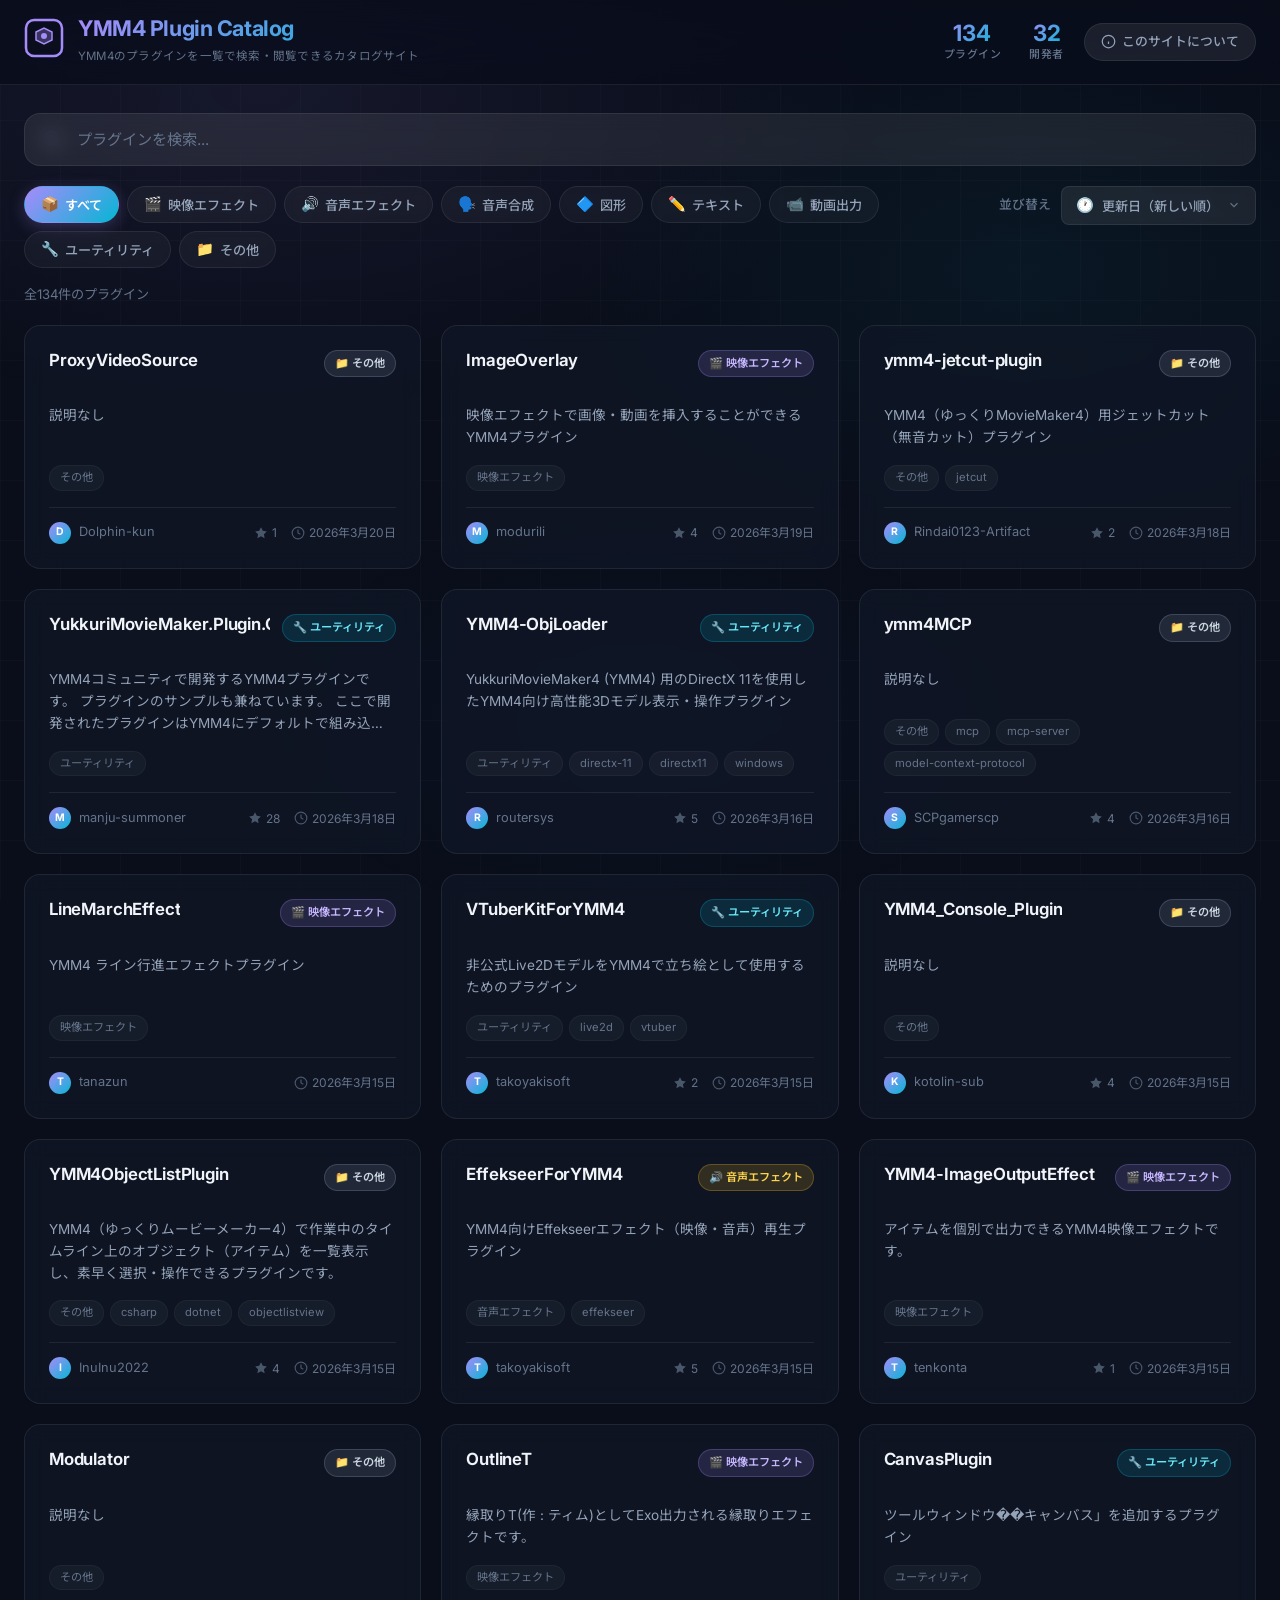
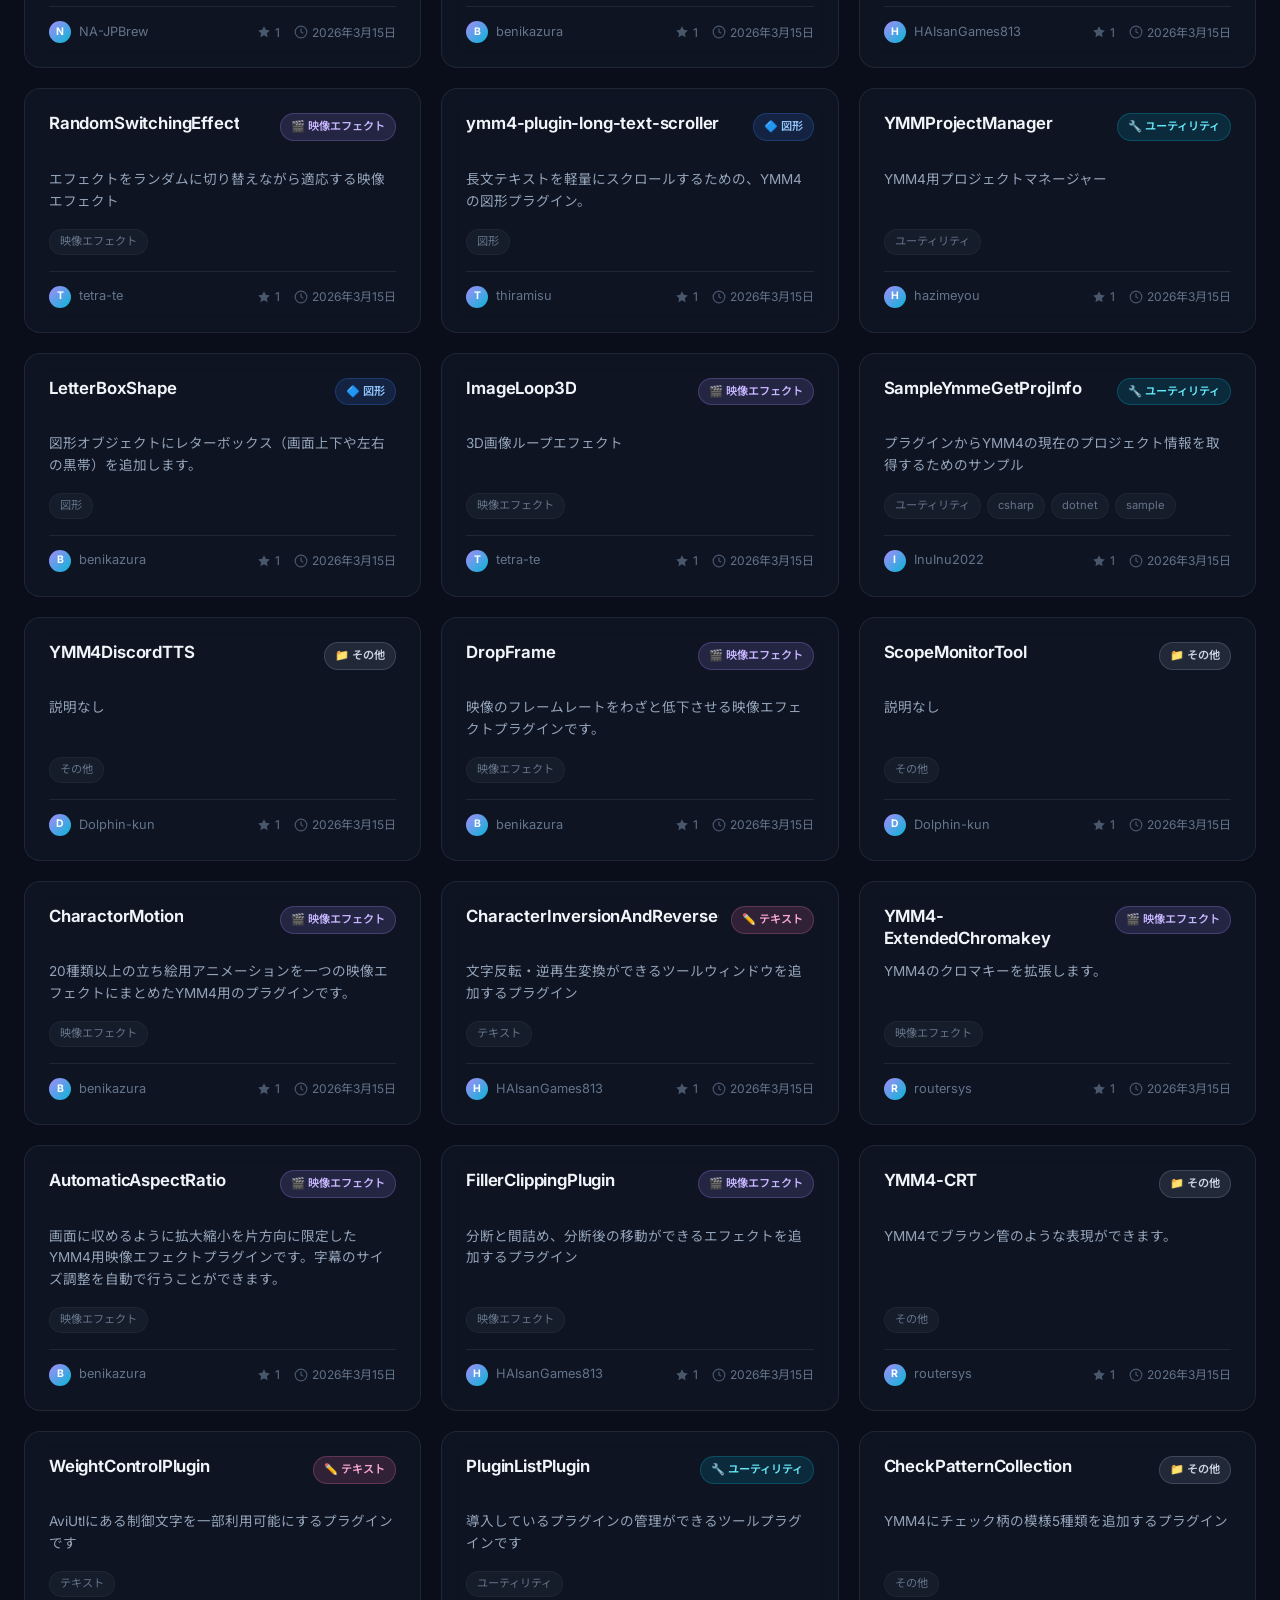
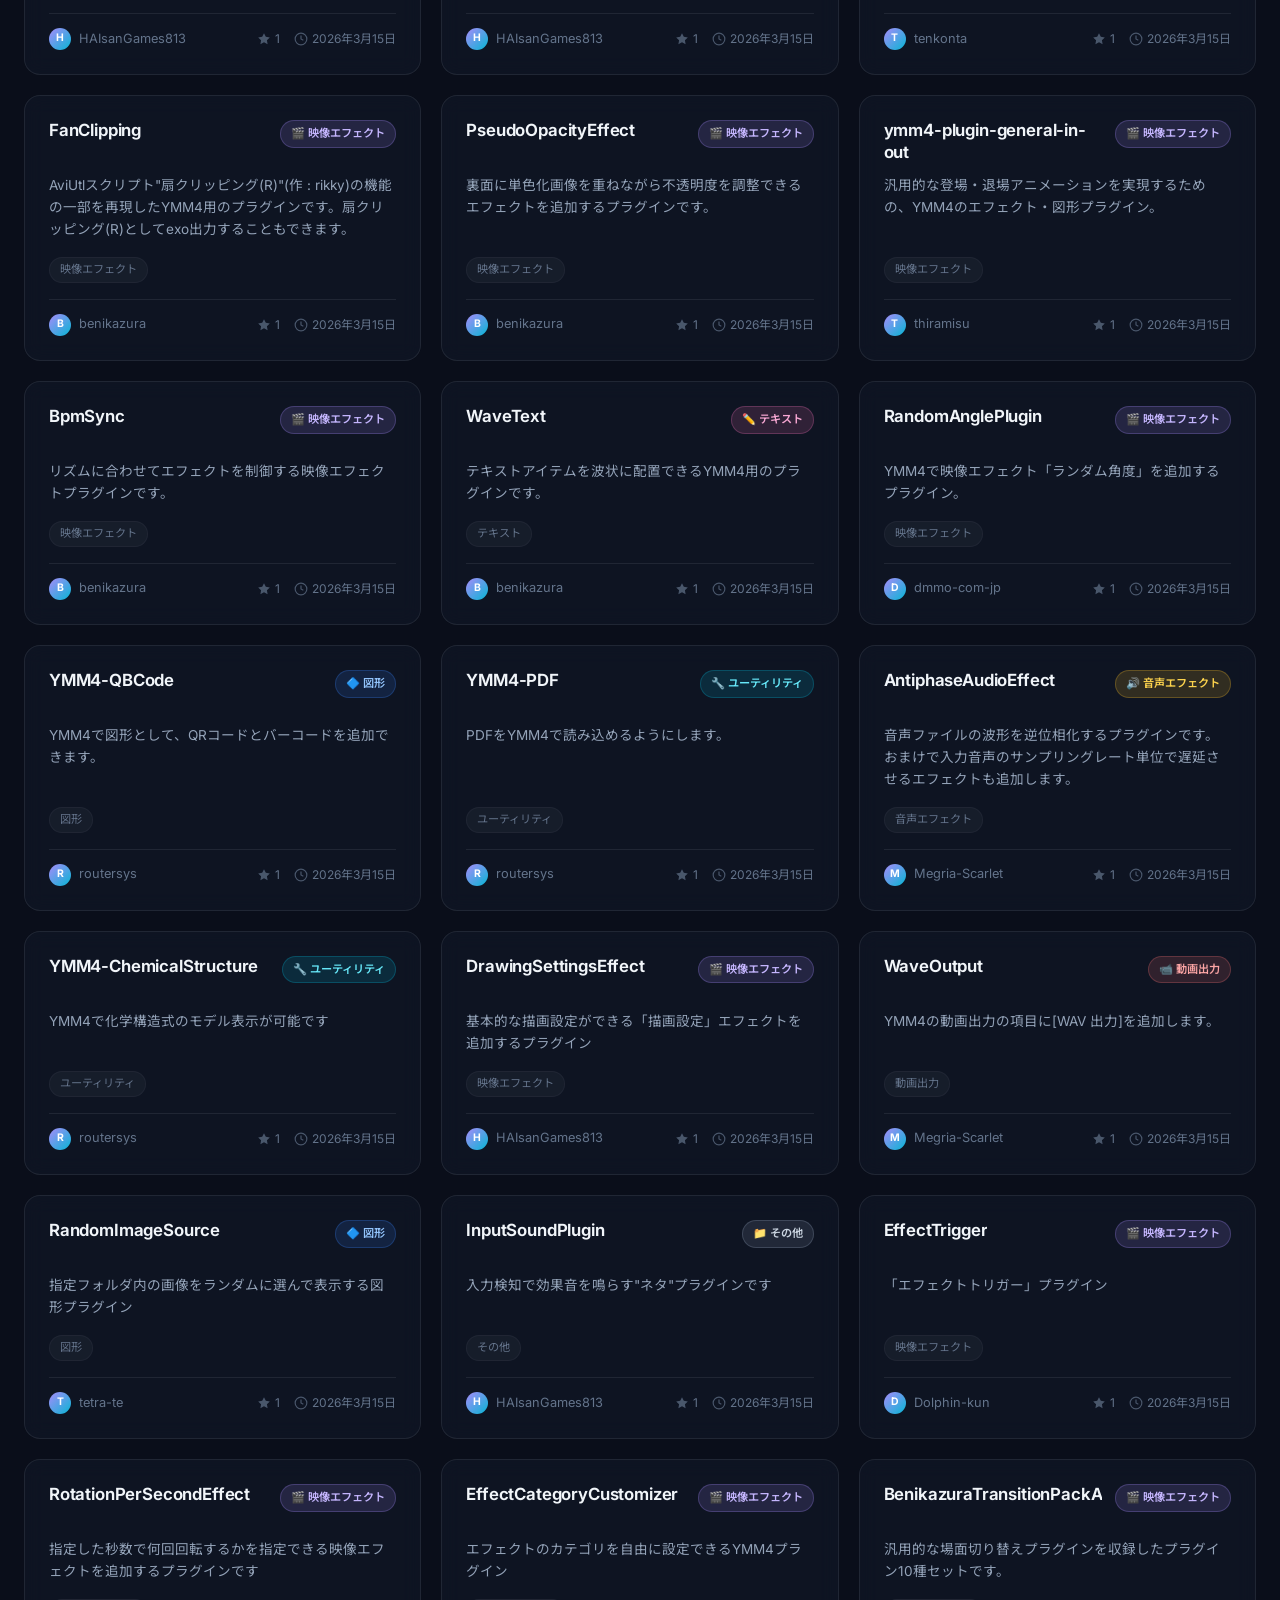
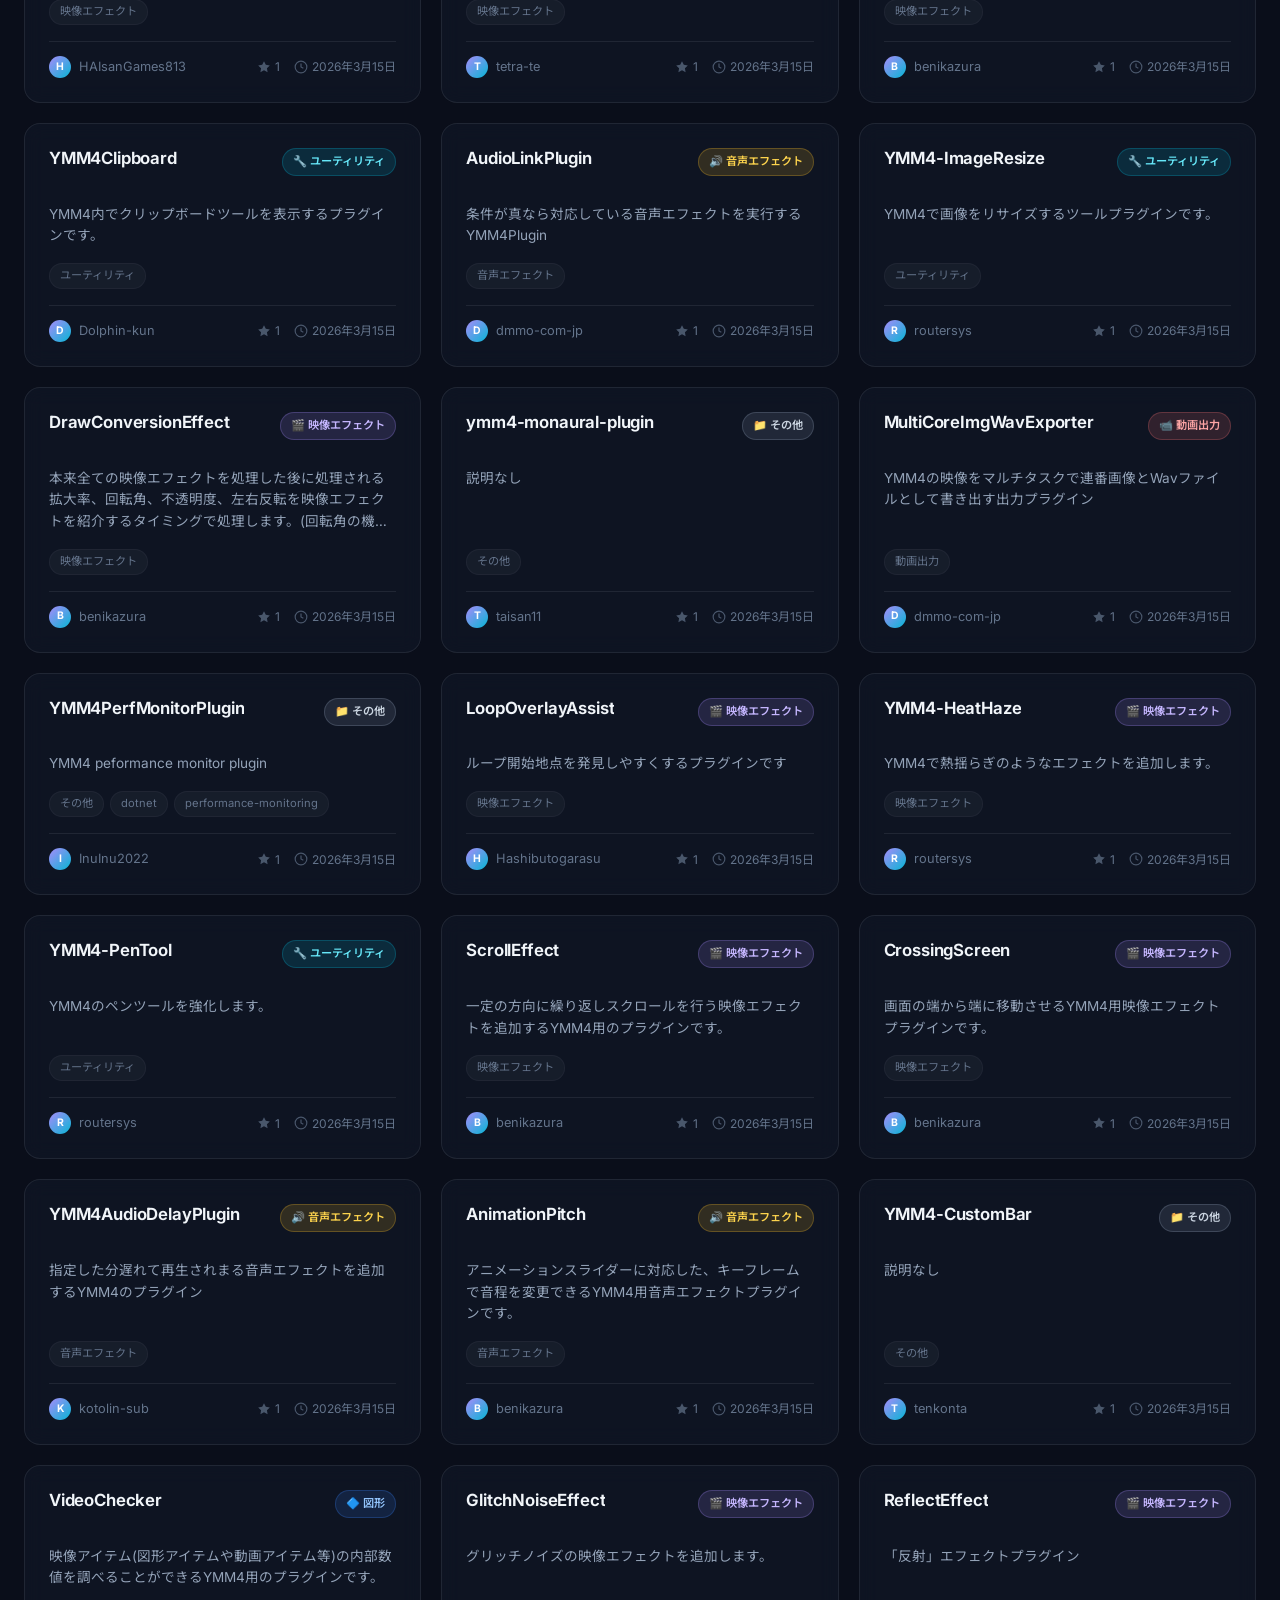
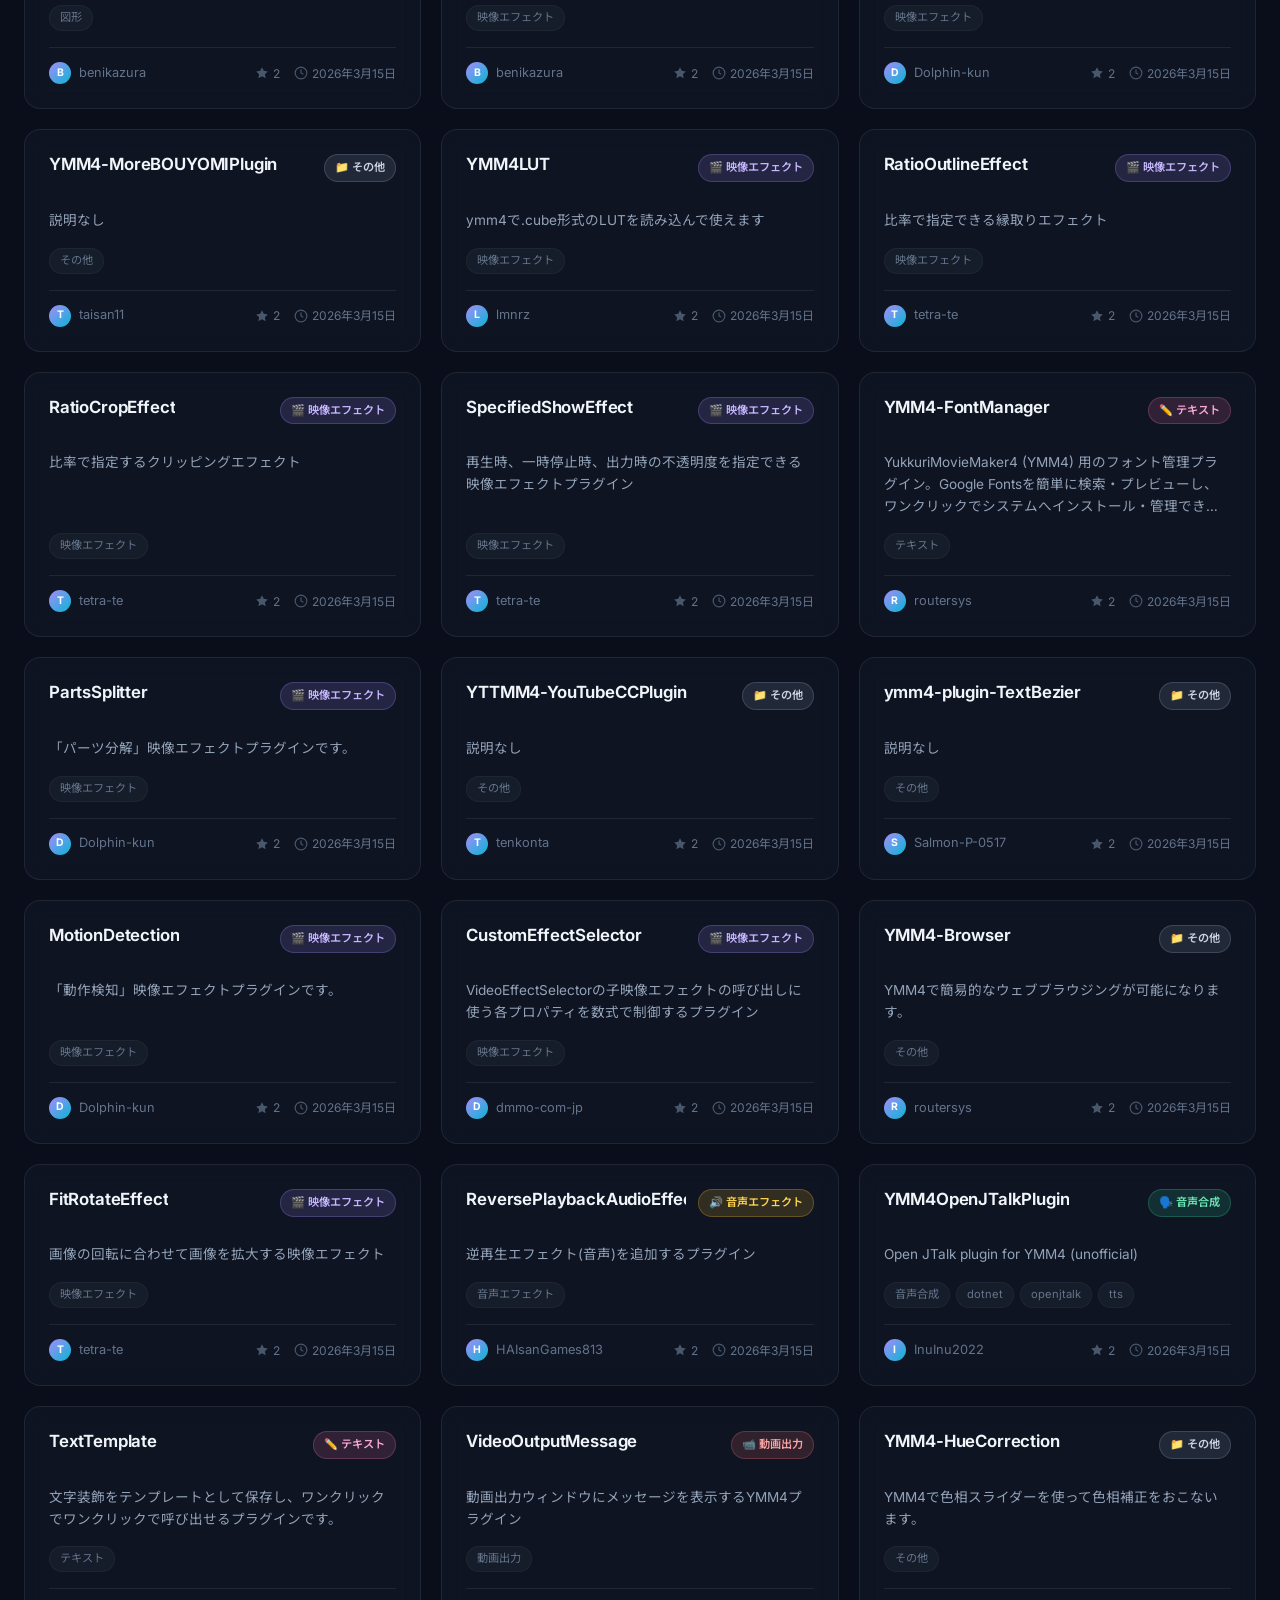
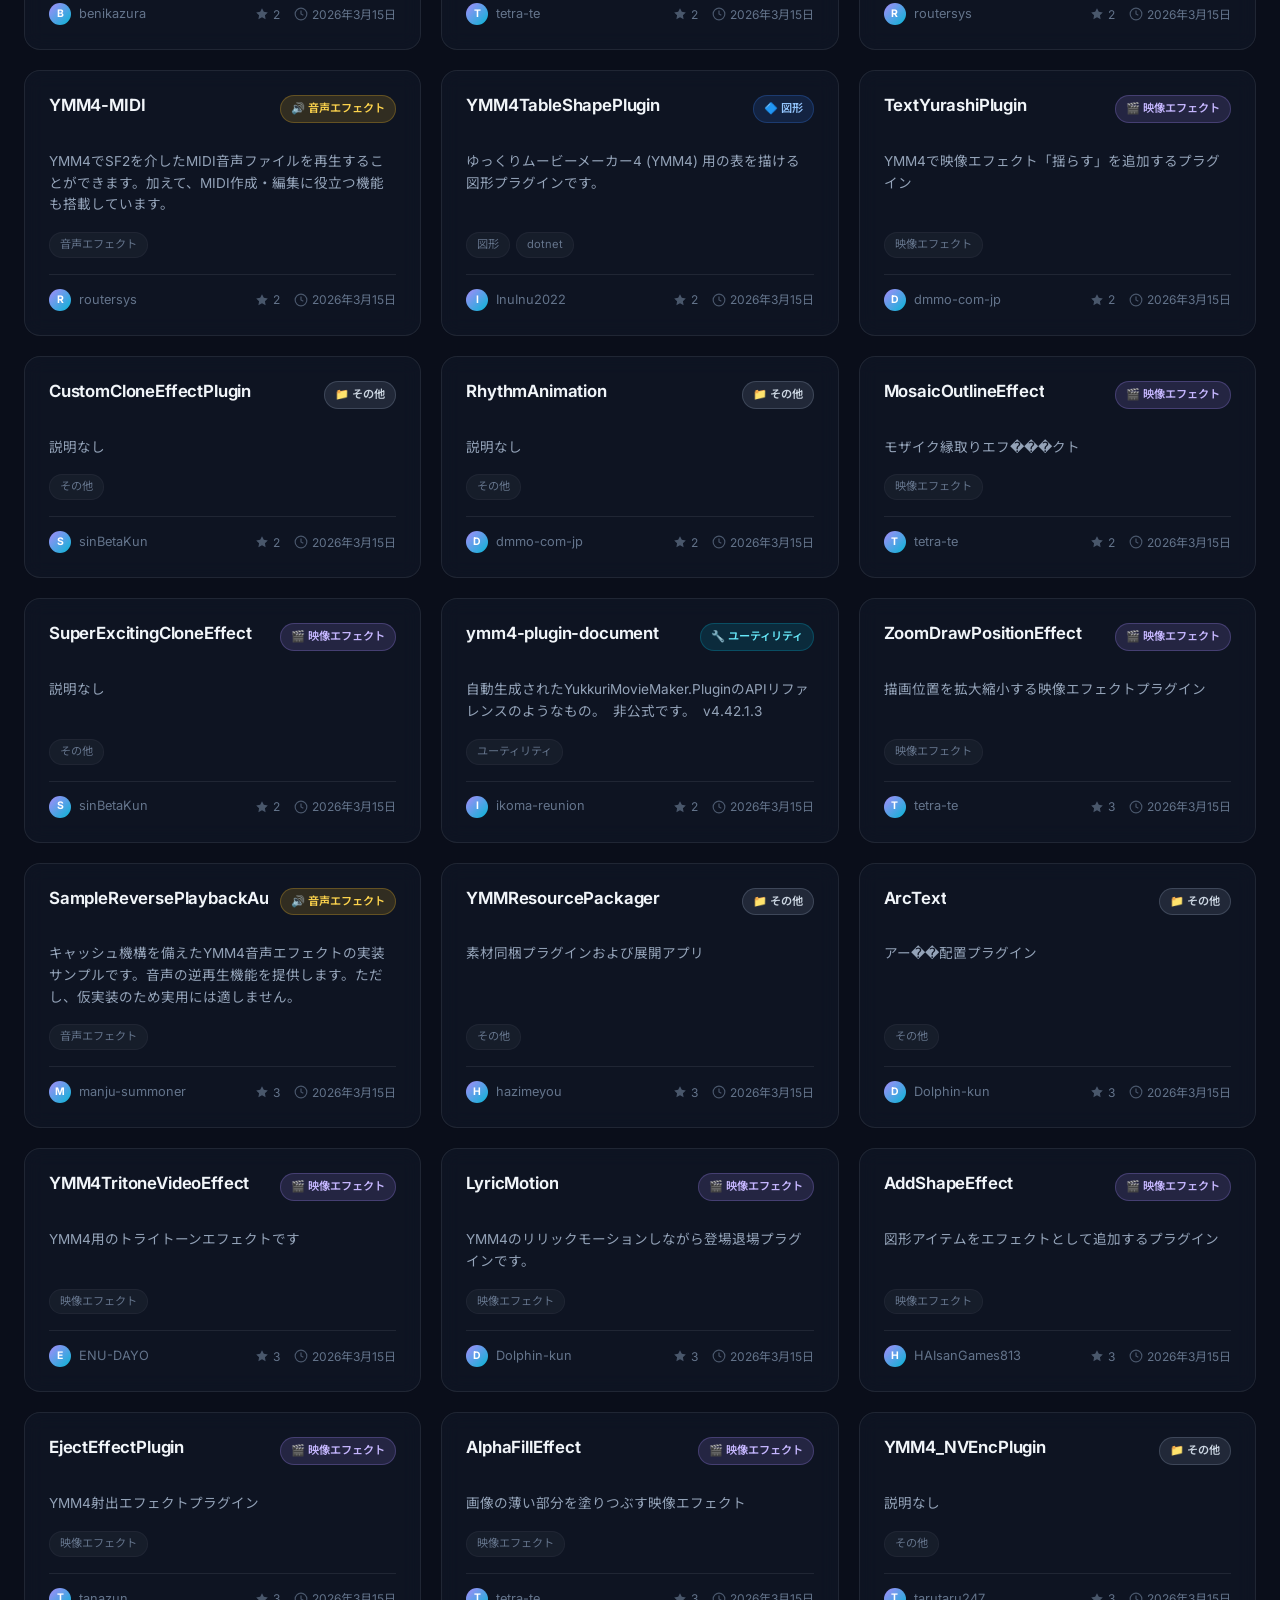
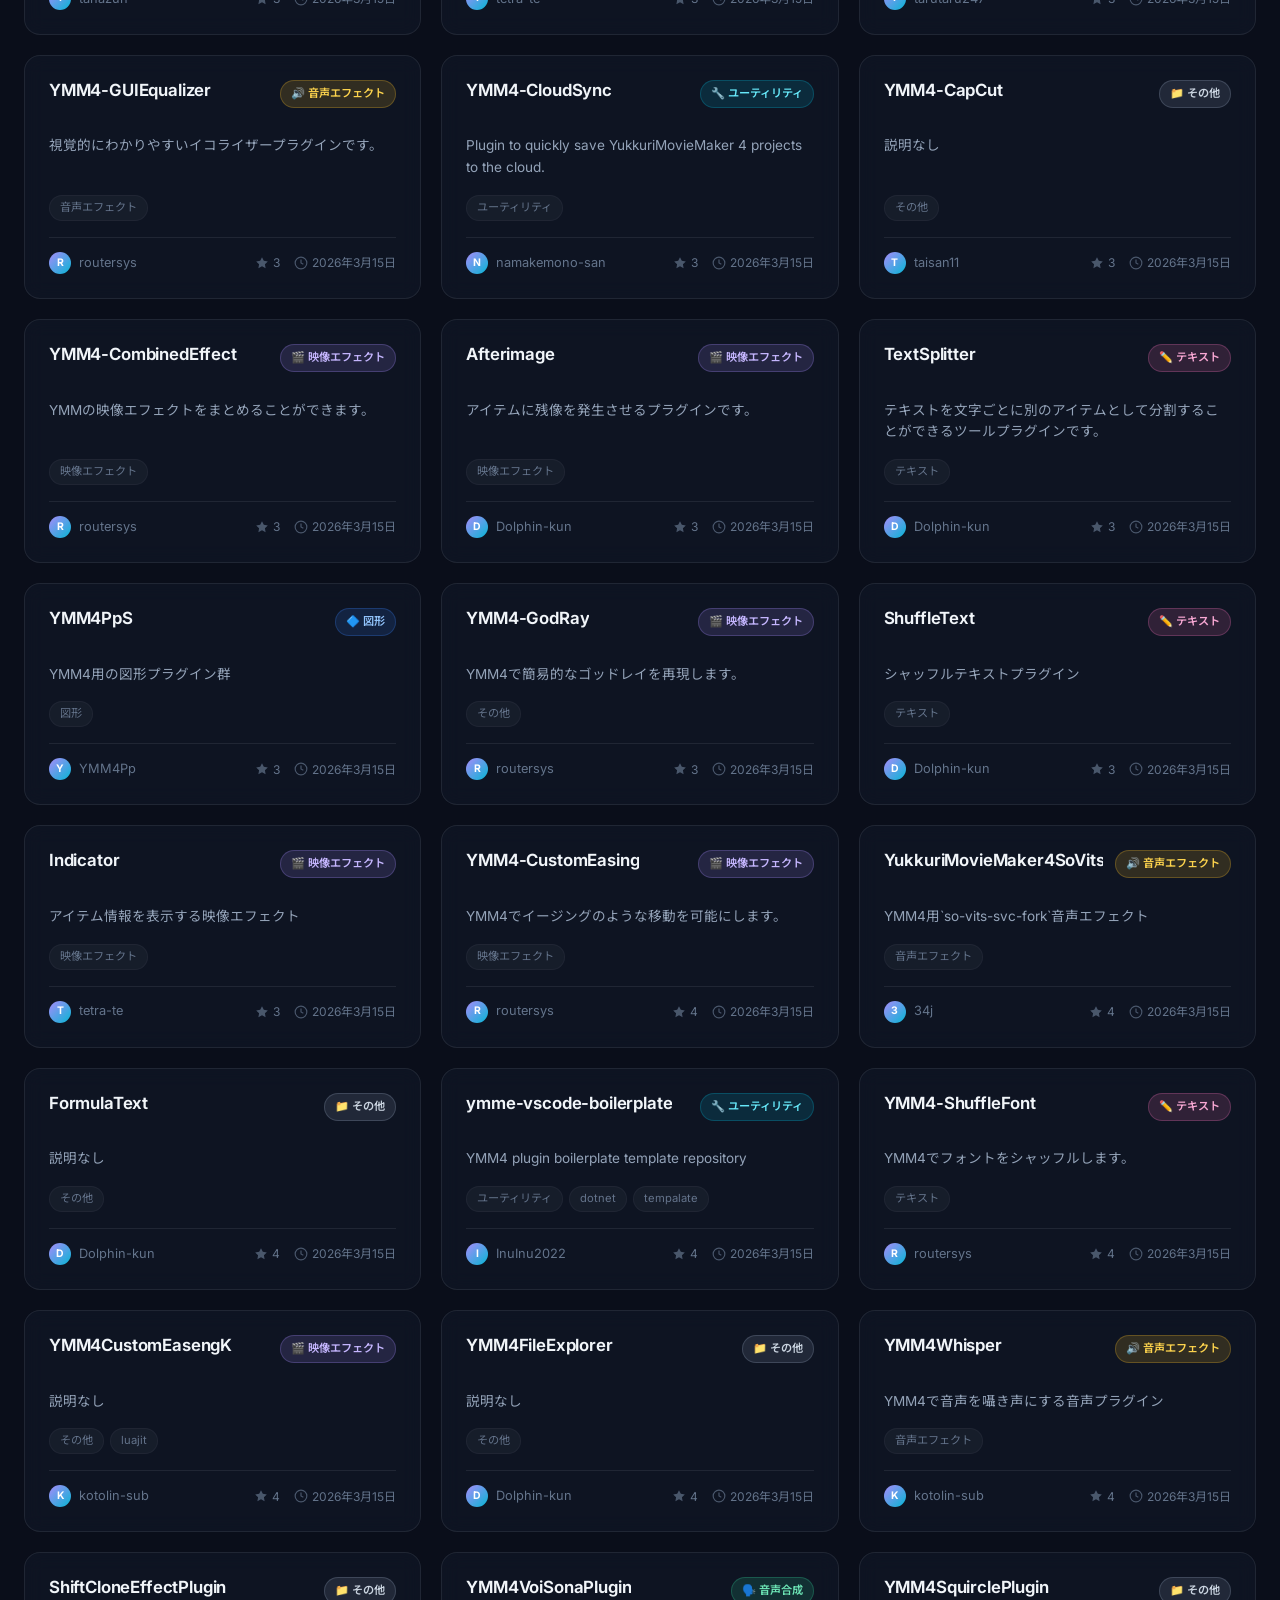
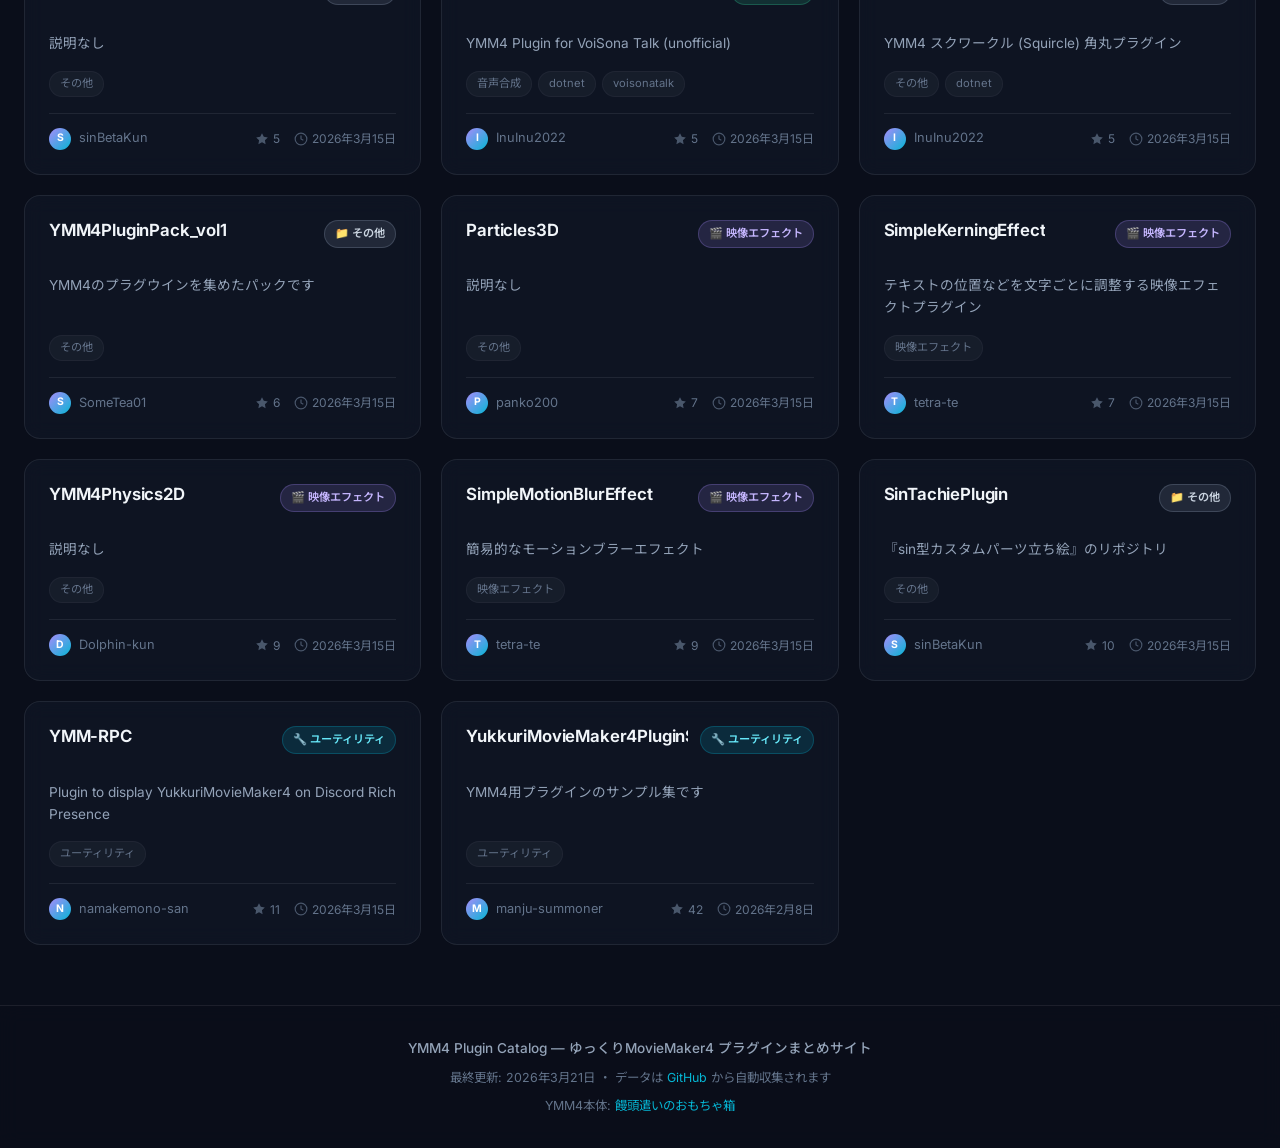
==== index.html @ 8bb3bfd2 "Add files via upload" ====
<!DOCTYPE html>
<html lang="ja">
<head>
  <meta charset="UTF-8">
  <meta name="viewport" content="width=device-width, initial-scale=1.0">
  <title>YMM4 Plugin Catalog | ゆっくりMovieMaker4 プラグイン一覧</title>
  <meta name="description" content="YMM4（ゆっくりMovieMaker4）のプラグインを一覧で検索・閲覧できるカタログサイト。映像エフェクト、音声合成、テキスト、図形、ユーティリティなど多数のプラグインを掲載。GitHubから自動収集。">
  <meta name="keywords" content="YMM4, ゆっくりMovieMaker4, プラグイン, エフェクト, 動画編集, ゆっくり實況, ゆっくり茶番, 映像エフェクト, 音声合成">
  <meta name="robots" content="index, follow">
  <meta name="author" content="modurili">
  <meta property="og:title" content="YMM4 Plugin Catalog | ゆっくりMovieMaker4 プラグイン一覧">
  <meta property="og:description" content="YMM4プラグインを一覧で検索・閲覧できるカタログサイト。映像エフェクト、音声合成、ユーティリティなど多数のプラグインを掲載。">
  <meta property="og:type" content="website">
  <meta property="og:locale" content="ja_JP">
  <meta property="og:site_name" content="YMM4 Plugin Catalog">
  <meta name="twitter:card" content="summary">
  <meta name="twitter:title" content="YMM4 Plugin Catalog">
  <meta name="twitter:description" content="YMM4プラグインを検索・閲覧できるカタログサイト。GitHubから自動収集。">
  <link rel="canonical" href="https://modurili.github.io/ymm4-plugins-catalog/">
  <!-- Favicon -->
  <link rel="icon" type="image/svg+xml" href="favicon.svg">
  <link rel="icon" type="image/png" href="favicon.png">
  <link rel="apple-touch-icon" href="favicon.png">
  <link rel="preconnect" href="https://fonts.googleapis.com">
  <link rel="preconnect" href="https://fonts.gstatic.com" crossorigin>
  <link href="https://fonts.googleapis.com/css2?family=Inter:wght@300;400;500;600;700;800&family=Noto+Sans+JP:wght@300;400;500;600;700&display=swap" rel="stylesheet">
  <link rel="stylesheet" href="style.css">
  <meta name="google-site-verification" content="UJ30S6abTE9dyknzBQzSN0gD45bHF-pYRFPIs-YpJ1I" />
  <script type="application/ld+json">
  {
    "@context": "https://schema.org",
    "@type": "WebSite",
    "name": "YMM4 Plugin Catalog",
    "description": "ゆっくりMovieMaker4（YMM4）のプラグインを検索・閲覧できるカタログサイト",
    "url": "https://modurili.github.io/ymm4-plugins-catalog/",
    "inLanguage": "ja",
    "author": { "@type": "Person", "name": "modurili" }
  }
  </script>
</head>
<body>
  <!-- Background effects -->
  <div class="bg-gradient"></div>
  <div class="bg-grid"></div>

  <!-- Header -->
  <header class="header" id="header">
    <div class="header-inner">
      <div class="logo">
        <div class="logo-icon">
          <svg viewBox="0 0 40 40" fill="none" xmlns="http://www.w3.org/2000/svg">
            <rect x="2" y="2" width="36" height="36" rx="8" stroke="url(#logo-grad)" stroke-width="2.5"/>
            <path d="M12 14L20 10L28 14V22L20 26L12 22V14Z" fill="url(#logo-grad)" opacity="0.3"/>
            <path d="M12 14L20 10L28 14V22L20 26L12 22V14Z" stroke="url(#logo-grad)" stroke-width="1.5"/>
            <circle cx="20" cy="18" r="3" fill="url(#logo-grad)"/>
            <defs>
              <linearGradient id="logo-grad" x1="0" y1="0" x2="40" y2="40">
                <stop offset="0%" stop-color="#a78bfa"/>
                <stop offset="100%" stop-color="#06b6d4"/>
              </linearGradient>
            </defs>
          </svg>
        </div>
        <div class="logo-text">
          <h1>YMM4 Plugin Catalog</h1>
          <span class="logo-subtitle">YMM4のプラグインを一覧で検索・閲覧できるカタログサイト</span>
        </div>
      </div>
      <div class="header-right">
        <div class="header-stats" id="header-stats">
          <div class="stat-item">
            <span class="stat-number" id="total-count">0</span>
            <span class="stat-label">プラグイン</span>
          </div>
          <div class="stat-item">
            <span class="stat-number" id="author-count">0</span>
            <span class="stat-label">開発者</span>
          </div>
        </div>
        <a href="about.html" class="header-about-btn" id="header-about-btn">
          <svg viewBox="0 0 24 24" fill="none" stroke="currentColor" stroke-width="2"><circle cx="12" cy="12" r="10"/><path d="M12 16v-4"/><path d="M12 8h.01"/></svg>
          このサイトについて
        </a>
      </div>
    </div>
  </header>

  <!-- Search & Filters -->
  <section class="controls" id="controls">
    <div class="controls-inner">
      <div class="search-box">
        <svg class="search-icon" viewBox="0 0 24 24" fill="none" stroke="currentColor" stroke-width="2">
          <circle cx="11" cy="11" r="8"/>
          <path d="m21 21-4.35-4.35"/>
        </svg>
        <input type="text" id="search-input" placeholder="プラグインを検索..." autocomplete="off">
        <button class="search-clear" id="search-clear" title="クリア" style="display:none;">
          <svg viewBox="0 0 24 24" fill="none" stroke="currentColor" stroke-width="2">
            <path d="M18 6 6 18M6 6l12 12"/>
          </svg>
        </button>
      </div>

      <div class="filter-row">
        <div class="category-filters" id="category-filters">
          <button class="filter-chip active" data-category="all">
            <span class="chip-icon">📦</span>すべて
          </button>
          <button class="filter-chip" data-category="video-effect">
            <span class="chip-icon">🎬</span>映像エフェクト
          </button>
          <button class="filter-chip" data-category="audio-effect">
            <span class="chip-icon">🔊</span>音声エフェクト
          </button>
          <button class="filter-chip" data-category="voice-synthesis">
            <span class="chip-icon">🗣️</span>音声合成
          </button>
          <button class="filter-chip" data-category="shape">
            <span class="chip-icon">🔷</span>図形
          </button>
          <button class="filter-chip" data-category="text">
            <span class="chip-icon">✏️</span>テキスト
          </button>
          <button class="filter-chip" data-category="video-output">
            <span class="chip-icon">📹</span>動画出力
          </button>
          <button class="filter-chip" data-category="utility">
            <span class="chip-icon">🔧</span>ユーティリティ
          </button>
          <button class="filter-chip" data-category="other">
            <span class="chip-icon">📁</span>その他
          </button>
        </div>

        <div class="sort-controls">
          <span class="sort-label">並び替え</span>
          <div class="sort-dropdown" id="sort-dropdown">
            <!-- Custom dropdown rendered by JavaScript -->
          </div>
        </div>
      </div>
    </div>
  </section>

  <!-- Results info -->
  <section class="results-info" id="results-info">
    <span id="results-count"></span>
  </section>

  <!-- Plugin Grid -->
  <main class="plugin-grid" id="plugin-grid">
    <!-- Cards are rendered by JavaScript -->
  </main>

  <!-- Empty state -->
  <div class="empty-state" id="empty-state" style="display:none;">
    <svg viewBox="0 0 120 120" fill="none" xmlns="http://www.w3.org/2000/svg">
      <circle cx="60" cy="60" r="50" stroke="currentColor" stroke-width="2" opacity="0.2"/>
      <circle cx="60" cy="52" r="20" stroke="currentColor" stroke-width="2" opacity="0.3"/>
      <path d="M44 52 L60 72 L76 52" stroke="currentColor" stroke-width="2" opacity="0.3"/>
      <path d="M38 85 Q60 95 82 85" stroke="currentColor" stroke-width="2" opacity="0.3"/>
    </svg>
    <p>条件に一致するプラグインが見つかりませんでした</p>
    <button class="btn-reset" id="btn-reset">フィルタをリセット</button>
  </div>

  <!-- Loading state -->
  <div class="loading-state" id="loading-state">
    <div class="loading-spinner"></div>
    <p>プラグインデータを読み込み中...</p>
  </div>

  <!-- Plugin Detail Modal -->
  <div class="modal-overlay" id="modal-overlay">
    <div class="modal" id="modal">
      <button class="modal-close" id="modal-close" title="閉じる">
        <svg viewBox="0 0 24 24" fill="none" stroke="currentColor" stroke-width="2">
          <path d="M18 6 6 18M6 6l12 12"/>
        </svg>
      </button>
      <div class="modal-content" id="modal-content">
        <!-- Modal content rendered by JavaScript -->
      </div>
    </div>
  </div>

  <!-- Footer -->
  <footer class="footer">
    <div class="footer-inner">
      <p>YMM4 Plugin Catalog &mdash; ゆっくりMovieMaker4 プラグインまとめサイト</p>
      <p class="footer-sub">
        最終更新: <span id="last-updated">-</span> ・
        データは <a href="https://github.com/topics/ymm4-plugin" target="_blank" rel="noopener">GitHub</a> から自動収集されます
      </p>
      <p class="footer-sub">
        YMM4本体: <a href="https://manjubox.net/ymm4/" target="_blank" rel="noopener">饅頭遣いのおもちゃ箱</a>
      </p>
    </div>
  </footer>

  <script src="app.js"></script>
</body>
</html>
---- style.css ----
/* ===== CSS Custom Properties ===== */
:root {
  --bg-primary: #0a0e1a;
  --bg-secondary: #111827;
  --bg-card: rgba(17, 24, 39, 0.7);
  --bg-card-hover: rgba(30, 41, 59, 0.8);
  --bg-glass: rgba(255, 255, 255, 0.04);
  --bg-glass-strong: rgba(255, 255, 255, 0.08);
  --border-glass: rgba(255, 255, 255, 0.08);
  --border-glass-hover: rgba(255, 255, 255, 0.15);
  --text-primary: #f1f5f9;
  --text-secondary: #94a3b8;
  --text-muted: #64748b;
  --accent-purple: #a78bfa;
  --accent-cyan: #06b6d4;
  --accent-blue: #3b82f6;
  --accent-gradient: linear-gradient(135deg, #a78bfa 0%, #06b6d4 100%);
  --accent-gradient-hover: linear-gradient(135deg, #c4b5fd 0%, #22d3ee 100%);
  --shadow-sm: 0 2px 8px rgba(0, 0, 0, 0.3);
  --shadow-md: 0 8px 32px rgba(0, 0, 0, 0.4);
  --shadow-lg: 0 16px 48px rgba(0, 0, 0, 0.5);
  --shadow-glow: 0 0 30px rgba(167, 139, 250, 0.15);
  --radius-sm: 8px;
  --radius-md: 12px;
  --radius-lg: 16px;
  --radius-xl: 24px;
  --font-sans: 'Inter', 'Noto Sans JP', -apple-system, BlinkMacSystemFont, sans-serif;
  --transition-fast: 0.15s ease;
  --transition-normal: 0.25s ease;
  --transition-slow: 0.4s cubic-bezier(0.4, 0, 0.2, 1);
  --max-width: 1280px;
}

/* ===== Reset & Base ===== */
*, *::before, *::after {
  margin: 0;
  padding: 0;
  box-sizing: border-box;
}

html {
  scroll-behavior: smooth;
  -webkit-font-smoothing: antialiased;
  -moz-osx-font-smoothing: grayscale;
}

body {
  font-family: var(--font-sans);
  background: var(--bg-primary);
  color: var(--text-primary);
  line-height: 1.6;
  min-height: 100vh;
  overflow-x: hidden;
  position: relative;
}

/* ===== Background Effects ===== */
.bg-gradient {
  position: fixed;
  top: 0;
  left: 0;
  width: 100%;
  height: 100%;
  pointer-events: none;
  z-index: 0;
  background:
    radial-gradient(ellipse 80% 60% at 20% 10%, rgba(167, 139, 250, 0.08) 0%, transparent 60%),
    radial-gradient(ellipse 60% 50% at 80% 30%, rgba(6, 182, 212, 0.06) 0%, transparent 60%),
    radial-gradient(ellipse 50% 40% at 50% 80%, rgba(59, 130, 246, 0.04) 0%, transparent 60%);
}

.bg-grid {
  position: fixed;
  top: 0;
  left: 0;
  width: 100%;
  height: 100%;
  pointer-events: none;
  z-index: 0;
  background-image:
    linear-gradient(rgba(255, 255, 255, 0.02) 1px, transparent 1px),
    linear-gradient(90deg, rgba(255, 255, 255, 0.02) 1px, transparent 1px);
  background-size: 60px 60px;
}

/* ===== Header ===== */
.header {
  position: sticky;
  top: 0;
  z-index: 100;
  backdrop-filter: blur(20px) saturate(180%);
  -webkit-backdrop-filter: blur(20px) saturate(180%);
  background: rgba(10, 14, 26, 0.85);
  border-bottom: 1px solid var(--border-glass);
}

.header-inner {
  max-width: var(--max-width);
  margin: 0 auto;
  padding: 16px 24px;
  display: flex;
  align-items: center;
  justify-content: space-between;
  gap: 24px;
}

.header-right {
  display: flex;
  align-items: center;
  gap: 20px;
}

.header-about-btn {
  display: inline-flex;
  align-items: center;
  gap: 6px;
  padding: 8px 16px;
  background: var(--bg-glass-strong);
  border: 1px solid var(--border-glass);
  border-radius: 100px;
  color: var(--text-secondary);
  font-size: 0.8rem;
  font-weight: 500;
  text-decoration: none;
  white-space: nowrap;
  transition: all var(--transition-normal);
  flex-shrink: 0;
}

.header-about-btn svg {
  width: 15px;
  height: 15px;
}

.header-about-btn:hover {
  background: rgba(167, 139, 250, 0.12);
  border-color: rgba(167, 139, 250, 0.25);
  color: var(--accent-purple);
}

.logo {
  display: flex;
  align-items: center;
  gap: 14px;
}

.logo-icon svg {
  width: 40px;
  height: 40px;
}

.logo-text h1 {
  font-size: 1.35rem;
  font-weight: 700;
  letter-spacing: -0.02em;
  background: var(--accent-gradient);
  -webkit-background-clip: text;
  -webkit-text-fill-color: transparent;
  background-clip: text;
  line-height: 1.2;
}

.logo-subtitle {
  font-size: 0.72rem;
  color: var(--text-muted);
  font-weight: 400;
  letter-spacing: 0.02em;
}

.header-stats {
  display: flex;
  gap: 28px;
}

.stat-item {
  text-align: center;
}

.stat-number {
  display: block;
  font-size: 1.4rem;
  font-weight: 700;
  background: var(--accent-gradient);
  -webkit-background-clip: text;
  -webkit-text-fill-color: transparent;
  background-clip: text;
  line-height: 1.2;
}

.stat-label {
  display: block;
  font-size: 0.68rem;
  color: var(--text-muted);
  font-weight: 500;
  text-transform: uppercase;
  letter-spacing: 0.05em;
}

/* ===== Controls Section ===== */
.controls {
  position: relative;
  z-index: 50;
  max-width: var(--max-width);
  margin: 0 auto;
  padding: 28px 24px 0;
  overflow: visible;
}

.search-box {
  position: relative;
  margin-bottom: 20px;
}

.search-icon {
  position: absolute;
  left: 18px;
  top: 50%;
  transform: translateY(-50%);
  width: 20px;
  height: 20px;
  color: var(--text-muted);
  pointer-events: none;
  transition: color var(--transition-normal);
}

.search-box:focus-within .search-icon {
  color: var(--accent-cyan);
}

#search-input {
  width: 100%;
  padding: 16px 50px 16px 52px;
  background: var(--bg-glass-strong);
  border: 1px solid var(--border-glass);
  border-radius: var(--radius-lg);
  color: var(--text-primary);
  font-family: var(--font-sans);
  font-size: 0.95rem;
  outline: none;
  transition: all var(--transition-normal);
  backdrop-filter: blur(10px);
}

#search-input::placeholder {
  color: var(--text-muted);
}

#search-input:focus {
  border-color: var(--accent-purple);
  box-shadow: 0 0 0 3px rgba(167, 139, 250, 0.15), var(--shadow-sm);
  background: var(--bg-glass-strong);
}

.search-clear {
  position: absolute;
  right: 14px;
  top: 50%;
  transform: translateY(-50%);
  width: 32px;
  height: 32px;
  border: none;
  background: var(--bg-glass-strong);
  color: var(--text-muted);
  border-radius: 50%;
  cursor: pointer;
  display: flex;
  align-items: center;
  justify-content: center;
  transition: all var(--transition-fast);
}

.search-clear svg {
  width: 16px;
  height: 16px;
}

.search-clear:hover {
  background: rgba(255, 255, 255, 0.15);
  color: var(--text-primary);
}

.filter-row {
  display: flex;
  align-items: flex-start;
  justify-content: space-between;
  gap: 16px;
  flex-wrap: wrap;
  position: relative;
  z-index: 200;
}

.category-filters {
  display: flex;
  gap: 8px;
  flex-wrap: wrap;
  flex: 1;
}

.filter-chip {
  display: inline-flex;
  align-items: center;
  gap: 6px;
  padding: 8px 16px;
  border: 1px solid var(--border-glass);
  background: var(--bg-glass);
  color: var(--text-secondary);
  border-radius: 100px;
  font-family: var(--font-sans);
  font-size: 0.82rem;
  font-weight: 500;
  cursor: pointer;
  transition: all var(--transition-normal);
  white-space: nowrap;
  backdrop-filter: blur(4px);
}

.filter-chip .chip-icon {
  font-size: 0.9rem;
}

.filter-chip:hover {
  border-color: var(--border-glass-hover);
  background: var(--bg-glass-strong);
  color: var(--text-primary);
  transform: translateY(-1px);
}

.filter-chip.active {
  background: var(--accent-gradient);
  border-color: transparent;
  color: #fff;
  font-weight: 600;
  box-shadow: 0 4px 16px rgba(167, 139, 250, 0.25);
}

.sort-controls {
  display: flex;
  align-items: center;
  gap: 10px;
  flex-shrink: 0;
}

.sort-label {
  font-size: 0.8rem;
  color: var(--text-muted);
  font-weight: 500;
  white-space: nowrap;
}

.sort-dropdown {
  position: relative;
}

.sort-trigger {
  display: inline-flex;
  align-items: center;
  gap: 8px;
  padding: 9px 14px;
  background: var(--bg-glass-strong);
  border: 1px solid var(--border-glass);
  border-radius: var(--radius-sm);
  color: var(--text-secondary);
  font-family: var(--font-sans);
  font-size: 0.82rem;
  font-weight: 500;
  cursor: pointer;
  transition: all var(--transition-normal);
  white-space: nowrap;
  backdrop-filter: blur(4px);
  outline: none;
}

.sort-trigger:hover {
  border-color: var(--border-glass-hover);
  color: var(--text-primary);
  background: rgba(255, 255, 255, 0.08);
}

.sort-trigger.open {
  border-color: var(--accent-purple);
  box-shadow: 0 0 0 3px rgba(167, 139, 250, 0.15);
}

.sort-trigger-icon {
  font-size: 0.9rem;
}

.sort-trigger-text {
  color: inherit;
}

.sort-trigger-arrow {
  width: 14px;
  height: 14px;
  opacity: 0.6;
  transition: transform var(--transition-normal);
}

.sort-trigger.open .sort-trigger-arrow {
  transform: rotate(180deg);
}

.sort-menu {
  position: absolute;
  top: calc(100% + 6px);
  right: 0;
  min-width: 240px;
  background: var(--bg-secondary);
  border: 1px solid var(--border-glass-hover);
  border-radius: var(--radius-md);
  box-shadow: var(--shadow-lg);
  padding: 6px;
  z-index: 200;
  opacity: 0;
  visibility: hidden;
  transform: translateY(-8px) scale(0.97);
  transition: all var(--transition-normal);
  backdrop-filter: blur(20px);
}

.sort-menu.open {
  opacity: 1;
  visibility: visible;
  transform: translateY(0) scale(1);
}

.sort-option {
  display: flex;
  align-items: center;
  gap: 10px;
  width: 100%;
  padding: 10px 14px;
  background: none;
  border: none;
  border-radius: var(--radius-sm);
  color: var(--text-secondary);
  font-family: var(--font-sans);
  font-size: 0.82rem;
  font-weight: 500;
  cursor: pointer;
  transition: all var(--transition-fast);
  text-align: left;
}

.sort-option:hover {
  background: var(--bg-glass-strong);
  color: var(--text-primary);
}

.sort-option.active {
  background: rgba(167, 139, 250, 0.12);
  color: var(--accent-purple);
  font-weight: 600;
}

.sort-option-icon {
  font-size: 0.9rem;
  flex-shrink: 0;
}

.sort-check {
  width: 16px;
  height: 16px;
  margin-left: auto;
  color: var(--accent-purple);
  flex-shrink: 0;
}

/* ===== Results Info ===== */
.results-info {
  position: relative;
  z-index: 10;
  max-width: var(--max-width);
  margin: 0 auto;
  padding: 16px 24px 0;
  font-size: 0.82rem;
  color: var(--text-muted);
}

/* ===== Plugin Grid ===== */
.plugin-grid {
  position: relative;
  z-index: 10;
  max-width: var(--max-width);
  margin: 0 auto;
  padding: 20px 24px 60px;
  display: grid;
  grid-template-columns: repeat(auto-fill, minmax(340px, 1fr));
  gap: 20px;
}

/* ===== Plugin Card ===== */
.plugin-card {
  background: var(--bg-card);
  border: 1px solid var(--border-glass);
  border-radius: var(--radius-lg);
  padding: 24px;
  cursor: pointer;
  transition: all var(--transition-slow);
  position: relative;
  overflow: hidden;
  backdrop-filter: blur(10px);
  opacity: 0;
  transform: translateY(20px);
  animation: cardFadeIn 0.5s ease forwards;
  /* カードサイズ統一: flexで縦方向に均等配置 */
  display: flex;
  flex-direction: column;
}

.plugin-card::before {
  content: '';
  position: absolute;
  top: 0;
  left: 0;
  right: 0;
  height: 3px;
  background: var(--accent-gradient);
  opacity: 0;
  transition: opacity var(--transition-normal);
}

.plugin-card:hover {
  border-color: var(--border-glass-hover);
  background: var(--bg-card-hover);
  transform: translateY(-4px);
  box-shadow: var(--shadow-lg), var(--shadow-glow);
}

.plugin-card:hover::before {
  opacity: 1;
}

@keyframes cardFadeIn {
  to {
    opacity: 1;
    transform: translateY(0);
  }
}

.card-header {
  display: flex;
  align-items: flex-start;
  justify-content: space-between;
  gap: 12px;
  margin-bottom: 12px;
}

.card-title {
  font-size: 1.05rem;
  font-weight: 650;
  color: var(--text-primary);
  line-height: 1.3;
  letter-spacing: -0.01em;
  /* タイトルが長い場合は2行まで表示して省略 */
  display: -webkit-box;
  -webkit-line-clamp: 2;
  line-clamp: 2;
  -webkit-box-orient: vertical;
  overflow: hidden;
  min-height: calc(1.05rem * 1.3 * 2); /* 2行分の最小高さを確保 */
}

.card-category-badge {
  flex-shrink: 0;
  display: inline-flex;
  align-items: center;
  gap: 4px;
  padding: 4px 10px;
  border-radius: 100px;
  font-size: 0.7rem;
  font-weight: 600;
  background: var(--bg-glass-strong);
  color: var(--text-secondary);
  border: 1px solid var(--border-glass);
  white-space: nowrap;
}

.card-description {
  font-size: 0.85rem;
  color: var(--text-secondary);
  line-height: 1.6;
  margin-bottom: 16px;
  display: -webkit-box;
  -webkit-line-clamp: 3;
  line-clamp: 3;
  -webkit-box-orient: vertical;
  overflow: hidden;
  flex: 1; /* 説明文が可変長でもfooterを下に固定 */
}

.card-tags {
  display: flex;
  flex-wrap: wrap;
  gap: 6px;
  margin-bottom: 16px;
}

.card-tag {
  display: inline-block;
  padding: 3px 10px;
  background: var(--bg-glass);
  border-radius: 100px;
  font-size: 0.7rem;
  color: var(--text-muted);
  border: 1px solid rgba(255, 255, 255, 0.04);
}

.card-footer {
  display: flex;
  align-items: center;
  justify-content: space-between;
  padding-top: 14px;
  border-top: 1px solid var(--border-glass);
  margin-top: auto; /* 常にカード下部に配置 */
}

.card-author {
  display: flex;
  align-items: center;
  gap: 8px;
  font-size: 0.8rem;
  color: var(--text-muted);
}

.card-author-avatar {
  width: 22px;
  height: 22px;
  border-radius: 50%;
  background: var(--accent-gradient);
  display: flex;
  align-items: center;
  justify-content: center;
  font-size: 0.65rem;
  font-weight: 700;
  color: #fff;
}

.card-meta {
  display: flex;
  align-items: center;
  gap: 14px;
  font-size: 0.75rem;
  color: var(--text-muted);
}

.card-meta-item {
  display: flex;
  align-items: center;
  gap: 4px;
}

.card-meta-item svg {
  width: 14px;
  height: 14px;
  opacity: 0.7;
}

/* Category badge colors */
.badge-video-effect { background: rgba(167, 139, 250, 0.15); color: #c4b5fd; border-color: rgba(167, 139, 250, 0.25); }
.badge-audio-effect { background: rgba(251, 191, 36, 0.15); color: #fcd34d; border-color: rgba(251, 191, 36, 0.25); }
.badge-voice-synthesis { background: rgba(52, 211, 153, 0.15); color: #6ee7b7; border-color: rgba(52, 211, 153, 0.25); }
.badge-shape { background: rgba(59, 130, 246, 0.15); color: #93c5fd; border-color: rgba(59, 130, 246, 0.25); }
.badge-text { background: rgba(244, 114, 182, 0.15); color: #f9a8d4; border-color: rgba(244, 114, 182, 0.25); }
.badge-video-output { background: rgba(248, 113, 113, 0.15); color: #fca5a5; border-color: rgba(248, 113, 113, 0.25); }
.badge-utility { background: rgba(6, 182, 212, 0.15); color: #67e8f9; border-color: rgba(6, 182, 212, 0.25); }
.badge-other { background: rgba(148, 163, 184, 0.15); color: #cbd5e1; border-color: rgba(148, 163, 184, 0.25); }

/* ===== Loading State ===== */
.loading-state {
  position: relative;
  z-index: 10;
  text-align: center;
  padding: 80px 24px;
  color: var(--text-muted);
}

.loading-spinner {
  width: 40px;
  height: 40px;
  border: 3px solid var(--border-glass);
  border-top-color: var(--accent-purple);
  border-radius: 50%;
  margin: 0 auto 16px;
  animation: spin 0.8s linear infinite;
}

@keyframes spin {
  to { transform: rotate(360deg); }
}

/* ===== Empty State ===== */
.empty-state {
  position: relative;
  z-index: 10;
  text-align: center;
  padding: 80px 24px;
  color: var(--text-muted);
}

.empty-state svg {
  width: 80px;
  height: 80px;
  margin-bottom: 16px;
  color: var(--text-muted);
}

.empty-state p {
  font-size: 0.95rem;
  margin-bottom: 20px;
}

.btn-reset {
  padding: 10px 24px;
  background: var(--accent-gradient);
  border: none;
  border-radius: 100px;
  color: #fff;
  font-family: var(--font-sans);
  font-size: 0.85rem;
  font-weight: 600;
  cursor: pointer;
  transition: all var(--transition-normal);
}

.btn-reset:hover {
  box-shadow: 0 4px 20px rgba(167, 139, 250, 0.3);
  transform: translateY(-2px);
}

/* ===== Modal ===== */
.modal-overlay {
  position: fixed;
  inset: 0;
  z-index: 1000;
  background: rgba(0, 0, 0, 0.6);
  backdrop-filter: blur(8px);
  display: flex;
  align-items: center;
  justify-content: center;
  padding: 24px;
  opacity: 0;
  pointer-events: none;
  transition: opacity var(--transition-normal);
}

.modal-overlay.active {
  opacity: 1;
  pointer-events: auto;
}

.modal {
  background: var(--bg-secondary);
  border: 1px solid var(--border-glass-hover);
  border-radius: var(--radius-xl);
  width: 100%;
  max-width: 640px;
  max-height: 85vh;
  overflow-y: auto;
  position: relative;
  transform: translateY(20px) scale(0.97);
  transition: transform var(--transition-slow);
  box-shadow: var(--shadow-lg);
}

.modal-overlay.active .modal {
  transform: translateY(0) scale(1);
}

.modal-close {
  position: absolute;
  top: 16px;
  right: 16px;
  width: 36px;
  height: 36px;
  border: 1px solid var(--border-glass);
  background: var(--bg-glass-strong);
  border-radius: 50%;
  color: var(--text-muted);
  cursor: pointer;
  display: flex;
  align-items: center;
  justify-content: center;
  transition: all var(--transition-fast);
  z-index: 10;
}

.modal-close svg {
  width: 18px;
  height: 18px;
}

.modal-close:hover {
  background: rgba(255, 255, 255, 0.15);
  color: var(--text-primary);
  border-color: var(--border-glass-hover);
}

.modal-content {
  padding: 32px;
}

.modal-badge {
  display: inline-flex;
  align-items: center;
  gap: 6px;
  padding: 6px 14px;
  border-radius: 100px;
  font-size: 0.78rem;
  font-weight: 600;
  margin-bottom: 16px;
}

.modal-title {
  font-size: 1.5rem;
  font-weight: 700;
  margin-bottom: 8px;
  letter-spacing: -0.02em;
  line-height: 1.3;
}

.modal-author {
  display: flex;
  align-items: center;
  gap: 10px;
  font-size: 0.88rem;
  color: var(--text-secondary);
  margin-bottom: 20px;
}

.modal-author a {
  color: var(--accent-cyan);
  text-decoration: none;
  transition: color var(--transition-fast);
}

.modal-author a:hover {
  color: var(--accent-purple);
}

.modal-description {
  font-size: 0.92rem;
  color: var(--text-secondary);
  line-height: 1.7;
  margin-bottom: 24px;
  padding: 16px;
  background: var(--bg-glass);
  border-radius: var(--radius-md);
  border: 1px solid var(--border-glass);
}

.modal-info-grid {
  display: grid;
  grid-template-columns: 1fr 1fr;
  gap: 12px;
  margin-bottom: 24px;
}

.modal-info-item {
  padding: 14px;
  background: var(--bg-glass);
  border: 1px solid var(--border-glass);
  border-radius: var(--radius-md);
}

.modal-info-label {
  font-size: 0.72rem;
  font-weight: 600;
  color: var(--text-muted);
  text-transform: uppercase;
  letter-spacing: 0.06em;
  margin-bottom: 4px;
}

.modal-info-value {
  font-size: 0.9rem;
  color: var(--text-primary);
  font-weight: 500;
}

.modal-tags {
  display: flex;
  flex-wrap: wrap;
  gap: 8px;
  margin-bottom: 28px;
}

.modal-tag {
  padding: 5px 14px;
  background: var(--bg-glass-strong);
  border: 1px solid var(--border-glass);
  border-radius: 100px;
  font-size: 0.78rem;
  color: var(--text-secondary);
}

.modal-actions {
  display: flex;
  gap: 12px;
  flex-wrap: wrap;
}

.modal-btn {
  display: inline-flex;
  align-items: center;
  gap: 8px;
  padding: 12px 24px;
  border: none;
  border-radius: var(--radius-md);
  font-family: var(--font-sans);
  font-size: 0.88rem;
  font-weight: 600;
  cursor: pointer;
  transition: all var(--transition-normal);
  text-decoration: none;
}

.modal-btn-primary {
  background: var(--accent-gradient);
  color: #fff;
}

.modal-btn-primary:hover {
  box-shadow: 0 4px 20px rgba(167, 139, 250, 0.3);
  transform: translateY(-2px);
}

.modal-btn-secondary {
  background: var(--bg-glass-strong);
  border: 1px solid var(--border-glass);
  color: var(--text-secondary);
}

.modal-btn-secondary:hover {
  border-color: var(--border-glass-hover);
  color: var(--text-primary);
  background: rgba(255, 255, 255, 0.1);
}

.modal-btn svg {
  width: 18px;
  height: 18px;
}

/* ===== Footer ===== */
.footer {
  position: relative;
  z-index: 10;
  border-top: 1px solid var(--border-glass);
  background: rgba(10, 14, 26, 0.6);
  backdrop-filter: blur(10px);
}

.footer-inner {
  max-width: var(--max-width);
  margin: 0 auto;
  padding: 32px 24px;
  text-align: center;
}

.footer p {
  font-size: 0.85rem;
  color: var(--text-secondary);
  font-weight: 500;
}

.footer-sub {
  font-size: 0.78rem !important;
  color: var(--text-muted) !important;
  margin-top: 8px;
  font-weight: 400 !important;
}

.footer a {
  color: var(--accent-cyan);
  text-decoration: none;
  transition: color var(--transition-fast);
}

.footer a:hover {
  color: var(--accent-purple);
}

.footer-links {
  margin-top: 16px;
  padding-top: 16px;
  border-top: 1px solid var(--border-glass);
}

.footer-about-link {
  display: inline-flex;
  align-items: center;
  gap: 6px;
  padding: 8px 20px;
  background: var(--bg-glass-strong);
  border: 1px solid var(--border-glass);
  border-radius: 100px;
  color: var(--text-secondary) !important;
  font-size: 0.82rem;
  font-weight: 500;
  text-decoration: none;
  transition: all var(--transition-normal);
}

.footer-about-link svg {
  width: 16px;
  height: 16px;
}

.footer-about-link:hover {
  background: rgba(167, 139, 250, 0.12);
  border-color: rgba(167, 139, 250, 0.25);
  color: var(--accent-purple) !important;
  transform: translateY(-1px);
}

/* ===== Scrollbar ===== */
::-webkit-scrollbar {
  width: 8px;
}

::-webkit-scrollbar-track {
  background: transparent;
}

::-webkit-scrollbar-thumb {
  background: rgba(255, 255, 255, 0.1);
  border-radius: 4px;
}

::-webkit-scrollbar-thumb:hover {
  background: rgba(255, 255, 255, 0.2);
}

/* ===== Responsive ===== */
@media (max-width: 768px) {
  .header-inner {
    flex-direction: column;
    align-items: flex-start;
    gap: 12px;
    padding: 14px 16px;
  }

  .header-right {
    width: 100%;
    justify-content: space-between;
  }

  .header-about-btn {
    font-size: 0.75rem;
    padding: 7px 12px;
  }

  .header-stats {
    gap: 20px;
  }

  .controls {
    padding: 20px 16px 0;
  }

  .filter-row {
    flex-direction: column;
  }

  .plugin-grid {
    grid-template-columns: 1fr;
    padding: 16px 16px 40px;
    gap: 14px;
  }

  .modal {
    max-height: 90vh;
    border-radius: var(--radius-lg);
  }

  .modal-content {
    padding: 24px 20px;
  }

  .modal-info-grid {
    grid-template-columns: 1fr;
  }

  .modal-actions {
    flex-direction: column;
  }

  .modal-btn {
    justify-content: center;
  }

  .results-info {
    padding: 12px 16px 0;
  }

  .footer-inner {
    padding: 24px 16px;
  }
}

@media (max-width: 480px) {
  .logo-text h1 {
    font-size: 1.15rem;
  }

  .stat-number {
    font-size: 1.15rem;
  }

  #search-input {
    padding: 14px 44px 14px 46px;
    font-size: 0.9rem;
  }

  .filter-chip {
    padding: 6px 12px;
    font-size: 0.75rem;
  }

  .card-title {
    font-size: 0.95rem;
  }

  .modal-title {
    font-size: 1.25rem;
  }
}
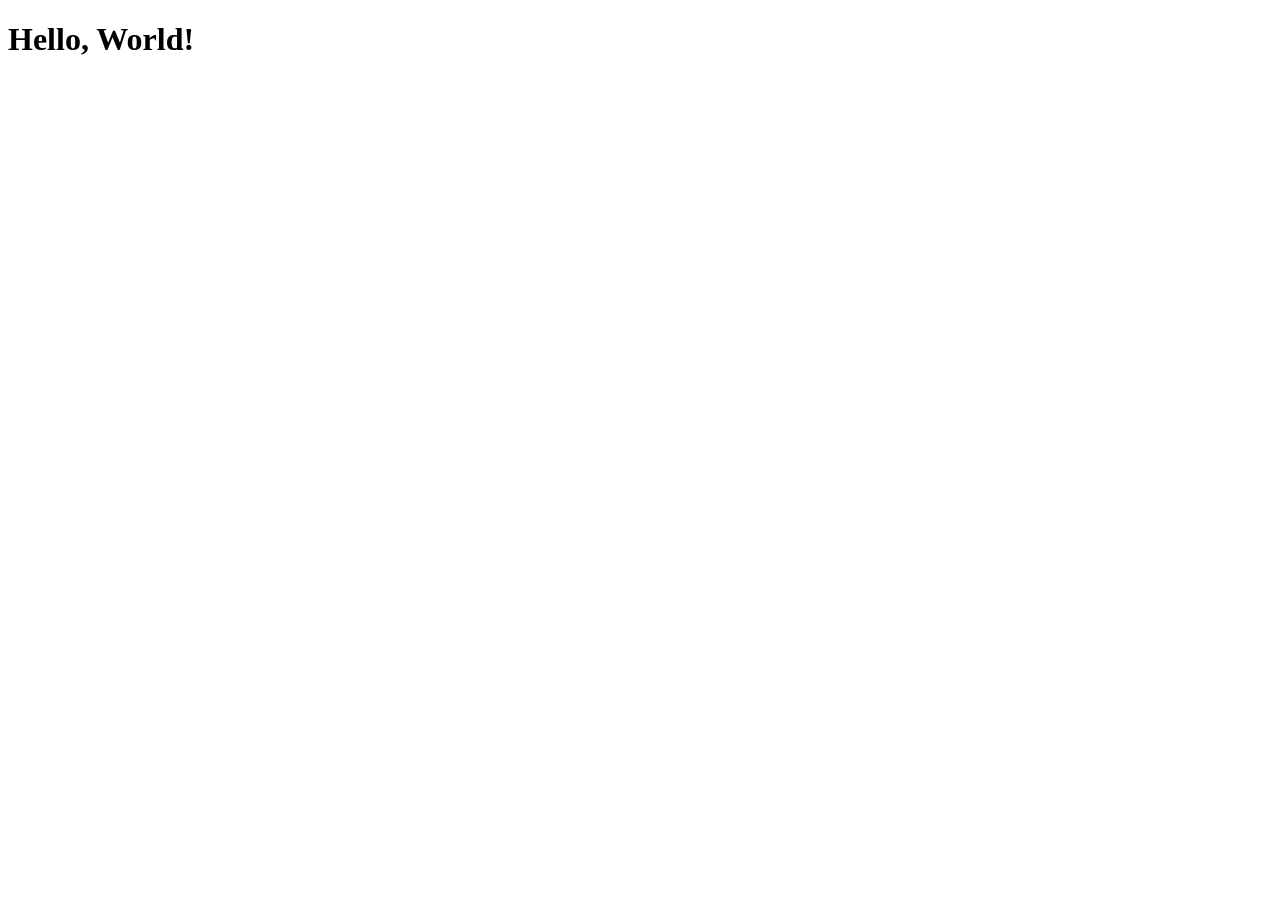
==== commit 7313a659: "Update index.html for performance improvements" ====
--- a/index.html
+++ b/index.html
@@ -1,203 +1,21 @@
 <!DOCTYPE html>
-<html lang="ja">
+<html lang="en">
 <head>
-  <meta charset="UTF-8">
-  <meta name="viewport" content="width=device-width, initial-scale=1.0">
-  <title>YMM4 Plugin Catalog | ゆっくりMovieMaker4 プラグイン一覧</title>
-  <meta name="description" content="YMM4（ゆっくりMovieMaker4）のプラグインを一覧で検索・閲覧できるカタログサイト。映像エフェクト、音声合成、テキスト、図形、ユーティリティなど多数のプラグインを掲載。GitHubから自動収集。">
-  <meta name="keywords" content="YMM4, ゆっくりMovieMaker4, プラグイン, エフェクト, 動画編集, ゆっくり實況, ゆっくり茶番, 映像エフェクト, 音声合成">
-  <meta name="robots" content="index, follow">
-  <meta name="author" content="modurili">
-  <meta property="og:title" content="YMM4 Plugin Catalog | ゆっくりMovieMaker4 プラグイン一覧">
-  <meta property="og:description" content="YMM4プラグインを一覧で検索・閲覧できるカタログサイト。映像エフェクト、音声合成、ユーティリティなど多数のプラグインを掲載。">
-  <meta property="og:type" content="website">
-  <meta property="og:locale" content="ja_JP">
-  <meta property="og:site_name" content="YMM4 Plugin Catalog">
-  <meta name="twitter:card" content="summary">
-  <meta name="twitter:title" content="YMM4 Plugin Catalog">
-  <meta name="twitter:description" content="YMM4プラグインを検索・閲覧できるカタログサイト。GitHubから自動収集。">
-  <link rel="canonical" href="https://modurili.github.io/ymm4-plugins-catalog/">
-  <!-- Favicon -->
-  <link rel="icon" type="image/svg+xml" href="favicon.svg">
-  <link rel="icon" type="image/png" href="favicon.png">
-  <link rel="apple-touch-icon" href="favicon.png">
-  <link rel="preconnect" href="https://fonts.googleapis.com">
-  <link rel="preconnect" href="https://fonts.gstatic.com" crossorigin>
-  <link href="https://fonts.googleapis.com/css2?family=Inter:wght@300;400;500;600;700;800&family=Noto+Sans+JP:wght@300;400;500;600;700&display=swap" rel="stylesheet">
-  <link rel="stylesheet" href="style.css">
-  <meta name="google-site-verification" content="UJ30S6abTE9dyknzBQzSN0gD45bHF-pYRFPIs-YpJ1I" />
-  <script type="application/ld+json">
-  {
-    "@context": "https://schema.org",
-    "@type": "WebSite",
-    "name": "YMM4 Plugin Catalog",
-    "description": "ゆっくりMovieMaker4（YMM4）のプラグインを検索・閲覧できるカタログサイト",
-    "url": "https://modurili.github.io/ymm4-plugins-catalog/",
-    "inLanguage": "ja",
-    "author": { "@type": "Person", "name": "modurili" }
-  }
-  </script>
+    <meta charset="UTF-8">
+    <meta name="viewport" content="width=device-width, initial-scale=1.0">
+    <link rel="preload" href="path/to/font.woff2" as="font" type="font/woff2" crossorigin="anonymous">
+    <link rel="stylesheet" href="styles.css" media="print" onload="this.media='all'">
+    <style>
+        @font-face {
+            font-family: 'MyFont';
+            src: url('path/to/font.woff2') format('woff2');
+            font-display: swap;
+        }
+    </style>
+    <title>Improved Performance</title>
 </head>
 <body>
-  <!-- Background effects -->
-  <div class="bg-gradient"></div>
-  <div class="bg-grid"></div>
-
-  <!-- Header -->
-  <header class="header" id="header">
-    <div class="header-inner">
-      <div class="logo">
-        <div class="logo-icon">
-          <svg viewBox="0 0 40 40" fill="none" xmlns="http://www.w3.org/2000/svg">
-            <rect x="2" y="2" width="36" height="36" rx="8" stroke="url(#logo-grad)" stroke-width="2.5"/>
-            <path d="M12 14L20 10L28 14V22L20 26L12 22V14Z" fill="url(#logo-grad)" opacity="0.3"/>
-            <path d="M12 14L20 10L28 14V22L20 26L12 22V14Z" stroke="url(#logo-grad)" stroke-width="1.5"/>
-            <circle cx="20" cy="18" r="3" fill="url(#logo-grad)"/>
-            <defs>
-              <linearGradient id="logo-grad" x1="0" y1="0" x2="40" y2="40">
-                <stop offset="0%" stop-color="#a78bfa"/>
-                <stop offset="100%" stop-color="#06b6d4"/>
-              </linearGradient>
-            </defs>
-          </svg>
-        </div>
-        <div class="logo-text">
-          <h1>YMM4 Plugin Catalog</h1>
-          <span class="logo-subtitle">YMM4のプラグインを一覧で検索・閲覧できるカタログサイト</span>
-        </div>
-      </div>
-      <div class="header-right">
-        <div class="header-stats" id="header-stats">
-          <div class="stat-item">
-            <span class="stat-number" id="total-count">0</span>
-            <span class="stat-label">プラグイン</span>
-          </div>
-          <div class="stat-item">
-            <span class="stat-number" id="author-count">0</span>
-            <span class="stat-label">開発者</span>
-          </div>
-        </div>
-        <a href="about.html" class="header-about-btn" id="header-about-btn">
-          <svg viewBox="0 0 24 24" fill="none" stroke="currentColor" stroke-width="2"><circle cx="12" cy="12" r="10"/><path d="M12 16v-4"/><path d="M12 8h.01"/></svg>
-          このサイトについて
-        </a>
-      </div>
-    </div>
-  </header>
-
-  <!-- Search & Filters -->
-  <section class="controls" id="controls">
-    <div class="controls-inner">
-      <div class="search-box">
-        <svg class="search-icon" viewBox="0 0 24 24" fill="none" stroke="currentColor" stroke-width="2">
-          <circle cx="11" cy="11" r="8"/>
-          <path d="m21 21-4.35-4.35"/>
-        </svg>
-        <input type="text" id="search-input" placeholder="プラグインを検索..." autocomplete="off">
-        <button class="search-clear" id="search-clear" title="クリア" style="display:none;">
-          <svg viewBox="0 0 24 24" fill="none" stroke="currentColor" stroke-width="2">
-            <path d="M18 6 6 18M6 6l12 12"/>
-          </svg>
-        </button>
-      </div>
-
-      <div class="filter-row">
-        <div class="category-filters" id="category-filters">
-          <button class="filter-chip active" data-category="all">
-            <span class="chip-icon">📦</span>すべて
-          </button>
-          <button class="filter-chip" data-category="video-effect">
-            <span class="chip-icon">🎬</span>映像エフェクト
-          </button>
-          <button class="filter-chip" data-category="audio-effect">
-            <span class="chip-icon">🔊</span>音声エフェクト
-          </button>
-          <button class="filter-chip" data-category="voice-synthesis">
-            <span class="chip-icon">🗣️</span>音声合成
-          </button>
-          <button class="filter-chip" data-category="shape">
-            <span class="chip-icon">🔷</span>図形
-          </button>
-          <button class="filter-chip" data-category="text">
-            <span class="chip-icon">✏️</span>テキスト
-          </button>
-          <button class="filter-chip" data-category="video-output">
-            <span class="chip-icon">📹</span>動画出力
-          </button>
-          <button class="filter-chip" data-category="utility">
-            <span class="chip-icon">🔧</span>ユーティリティ
-          </button>
-          <button class="filter-chip" data-category="other">
-            <span class="chip-icon">📁</span>その他
-          </button>
-        </div>
-
-        <div class="sort-controls">
-          <span class="sort-label">並び替え</span>
-          <div class="sort-dropdown" id="sort-dropdown">
-            <!-- Custom dropdown rendered by JavaScript -->
-          </div>
-        </div>
-      </div>
-    </div>
-  </section>
-
-  <!-- Results info -->
-  <section class="results-info" id="results-info">
-    <span id="results-count"></span>
-  </section>
-
-  <!-- Plugin Grid -->
-  <main class="plugin-grid" id="plugin-grid">
-    <!-- Cards are rendered by JavaScript -->
-  </main>
-
-  <!-- Empty state -->
-  <div class="empty-state" id="empty-state" style="display:none;">
-    <svg viewBox="0 0 120 120" fill="none" xmlns="http://www.w3.org/2000/svg">
-      <circle cx="60" cy="60" r="50" stroke="currentColor" stroke-width="2" opacity="0.2"/>
-      <circle cx="60" cy="52" r="20" stroke="currentColor" stroke-width="2" opacity="0.3"/>
-      <path d="M44 52 L60 72 L76 52" stroke="currentColor" stroke-width="2" opacity="0.3"/>
-      <path d="M38 85 Q60 95 82 85" stroke="currentColor" stroke-width="2" opacity="0.3"/>
-    </svg>
-    <p>条件に一致するプラグインが見つかりませんでした</p>
-    <button class="btn-reset" id="btn-reset">フィルタをリセット</button>
-  </div>
-
-  <!-- Loading state -->
-  <div class="loading-state" id="loading-state">
-    <div class="loading-spinner"></div>
-    <p>プラグインデータを読み込み中...</p>
-  </div>
-
-  <!-- Plugin Detail Modal -->
-  <div class="modal-overlay" id="modal-overlay">
-    <div class="modal" id="modal">
-      <button class="modal-close" id="modal-close" title="閉じる">
-        <svg viewBox="0 0 24 24" fill="none" stroke="currentColor" stroke-width="2">
-          <path d="M18 6 6 18M6 6l12 12"/>
-        </svg>
-      </button>
-      <div class="modal-content" id="modal-content">
-        <!-- Modal content rendered by JavaScript -->
-      </div>
-    </div>
-  </div>
-
-  <!-- Footer -->
-  <footer class="footer">
-    <div class="footer-inner">
-      <p>YMM4 Plugin Catalog &mdash; ゆっくりMovieMaker4 プラグインまとめサイト</p>
-      <p class="footer-sub">
-        最終更新: <span id="last-updated">-</span> ・
-        データは <a href="https://github.com/topics/ymm4-plugin" target="_blank" rel="noopener">GitHub</a> から自動収集されます
-      </p>
-      <p class="footer-sub">
-        YMM4本体: <a href="https://manjubox.net/ymm4/" target="_blank" rel="noopener">饅頭遣いのおもちゃ箱</a>
-      </p>
-    </div>
-  </footer>
-
-  <script src="app.js"></script>
+    <h1>Hello, World!</h1>
+    <script defer src="script.js"></script>
 </body>
 </html>
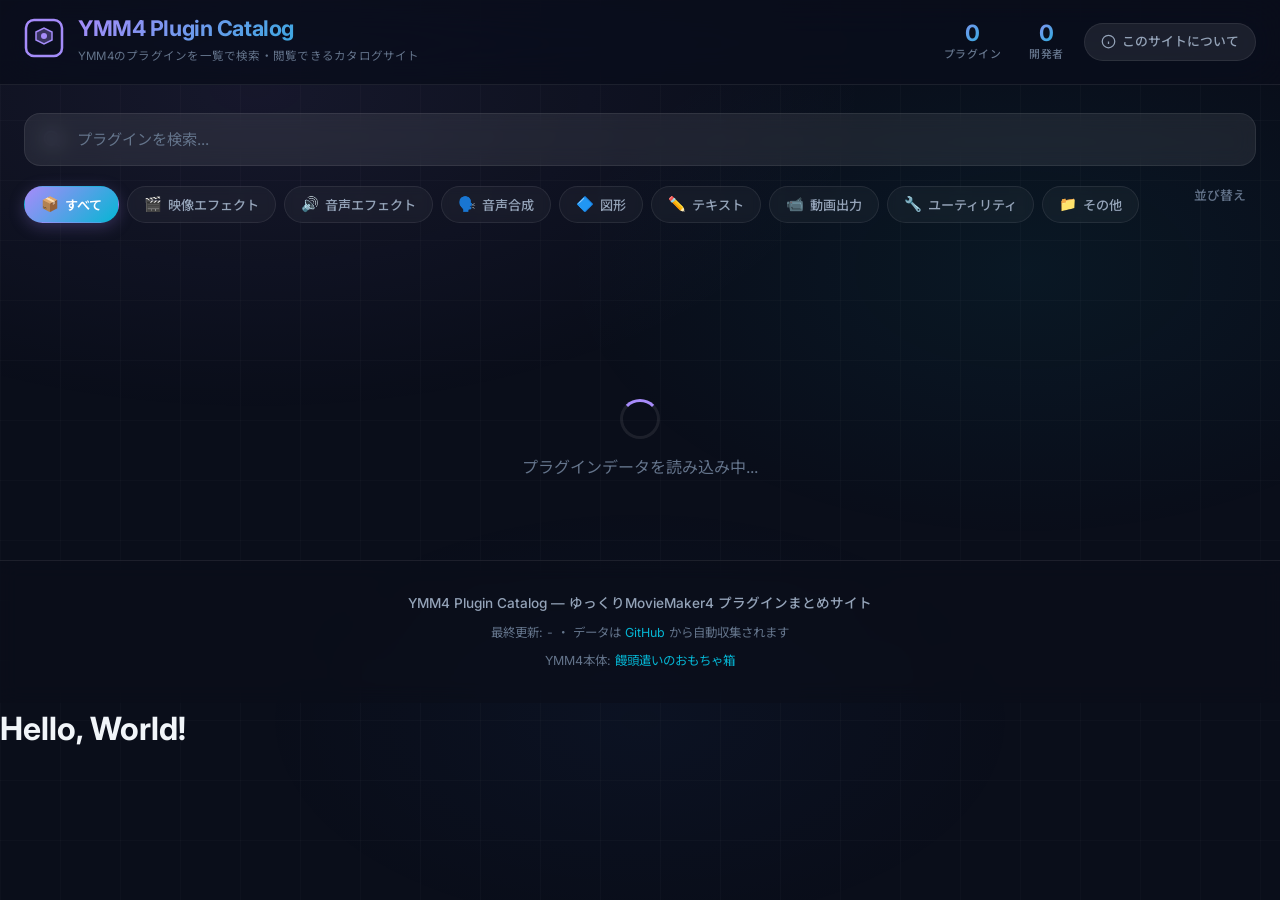
==== commit 81738c92: "Enhance index.html with SEO and header updates Added meta tags for SEO and improved header structure" ====
--- a/index.html
+++ b/index.html
@@ -1,6 +1,43 @@
 <!DOCTYPE html>
+<html lang="ja">
 <html lang="en">
 <head>
+  <meta charset="UTF-8">
+  <meta name="viewport" content="width=device-width, initial-scale=1.0">
+  <title>YMM4 Plugin Catalog | ゆっくりMovieMaker4 プラグイン一覧</title>
+  <meta name="description" content="YMM4（ゆっくりMovieMaker4）のプラグインを一覧で検索・閲覧できるカタログサイト。映像エフェクト、音声合成、テキスト、図形、ユーティリティなど多数のプラグインを掲載。GitHubから自動収集。">
+  <meta name="keywords" content="YMM4, ゆっくりMovieMaker4, プラグイン, エフェクト, 動画編集, ゆっくり實況, ゆっくり茶番, 映像エフェクト, 音声合成">
+  <meta name="robots" content="index, follow">
+  <meta name="author" content="modurili">
+  <meta property="og:title" content="YMM4 Plugin Catalog | ゆっくりMovieMaker4 プラグイン一覧">
+  <meta property="og:description" content="YMM4プラグインを一覧で検索・閲覧できるカタログサイト。映像エフェクト、音声合成、ユーティリティなど多数のプラグインを掲載。">
+  <meta property="og:type" content="website">
+  <meta property="og:locale" content="ja_JP">
+  <meta property="og:site_name" content="YMM4 Plugin Catalog">
+  <meta name="twitter:card" content="summary">
+  <meta name="twitter:title" content="YMM4 Plugin Catalog">
+  <meta name="twitter:description" content="YMM4プラグインを検索・閲覧できるカタログサイト。GitHubから自動収集。">
+  <link rel="canonical" href="https://modurili.github.io/ymm4-plugins-catalog/">
+  <!-- Favicon -->
+  <link rel="icon" type="image/svg+xml" href="favicon.svg">
+  <link rel="icon" type="image/png" href="favicon.png">
+  <link rel="apple-touch-icon" href="favicon.png">
+  <link rel="preconnect" href="https://fonts.googleapis.com">
+  <link rel="preconnect" href="https://fonts.gstatic.com" crossorigin>
+  <link href="https://fonts.googleapis.com/css2?family=Inter:wght@300;400;500;600;700;800&family=Noto+Sans+JP:wght@300;400;500;600;700&display=swap" rel="stylesheet">
+  <link rel="stylesheet" href="style.css">
+  <meta name="google-site-verification" content="UJ30S6abTE9dyknzBQzSN0gD45bHF-pYRFPIs-YpJ1I" />
+  <script type="application/ld+json">
+  {
+    "@context": "https://schema.org",
+    "@type": "WebSite",
+    "name": "YMM4 Plugin Catalog",
+    "description": "ゆっくりMovieMaker4（YMM4）のプラグインを検索・閲覧できるカタログサイト",
+    "url": "https://modurili.github.io/ymm4-plugins-catalog/",
+    "inLanguage": "ja",
+    "author": { "@type": "Person", "name": "modurili" }
+  }
+  </script>
     <meta charset="UTF-8">
     <meta name="viewport" content="width=device-width, initial-scale=1.0">
     <link rel="preload" href="path/to/font.woff2" as="font" type="font/woff2" crossorigin="anonymous">
@@ -15,6 +52,166 @@
     <title>Improved Performance</title>
 </head>
 <body>
+  <!-- Background effects -->
+  <div class="bg-gradient"></div>
+  <div class="bg-grid"></div>
+
+  <!-- Header -->
+  <header class="header" id="header">
+    <div class="header-inner">
+      <div class="logo">
+        <div class="logo-icon">
+          <svg viewBox="0 0 40 40" fill="none" xmlns="http://www.w3.org/2000/svg">
+            <rect x="2" y="2" width="36" height="36" rx="8" stroke="url(#logo-grad)" stroke-width="2.5"/>
+            <path d="M12 14L20 10L28 14V22L20 26L12 22V14Z" fill="url(#logo-grad)" opacity="0.3"/>
+            <path d="M12 14L20 10L28 14V22L20 26L12 22V14Z" stroke="url(#logo-grad)" stroke-width="1.5"/>
+            <circle cx="20" cy="18" r="3" fill="url(#logo-grad)"/>
+            <defs>
+              <linearGradient id="logo-grad" x1="0" y1="0" x2="40" y2="40">
+                <stop offset="0%" stop-color="#a78bfa"/>
+                <stop offset="100%" stop-color="#06b6d4"/>
+              </linearGradient>
+            </defs>
+          </svg>
+        </div>
+        <div class="logo-text">
+          <h1>YMM4 Plugin Catalog</h1>
+          <span class="logo-subtitle">YMM4のプラグインを一覧で検索・閲覧できるカタログサイト</span>
+        </div>
+      </div>
+      <div class="header-right">
+        <div class="header-stats" id="header-stats">
+          <div class="stat-item">
+            <span class="stat-number" id="total-count">0</span>
+            <span class="stat-label">プラグイン</span>
+          </div>
+          <div class="stat-item">
+            <span class="stat-number" id="author-count">0</span>
+            <span class="stat-label">開発者</span>
+          </div>
+        </div>
+        <a href="about.html" class="header-about-btn" id="header-about-btn">
+          <svg viewBox="0 0 24 24" fill="none" stroke="currentColor" stroke-width="2"><circle cx="12" cy="12" r="10"/><path d="M12 16v-4"/><path d="M12 8h.01"/></svg>
+          このサイトについて
+        </a>
+      </div>
+    </div>
+  </header>
+
+  <!-- Search & Filters -->
+  <section class="controls" id="controls">
+    <div class="controls-inner">
+      <div class="search-box">
+        <svg class="search-icon" viewBox="0 0 24 24" fill="none" stroke="currentColor" stroke-width="2">
+          <circle cx="11" cy="11" r="8"/>
+          <path d="m21 21-4.35-4.35"/>
+        </svg>
+        <input type="text" id="search-input" placeholder="プラグインを検索..." autocomplete="off">
+        <button class="search-clear" id="search-clear" title="クリア" style="display:none;">
+          <svg viewBox="0 0 24 24" fill="none" stroke="currentColor" stroke-width="2">
+            <path d="M18 6 6 18M6 6l12 12"/>
+          </svg>
+        </button>
+      </div>
+
+      <div class="filter-row">
+        <div class="category-filters" id="category-filters">
+          <button class="filter-chip active" data-category="all">
+            <span class="chip-icon">📦</span>すべて
+          </button>
+          <button class="filter-chip" data-category="video-effect">
+            <span class="chip-icon">🎬</span>映像エフェクト
+          </button>
+          <button class="filter-chip" data-category="audio-effect">
+            <span class="chip-icon">🔊</span>音声エフェクト
+          </button>
+          <button class="filter-chip" data-category="voice-synthesis">
+            <span class="chip-icon">🗣️</span>音声合成
+          </button>
+          <button class="filter-chip" data-category="shape">
+            <span class="chip-icon">🔷</span>図形
+          </button>
+          <button class="filter-chip" data-category="text">
+            <span class="chip-icon">✏️</span>テキスト
+          </button>
+          <button class="filter-chip" data-category="video-output">
+            <span class="chip-icon">📹</span>動画出力
+          </button>
+          <button class="filter-chip" data-category="utility">
+            <span class="chip-icon">🔧</span>ユーティリティ
+          </button>
+          <button class="filter-chip" data-category="other">
+            <span class="chip-icon">📁</span>その他
+          </button>
+        </div>
+
+        <div class="sort-controls">
+          <span class="sort-label">並び替え</span>
+          <div class="sort-dropdown" id="sort-dropdown">
+            <!-- Custom dropdown rendered by JavaScript -->
+          </div>
+        </div>
+      </div>
+    </div>
+  </section>
+
+  <!-- Results info -->
+  <section class="results-info" id="results-info">
+    <span id="results-count"></span>
+  </section>
+
+  <!-- Plugin Grid -->
+  <main class="plugin-grid" id="plugin-grid">
+    <!-- Cards are rendered by JavaScript -->
+  </main>
+
+  <!-- Empty state -->
+  <div class="empty-state" id="empty-state" style="display:none;">
+    <svg viewBox="0 0 120 120" fill="none" xmlns="http://www.w3.org/2000/svg">
+      <circle cx="60" cy="60" r="50" stroke="currentColor" stroke-width="2" opacity="0.2"/>
+      <circle cx="60" cy="52" r="20" stroke="currentColor" stroke-width="2" opacity="0.3"/>
+      <path d="M44 52 L60 72 L76 52" stroke="currentColor" stroke-width="2" opacity="0.3"/>
+      <path d="M38 85 Q60 95 82 85" stroke="currentColor" stroke-width="2" opacity="0.3"/>
+    </svg>
+    <p>条件に一致するプラグインが見つかりませんでした</p>
+    <button class="btn-reset" id="btn-reset">フィルタをリセット</button>
+  </div>
+
+  <!-- Loading state -->
+  <div class="loading-state" id="loading-state">
+    <div class="loading-spinner"></div>
+    <p>プラグインデータを読み込み中...</p>
+  </div>
+
+  <!-- Plugin Detail Modal -->
+  <div class="modal-overlay" id="modal-overlay">
+    <div class="modal" id="modal">
+      <button class="modal-close" id="modal-close" title="閉じる">
+        <svg viewBox="0 0 24 24" fill="none" stroke="currentColor" stroke-width="2">
+          <path d="M18 6 6 18M6 6l12 12"/>
+        </svg>
+      </button>
+      <div class="modal-content" id="modal-content">
+        <!-- Modal content rendered by JavaScript -->
+      </div>
+    </div>
+  </div>
+
+  <!-- Footer -->
+  <footer class="footer">
+    <div class="footer-inner">
+      <p>YMM4 Plugin Catalog &mdash; ゆっくりMovieMaker4 プラグインまとめサイト</p>
+      <p class="footer-sub">
+        最終更新: <span id="last-updated">-</span> ・
+        データは <a href="https://github.com/topics/ymm4-plugin" target="_blank" rel="noopener">GitHub</a> から自動収集されます
+      </p>
+      <p class="footer-sub">
+        YMM4本体: <a href="https://manjubox.net/ymm4/" target="_blank" rel="noopener">饅頭遣いのおもちゃ箱</a>
+      </p>
+    </div>
+  </footer>
+
+  <script src="app.js"></script>
     <h1>Hello, World!</h1>
     <script defer src="script.js"></script>
 </body>
--- a/style.css
+++ b/style.css
@@ -0,0 +1,1128 @@
+/* ===== CSS Custom Properties ===== */
+:root {
+  --bg-primary: #0a0e1a;
+  --bg-secondary: #111827;
+  --bg-card: rgba(17, 24, 39, 0.7);
+  --bg-card-hover: rgba(30, 41, 59, 0.8);
+  --bg-glass: rgba(255, 255, 255, 0.04);
+  --bg-glass-strong: rgba(255, 255, 255, 0.08);
+  --border-glass: rgba(255, 255, 255, 0.08);
+  --border-glass-hover: rgba(255, 255, 255, 0.15);
+  --text-primary: #f1f5f9;
+  --text-secondary: #94a3b8;
+  --text-muted: #64748b;
+  --accent-purple: #a78bfa;
+  --accent-cyan: #06b6d4;
+  --accent-blue: #3b82f6;
+  --accent-gradient: linear-gradient(135deg, #a78bfa 0%, #06b6d4 100%);
+  --accent-gradient-hover: linear-gradient(135deg, #c4b5fd 0%, #22d3ee 100%);
+  --shadow-sm: 0 2px 8px rgba(0, 0, 0, 0.3);
+  --shadow-md: 0 8px 32px rgba(0, 0, 0, 0.4);
+  --shadow-lg: 0 16px 48px rgba(0, 0, 0, 0.5);
+  --shadow-glow: 0 0 30px rgba(167, 139, 250, 0.15);
+  --radius-sm: 8px;
+  --radius-md: 12px;
+  --radius-lg: 16px;
+  --radius-xl: 24px;
+  --font-sans: 'Inter', 'Noto Sans JP', -apple-system, BlinkMacSystemFont, sans-serif;
+  --transition-fast: 0.15s ease;
+  --transition-normal: 0.25s ease;
+  --transition-slow: 0.4s cubic-bezier(0.4, 0, 0.2, 1);
+  --max-width: 1280px;
+}
+
+/* ===== Reset & Base ===== */
+*, *::before, *::after {
+  margin: 0;
+  padding: 0;
+  box-sizing: border-box;
+}
+
+html {
+  scroll-behavior: smooth;
+  -webkit-font-smoothing: antialiased;
+  -moz-osx-font-smoothing: grayscale;
+}
+
+body {
+  font-family: var(--font-sans);
+  background: var(--bg-primary);
+  color: var(--text-primary);
+  line-height: 1.6;
+  min-height: 100vh;
+  overflow-x: hidden;
+  position: relative;
+}
+
+/* ===== Background Effects ===== */
+.bg-gradient {
+  position: fixed;
+  top: 0;
+  left: 0;
+  width: 100%;
+  height: 100%;
+  pointer-events: none;
+  z-index: 0;
+  background:
+    radial-gradient(ellipse 80% 60% at 20% 10%, rgba(167, 139, 250, 0.08) 0%, transparent 60%),
+    radial-gradient(ellipse 60% 50% at 80% 30%, rgba(6, 182, 212, 0.06) 0%, transparent 60%),
+    radial-gradient(ellipse 50% 40% at 50% 80%, rgba(59, 130, 246, 0.04) 0%, transparent 60%);
+}
+
+.bg-grid {
+  position: fixed;
+  top: 0;
+  left: 0;
+  width: 100%;
+  height: 100%;
+  pointer-events: none;
+  z-index: 0;
+  background-image:
+    linear-gradient(rgba(255, 255, 255, 0.02) 1px, transparent 1px),
+    linear-gradient(90deg, rgba(255, 255, 255, 0.02) 1px, transparent 1px);
+  background-size: 60px 60px;
+}
+
+/* ===== Header ===== */
+.header {
+  position: sticky;
+  top: 0;
+  z-index: 100;
+  backdrop-filter: blur(20px) saturate(180%);
+  -webkit-backdrop-filter: blur(20px) saturate(180%);
+  background: rgba(10, 14, 26, 0.85);
+  border-bottom: 1px solid var(--border-glass);
+}
+
+.header-inner {
+  max-width: var(--max-width);
+  margin: 0 auto;
+  padding: 16px 24px;
+  display: flex;
+  align-items: center;
+  justify-content: space-between;
+  gap: 24px;
+}
+
+.header-right {
+  display: flex;
+  align-items: center;
+  gap: 20px;
+}
+
+.header-about-btn {
+  display: inline-flex;
+  align-items: center;
+  gap: 6px;
+  padding: 8px 16px;
+  background: var(--bg-glass-strong);
+  border: 1px solid var(--border-glass);
+  border-radius: 100px;
+  color: var(--text-secondary);
+  font-size: 0.8rem;
+  font-weight: 500;
+  text-decoration: none;
+  white-space: nowrap;
+  transition: all var(--transition-normal);
+  flex-shrink: 0;
+}
+
+.header-about-btn svg {
+  width: 15px;
+  height: 15px;
+}
+
+.header-about-btn:hover {
+  background: rgba(167, 139, 250, 0.12);
+  border-color: rgba(167, 139, 250, 0.25);
+  color: var(--accent-purple);
+}
+
+.logo {
+  display: flex;
+  align-items: center;
+  gap: 14px;
+}
+
+.logo-icon svg {
+  width: 40px;
+  height: 40px;
+}
+
+.logo-text h1 {
+  font-size: 1.35rem;
+  font-weight: 700;
+  letter-spacing: -0.02em;
+  background: var(--accent-gradient);
+  -webkit-background-clip: text;
+  -webkit-text-fill-color: transparent;
+  background-clip: text;
+  line-height: 1.2;
+}
+
+.logo-subtitle {
+  font-size: 0.72rem;
+  color: var(--text-muted);
+  font-weight: 400;
+  letter-spacing: 0.02em;
+}
+
+.header-stats {
+  display: flex;
+  gap: 28px;
+}
+
+.stat-item {
+  text-align: center;
+}
+
+.stat-number {
+  display: block;
+  font-size: 1.4rem;
+  font-weight: 700;
+  background: var(--accent-gradient);
+  -webkit-background-clip: text;
+  -webkit-text-fill-color: transparent;
+  background-clip: text;
+  line-height: 1.2;
+}
+
+.stat-label {
+  display: block;
+  font-size: 0.68rem;
+  color: var(--text-muted);
+  font-weight: 500;
+  text-transform: uppercase;
+  letter-spacing: 0.05em;
+}
+
+/* ===== Controls Section ===== */
+.controls {
+  position: relative;
+  z-index: 50;
+  max-width: var(--max-width);
+  margin: 0 auto;
+  padding: 28px 24px 0;
+  overflow: visible;
+}
+
+.search-box {
+  position: relative;
+  margin-bottom: 20px;
+}
+
+.search-icon {
+  position: absolute;
+  left: 18px;
+  top: 50%;
+  transform: translateY(-50%);
+  width: 20px;
+  height: 20px;
+  color: var(--text-muted);
+  pointer-events: none;
+  transition: color var(--transition-normal);
+}
+
+.search-box:focus-within .search-icon {
+  color: var(--accent-cyan);
+}
+
+#search-input {
+  width: 100%;
+  padding: 16px 50px 16px 52px;
+  background: var(--bg-glass-strong);
+  border: 1px solid var(--border-glass);
+  border-radius: var(--radius-lg);
+  color: var(--text-primary);
+  font-family: var(--font-sans);
+  font-size: 0.95rem;
+  outline: none;
+  transition: all var(--transition-normal);
+  backdrop-filter: blur(10px);
+}
+
+#search-input::placeholder {
+  color: var(--text-muted);
+}
+
+#search-input:focus {
+  border-color: var(--accent-purple);
+  box-shadow: 0 0 0 3px rgba(167, 139, 250, 0.15), var(--shadow-sm);
+  background: var(--bg-glass-strong);
+}
+
+.search-clear {
+  position: absolute;
+  right: 14px;
+  top: 50%;
+  transform: translateY(-50%);
+  width: 32px;
+  height: 32px;
+  border: none;
+  background: var(--bg-glass-strong);
+  color: var(--text-muted);
+  border-radius: 50%;
+  cursor: pointer;
+  display: flex;
+  align-items: center;
+  justify-content: center;
+  transition: all var(--transition-fast);
+}
+
+.search-clear svg {
+  width: 16px;
+  height: 16px;
+}
+
+.search-clear:hover {
+  background: rgba(255, 255, 255, 0.15);
+  color: var(--text-primary);
+}
+
+.filter-row {
+  display: flex;
+  align-items: flex-start;
+  justify-content: space-between;
+  gap: 16px;
+  flex-wrap: wrap;
+  position: relative;
+  z-index: 200;
+}
+
+.category-filters {
+  display: flex;
+  gap: 8px;
+  flex-wrap: wrap;
+  flex: 1;
+}
+
+.filter-chip {
+  display: inline-flex;
+  align-items: center;
+  gap: 6px;
+  padding: 8px 16px;
+  border: 1px solid var(--border-glass);
+  background: var(--bg-glass);
+  color: var(--text-secondary);
+  border-radius: 100px;
+  font-family: var(--font-sans);
+  font-size: 0.82rem;
+  font-weight: 500;
+  cursor: pointer;
+  transition: all var(--transition-normal);
+  white-space: nowrap;
+  backdrop-filter: blur(4px);
+}
+
+.filter-chip .chip-icon {
+  font-size: 0.9rem;
+}
+
+.filter-chip:hover {
+  border-color: var(--border-glass-hover);
+  background: var(--bg-glass-strong);
+  color: var(--text-primary);
+  transform: translateY(-1px);
+}
+
+.filter-chip.active {
+  background: var(--accent-gradient);
+  border-color: transparent;
+  color: #fff;
+  font-weight: 600;
+  box-shadow: 0 4px 16px rgba(167, 139, 250, 0.25);
+}
+
+.sort-controls {
+  display: flex;
+  align-items: center;
+  gap: 10px;
+  flex-shrink: 0;
+}
+
+.sort-label {
+  font-size: 0.8rem;
+  color: var(--text-muted);
+  font-weight: 500;
+  white-space: nowrap;
+}
+
+.sort-dropdown {
+  position: relative;
+}
+
+.sort-trigger {
+  display: inline-flex;
+  align-items: center;
+  gap: 8px;
+  padding: 9px 14px;
+  background: var(--bg-glass-strong);
+  border: 1px solid var(--border-glass);
+  border-radius: var(--radius-sm);
+  color: var(--text-secondary);
+  font-family: var(--font-sans);
+  font-size: 0.82rem;
+  font-weight: 500;
+  cursor: pointer;
+  transition: all var(--transition-normal);
+  white-space: nowrap;
+  backdrop-filter: blur(4px);
+  outline: none;
+}
+
+.sort-trigger:hover {
+  border-color: var(--border-glass-hover);
+  color: var(--text-primary);
+  background: rgba(255, 255, 255, 0.08);
+}
+
+.sort-trigger.open {
+  border-color: var(--accent-purple);
+  box-shadow: 0 0 0 3px rgba(167, 139, 250, 0.15);
+}
+
+.sort-trigger-icon {
+  font-size: 0.9rem;
+}
+
+.sort-trigger-text {
+  color: inherit;
+}
+
+.sort-trigger-arrow {
+  width: 14px;
+  height: 14px;
+  opacity: 0.6;
+  transition: transform var(--transition-normal);
+}
+
+.sort-trigger.open .sort-trigger-arrow {
+  transform: rotate(180deg);
+}
+
+.sort-menu {
+  position: absolute;
+  top: calc(100% + 6px);
+  right: 0;
+  min-width: 240px;
+  background: var(--bg-secondary);
+  border: 1px solid var(--border-glass-hover);
+  border-radius: var(--radius-md);
+  box-shadow: var(--shadow-lg);
+  padding: 6px;
+  z-index: 200;
+  opacity: 0;
+  visibility: hidden;
+  transform: translateY(-8px) scale(0.97);
+  transition: all var(--transition-normal);
+  backdrop-filter: blur(20px);
+}
+
+.sort-menu.open {
+  opacity: 1;
+  visibility: visible;
+  transform: translateY(0) scale(1);
+}
+
+.sort-option {
+  display: flex;
+  align-items: center;
+  gap: 10px;
+  width: 100%;
+  padding: 10px 14px;
+  background: none;
+  border: none;
+  border-radius: var(--radius-sm);
+  color: var(--text-secondary);
+  font-family: var(--font-sans);
+  font-size: 0.82rem;
+  font-weight: 500;
+  cursor: pointer;
+  transition: all var(--transition-fast);
+  text-align: left;
+}
+
+.sort-option:hover {
+  background: var(--bg-glass-strong);
+  color: var(--text-primary);
+}
+
+.sort-option.active {
+  background: rgba(167, 139, 250, 0.12);
+  color: var(--accent-purple);
+  font-weight: 600;
+}
+
+.sort-option-icon {
+  font-size: 0.9rem;
+  flex-shrink: 0;
+}
+
+.sort-check {
+  width: 16px;
+  height: 16px;
+  margin-left: auto;
+  color: var(--accent-purple);
+  flex-shrink: 0;
+}
+
+/* ===== Results Info ===== */
+.results-info {
+  position: relative;
+  z-index: 10;
+  max-width: var(--max-width);
+  margin: 0 auto;
+  padding: 16px 24px 0;
+  font-size: 0.82rem;
+  color: var(--text-muted);
+}
+
+/* ===== Plugin Grid ===== */
+.plugin-grid {
+  position: relative;
+  z-index: 10;
+  max-width: var(--max-width);
+  margin: 0 auto;
+  padding: 20px 24px 60px;
+  display: grid;
+  grid-template-columns: repeat(auto-fill, minmax(340px, 1fr));
+  gap: 20px;
+}
+
+/* ===== Plugin Card ===== */
+.plugin-card {
+  background: var(--bg-card);
+  border: 1px solid var(--border-glass);
+  border-radius: var(--radius-lg);
+  padding: 24px;
+  cursor: pointer;
+  transition: all var(--transition-slow);
+  position: relative;
+  overflow: hidden;
+  backdrop-filter: blur(10px);
+  opacity: 0;
+  transform: translateY(20px);
+  animation: cardFadeIn 0.5s ease forwards;
+  /* カードサイズ統一: flexで縦方向に均等配置 */
+  display: flex;
+  flex-direction: column;
+}
+
+.plugin-card::before {
+  content: '';
+  position: absolute;
+  top: 0;
+  left: 0;
+  right: 0;
+  height: 3px;
+  background: var(--accent-gradient);
+  opacity: 0;
+  transition: opacity var(--transition-normal);
+}
+
+.plugin-card:hover {
+  border-color: var(--border-glass-hover);
+  background: var(--bg-card-hover);
+  transform: translateY(-4px);
+  box-shadow: var(--shadow-lg), var(--shadow-glow);
+}
+
+.plugin-card:hover::before {
+  opacity: 1;
+}
+
+@keyframes cardFadeIn {
+  to {
+    opacity: 1;
+    transform: translateY(0);
+  }
+}
+
+.card-header {
+  display: flex;
+  align-items: flex-start;
+  justify-content: space-between;
+  gap: 12px;
+  margin-bottom: 12px;
+}
+
+.card-title {
+  font-size: 1.05rem;
+  font-weight: 650;
+  color: var(--text-primary);
+  line-height: 1.3;
+  letter-spacing: -0.01em;
+  /* タイトルが長い場合は2行まで表示して省略 */
+  display: -webkit-box;
+  -webkit-line-clamp: 2;
+  line-clamp: 2;
+  -webkit-box-orient: vertical;
+  overflow: hidden;
+  min-height: calc(1.05rem * 1.3 * 2); /* 2行分の最小高さを確保 */
+}
+
+.card-category-badge {
+  flex-shrink: 0;
+  display: inline-flex;
+  align-items: center;
+  gap: 4px;
+  padding: 4px 10px;
+  border-radius: 100px;
+  font-size: 0.7rem;
+  font-weight: 600;
+  background: var(--bg-glass-strong);
+  color: var(--text-secondary);
+  border: 1px solid var(--border-glass);
+  white-space: nowrap;
+}
+
+.card-description {
+  font-size: 0.85rem;
+  color: var(--text-secondary);
+  line-height: 1.6;
+  margin-bottom: 16px;
+  display: -webkit-box;
+  -webkit-line-clamp: 3;
+  line-clamp: 3;
+  -webkit-box-orient: vertical;
+  overflow: hidden;
+  flex: 1; /* 説明文が可変長でもfooterを下に固定 */
+}
+
+.card-tags {
+  display: flex;
+  flex-wrap: wrap;
+  gap: 6px;
+  margin-bottom: 16px;
+}
+
+.card-tag {
+  display: inline-block;
+  padding: 3px 10px;
+  background: var(--bg-glass);
+  border-radius: 100px;
+  font-size: 0.7rem;
+  color: var(--text-muted);
+  border: 1px solid rgba(255, 255, 255, 0.04);
+}
+
+.card-footer {
+  display: flex;
+  align-items: center;
+  justify-content: space-between;
+  padding-top: 14px;
+  border-top: 1px solid var(--border-glass);
+  margin-top: auto; /* 常にカード下部に配置 */
+}
+
+.card-author {
+  display: flex;
+  align-items: center;
+  gap: 8px;
+  font-size: 0.8rem;
+  color: var(--text-muted);
+}
+
+.card-author-avatar {
+  width: 22px;
+  height: 22px;
+  border-radius: 50%;
+  background: var(--accent-gradient);
+  display: flex;
+  align-items: center;
+  justify-content: center;
+  font-size: 0.65rem;
+  font-weight: 700;
+  color: #fff;
+}
+
+.card-meta {
+  display: flex;
+  align-items: center;
+  gap: 14px;
+  font-size: 0.75rem;
+  color: var(--text-muted);
+}
+
+.card-meta-item {
+  display: flex;
+  align-items: center;
+  gap: 4px;
+}
+
+.card-meta-item svg {
+  width: 14px;
+  height: 14px;
+  opacity: 0.7;
+}
+
+/* Category badge colors */
+.badge-video-effect { background: rgba(167, 139, 250, 0.15); color: #c4b5fd; border-color: rgba(167, 139, 250, 0.25); }
+.badge-audio-effect { background: rgba(251, 191, 36, 0.15); color: #fcd34d; border-color: rgba(251, 191, 36, 0.25); }
+.badge-voice-synthesis { background: rgba(52, 211, 153, 0.15); color: #6ee7b7; border-color: rgba(52, 211, 153, 0.25); }
+.badge-shape { background: rgba(59, 130, 246, 0.15); color: #93c5fd; border-color: rgba(59, 130, 246, 0.25); }
+.badge-text { background: rgba(244, 114, 182, 0.15); color: #f9a8d4; border-color: rgba(244, 114, 182, 0.25); }
+.badge-video-output { background: rgba(248, 113, 113, 0.15); color: #fca5a5; border-color: rgba(248, 113, 113, 0.25); }
+.badge-utility { background: rgba(6, 182, 212, 0.15); color: #67e8f9; border-color: rgba(6, 182, 212, 0.25); }
+.badge-other { background: rgba(148, 163, 184, 0.15); color: #cbd5e1; border-color: rgba(148, 163, 184, 0.25); }
+
+/* ===== Loading State ===== */
+.loading-state {
+  position: relative;
+  z-index: 10;
+  text-align: center;
+  padding: 80px 24px;
+  color: var(--text-muted);
+}
+
+.loading-spinner {
+  width: 40px;
+  height: 40px;
+  border: 3px solid var(--border-glass);
+  border-top-color: var(--accent-purple);
+  border-radius: 50%;
+  margin: 0 auto 16px;
+  animation: spin 0.8s linear infinite;
+}
+
+@keyframes spin {
+  to { transform: rotate(360deg); }
+}
+
+/* ===== Empty State ===== */
+.empty-state {
+  position: relative;
+  z-index: 10;
+  text-align: center;
+  padding: 80px 24px;
+  color: var(--text-muted);
+}
+
+.empty-state svg {
+  width: 80px;
+  height: 80px;
+  margin-bottom: 16px;
+  color: var(--text-muted);
+}
+
+.empty-state p {
+  font-size: 0.95rem;
+  margin-bottom: 20px;
+}
+
+.btn-reset {
+  padding: 10px 24px;
+  background: var(--accent-gradient);
+  border: none;
+  border-radius: 100px;
+  color: #fff;
+  font-family: var(--font-sans);
+  font-size: 0.85rem;
+  font-weight: 600;
+  cursor: pointer;
+  transition: all var(--transition-normal);
+}
+
+.btn-reset:hover {
+  box-shadow: 0 4px 20px rgba(167, 139, 250, 0.3);
+  transform: translateY(-2px);
+}
+
+/* ===== Modal ===== */
+.modal-overlay {
+  position: fixed;
+  inset: 0;
+  z-index: 1000;
+  background: rgba(0, 0, 0, 0.6);
+  backdrop-filter: blur(8px);
+  display: flex;
+  align-items: center;
+  justify-content: center;
+  padding: 24px;
+  opacity: 0;
+  pointer-events: none;
+  transition: opacity var(--transition-normal);
+}
+
+.modal-overlay.active {
+  opacity: 1;
+  pointer-events: auto;
+}
+
+.modal {
+  background: var(--bg-secondary);
+  border: 1px solid var(--border-glass-hover);
+  border-radius: var(--radius-xl);
+  width: 100%;
+  max-width: 640px;
+  max-height: 85vh;
+  overflow-y: auto;
+  position: relative;
+  transform: translateY(20px) scale(0.97);
+  transition: transform var(--transition-slow);
+  box-shadow: var(--shadow-lg);
+}
+
+.modal-overlay.active .modal {
+  transform: translateY(0) scale(1);
+}
+
+.modal-close {
+  position: absolute;
+  top: 16px;
+  right: 16px;
+  width: 36px;
+  height: 36px;
+  border: 1px solid var(--border-glass);
+  background: var(--bg-glass-strong);
+  border-radius: 50%;
+  color: var(--text-muted);
+  cursor: pointer;
+  display: flex;
+  align-items: center;
+  justify-content: center;
+  transition: all var(--transition-fast);
+  z-index: 10;
+}
+
+.modal-close svg {
+  width: 18px;
+  height: 18px;
+}
+
+.modal-close:hover {
+  background: rgba(255, 255, 255, 0.15);
+  color: var(--text-primary);
+  border-color: var(--border-glass-hover);
+}
+
+.modal-content {
+  padding: 32px;
+}
+
+.modal-badge {
+  display: inline-flex;
+  align-items: center;
+  gap: 6px;
+  padding: 6px 14px;
+  border-radius: 100px;
+  font-size: 0.78rem;
+  font-weight: 600;
+  margin-bottom: 16px;
+}
+
+.modal-title {
+  font-size: 1.5rem;
+  font-weight: 700;
+  margin-bottom: 8px;
+  letter-spacing: -0.02em;
+  line-height: 1.3;
+}
+
+.modal-author {
+  display: flex;
+  align-items: center;
+  gap: 10px;
+  font-size: 0.88rem;
+  color: var(--text-secondary);
+  margin-bottom: 20px;
+}
+
+.modal-author a {
+  color: var(--accent-cyan);
+  text-decoration: none;
+  transition: color var(--transition-fast);
+}
+
+.modal-author a:hover {
+  color: var(--accent-purple);
+}
+
+.modal-description {
+  font-size: 0.92rem;
+  color: var(--text-secondary);
+  line-height: 1.7;
+  margin-bottom: 24px;
+  padding: 16px;
+  background: var(--bg-glass);
+  border-radius: var(--radius-md);
+  border: 1px solid var(--border-glass);
+}
+
+.modal-info-grid {
+  display: grid;
+  grid-template-columns: 1fr 1fr;
+  gap: 12px;
+  margin-bottom: 24px;
+}
+
+.modal-info-item {
+  padding: 14px;
+  background: var(--bg-glass);
+  border: 1px solid var(--border-glass);
+  border-radius: var(--radius-md);
+}
+
+.modal-info-label {
+  font-size: 0.72rem;
+  font-weight: 600;
+  color: var(--text-muted);
+  text-transform: uppercase;
+  letter-spacing: 0.06em;
+  margin-bottom: 4px;
+}
+
+.modal-info-value {
+  font-size: 0.9rem;
+  color: var(--text-primary);
+  font-weight: 500;
+}
+
+.modal-tags {
+  display: flex;
+  flex-wrap: wrap;
+  gap: 8px;
+  margin-bottom: 28px;
+}
+
+.modal-tag {
+  padding: 5px 14px;
+  background: var(--bg-glass-strong);
+  border: 1px solid var(--border-glass);
+  border-radius: 100px;
+  font-size: 0.78rem;
+  color: var(--text-secondary);
+}
+
+.modal-actions {
+  display: flex;
+  gap: 12px;
+  flex-wrap: wrap;
+}
+
+.modal-btn {
+  display: inline-flex;
+  align-items: center;
+  gap: 8px;
+  padding: 12px 24px;
+  border: none;
+  border-radius: var(--radius-md);
+  font-family: var(--font-sans);
+  font-size: 0.88rem;
+  font-weight: 600;
+  cursor: pointer;
+  transition: all var(--transition-normal);
+  text-decoration: none;
+}
+
+.modal-btn-primary {
+  background: var(--accent-gradient);
+  color: #fff;
+}
+
+.modal-btn-primary:hover {
+  box-shadow: 0 4px 20px rgba(167, 139, 250, 0.3);
+  transform: translateY(-2px);
+}
+
+.modal-btn-secondary {
+  background: var(--bg-glass-strong);
+  border: 1px solid var(--border-glass);
+  color: var(--text-secondary);
+}
+
+.modal-btn-secondary:hover {
+  border-color: var(--border-glass-hover);
+  color: var(--text-primary);
+  background: rgba(255, 255, 255, 0.1);
+}
+
+.modal-btn svg {
+  width: 18px;
+  height: 18px;
+}
+
+/* ===== Footer ===== */
+.footer {
+  position: relative;
+  z-index: 10;
+  border-top: 1px solid var(--border-glass);
+  background: rgba(10, 14, 26, 0.6);
+  backdrop-filter: blur(10px);
+}
+
+.footer-inner {
+  max-width: var(--max-width);
+  margin: 0 auto;
+  padding: 32px 24px;
+  text-align: center;
+}
+
+.footer p {
+  font-size: 0.85rem;
+  color: var(--text-secondary);
+  font-weight: 500;
+}
+
+.footer-sub {
+  font-size: 0.78rem !important;
+  color: var(--text-muted) !important;
+  margin-top: 8px;
+  font-weight: 400 !important;
+}
+
+.footer a {
+  color: var(--accent-cyan);
+  text-decoration: none;
+  transition: color var(--transition-fast);
+}
+
+.footer a:hover {
+  color: var(--accent-purple);
+}
+
+.footer-links {
+  margin-top: 16px;
+  padding-top: 16px;
+  border-top: 1px solid var(--border-glass);
+}
+
+.footer-about-link {
+  display: inline-flex;
+  align-items: center;
+  gap: 6px;
+  padding: 8px 20px;
+  background: var(--bg-glass-strong);
+  border: 1px solid var(--border-glass);
+  border-radius: 100px;
+  color: var(--text-secondary) !important;
+  font-size: 0.82rem;
+  font-weight: 500;
+  text-decoration: none;
+  transition: all var(--transition-normal);
+}
+
+.footer-about-link svg {
+  width: 16px;
+  height: 16px;
+}
+
+.footer-about-link:hover {
+  background: rgba(167, 139, 250, 0.12);
+  border-color: rgba(167, 139, 250, 0.25);
+  color: var(--accent-purple) !important;
+  transform: translateY(-1px);
+}
+
+/* ===== Scrollbar ===== */
+::-webkit-scrollbar {
+  width: 8px;
+}
+
+::-webkit-scrollbar-track {
+  background: transparent;
+}
+
+::-webkit-scrollbar-thumb {
+  background: rgba(255, 255, 255, 0.1);
+  border-radius: 4px;
+}
+
+::-webkit-scrollbar-thumb:hover {
+  background: rgba(255, 255, 255, 0.2);
+}
+
+/* ===== Responsive ===== */
+@media (max-width: 768px) {
+  .header-inner {
+    flex-direction: column;
+    align-items: flex-start;
+    gap: 12px;
+    padding: 14px 16px;
+  }
+
+  .header-right {
+    width: 100%;
+    justify-content: space-between;
+  }
+
+  .header-about-btn {
+    font-size: 0.75rem;
+    padding: 7px 12px;
+  }
+
+  .header-stats {
+    gap: 20px;
+  }
+
+  .controls {
+    padding: 20px 16px 0;
+  }
+
+  .filter-row {
+    flex-direction: column;
+  }
+
+  .plugin-grid {
+    grid-template-columns: 1fr;
+    padding: 16px 16px 40px;
+    gap: 14px;
+  }
+
+  .modal {
+    max-height: 90vh;
+    border-radius: var(--radius-lg);
+  }
+
+  .modal-content {
+    padding: 24px 20px;
+  }
+
+  .modal-info-grid {
+    grid-template-columns: 1fr;
+  }
+
+  .modal-actions {
+    flex-direction: column;
+  }
+
+  .modal-btn {
+    justify-content: center;
+  }
+
+  .results-info {
+    padding: 12px 16px 0;
+  }
+
+  .footer-inner {
+    padding: 24px 16px;
+  }
+}
+
+@media (max-width: 480px) {
+  .logo-text h1 {
+    font-size: 1.15rem;
+  }
+
+  .stat-number {
+    font-size: 1.15rem;
+  }
+
+  #search-input {
+    padding: 14px 44px 14px 46px;
+    font-size: 0.9rem;
+  }
+
+  .filter-chip {
+    padding: 6px 12px;
+    font-size: 0.75rem;
+  }
+
+  .card-title {
+    font-size: 0.95rem;
+  }
+
+  .modal-title {
+    font-size: 1.25rem;
+  }
+}
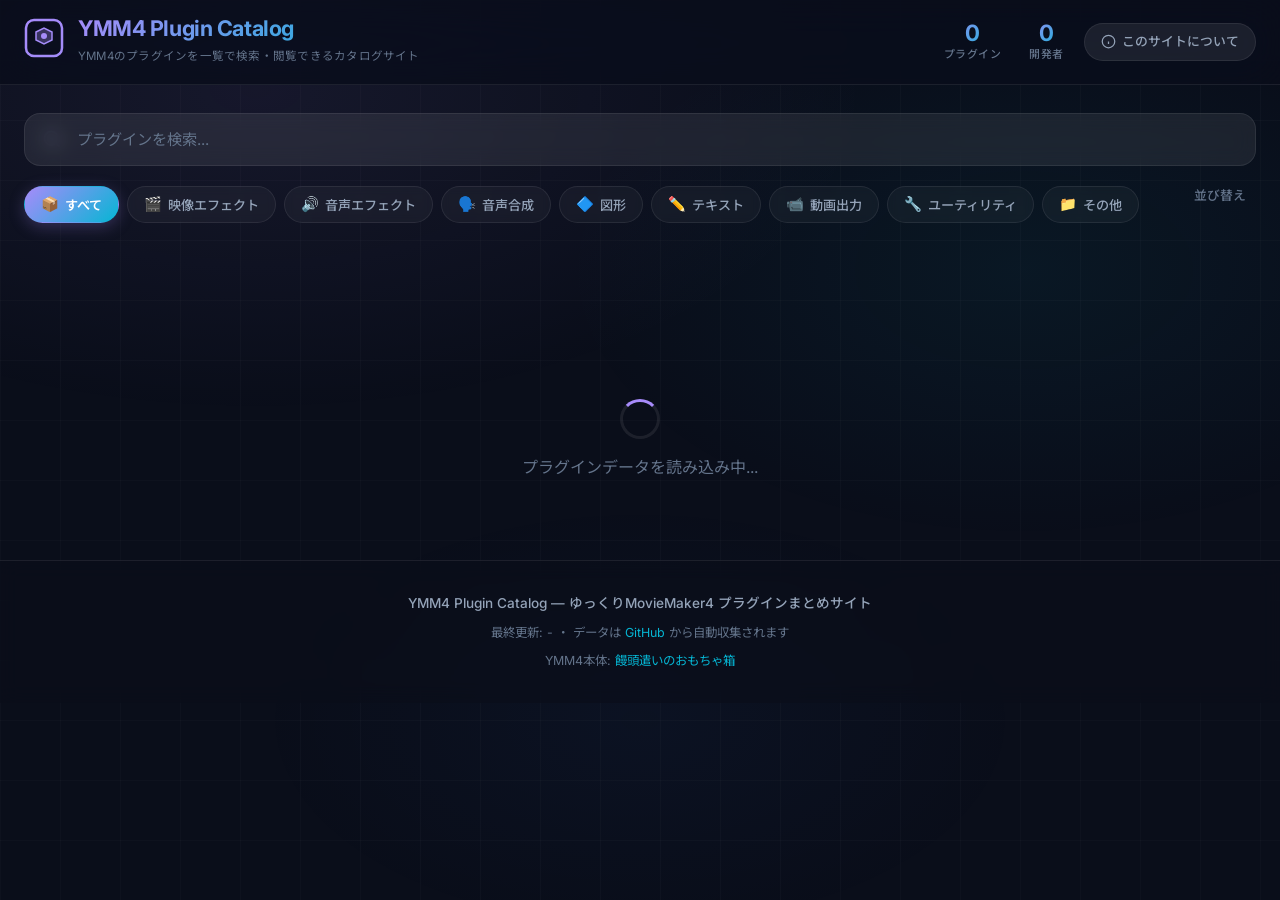
==== commit 5e5bc49c: "Clean up index.html by removing scripts and header Removed unnecessary scripts and header from index" ====
--- a/index.html
+++ b/index.html
@@ -210,9 +210,3 @@
       </p>
     </div>
   </footer>
-
-  <script src="app.js"></script>
-    <h1>Hello, World!</h1>
-    <script defer src="script.js"></script>
-</body>
-</html>
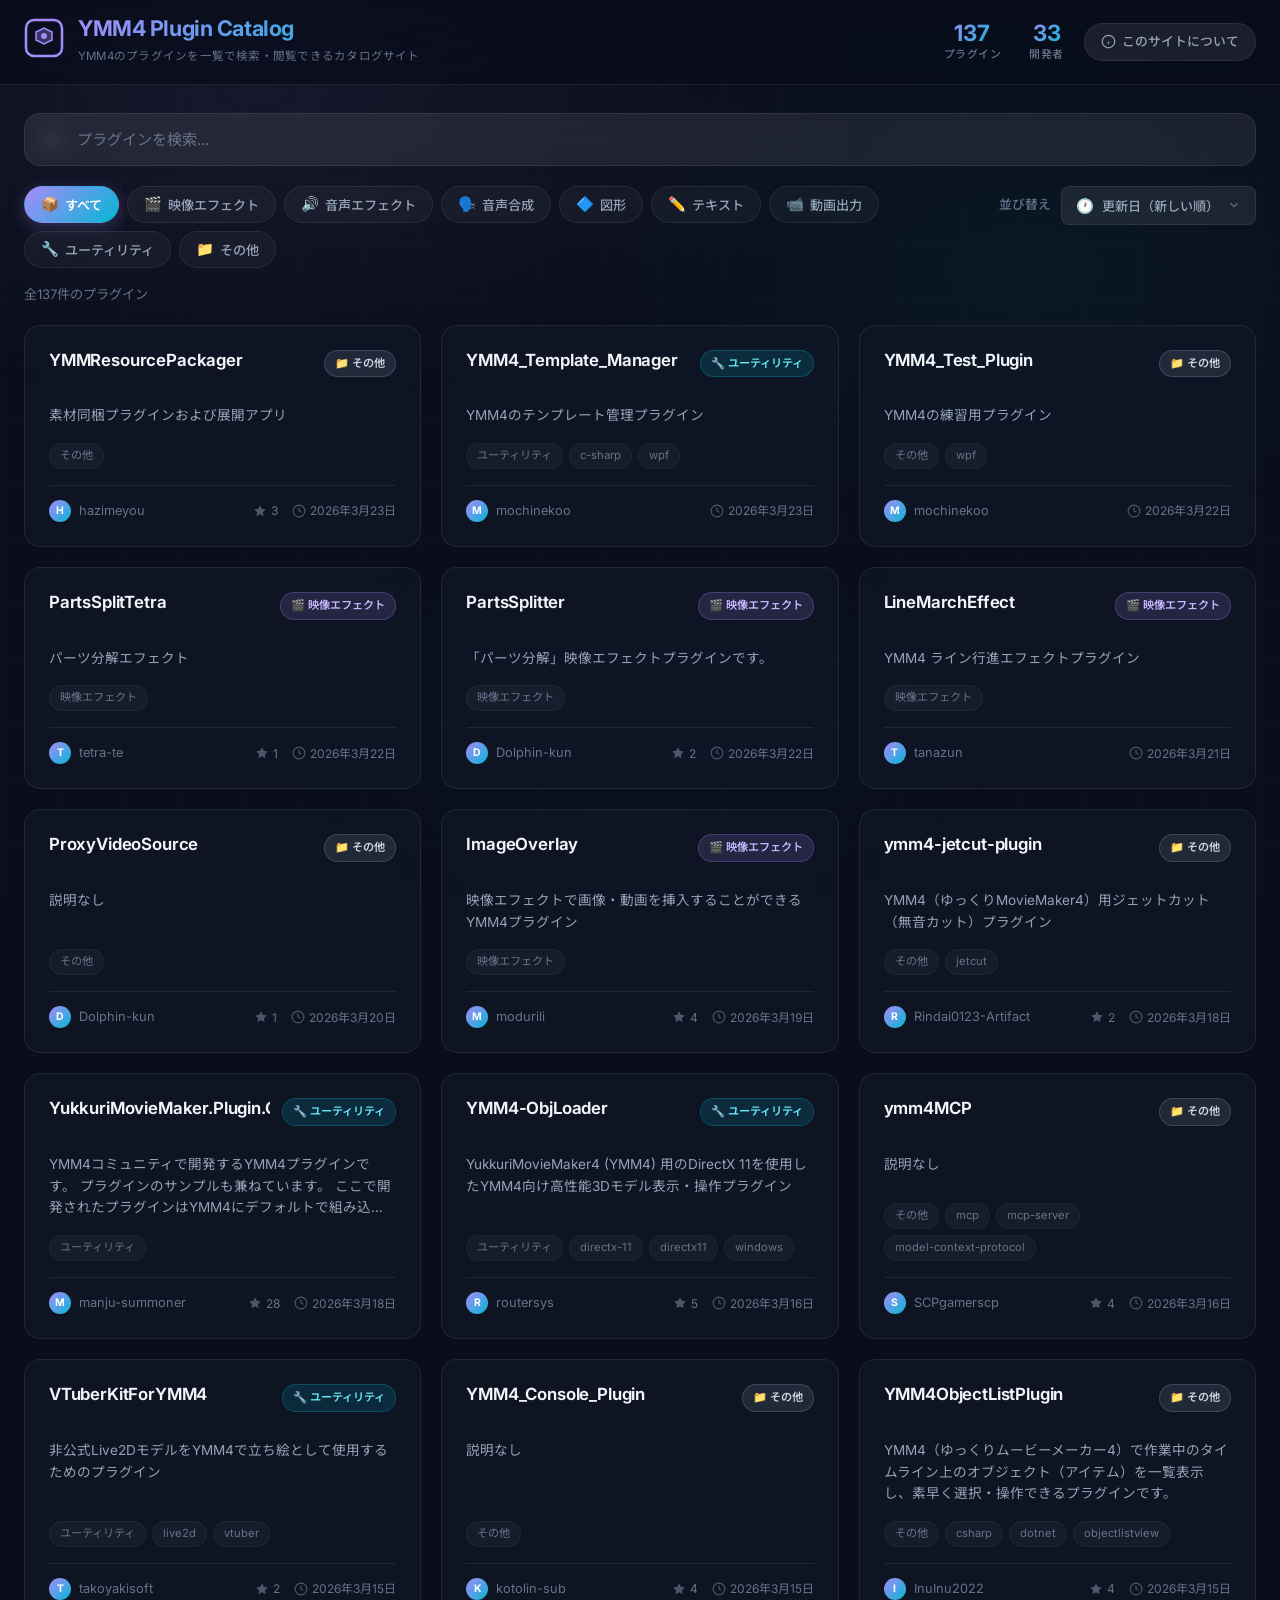
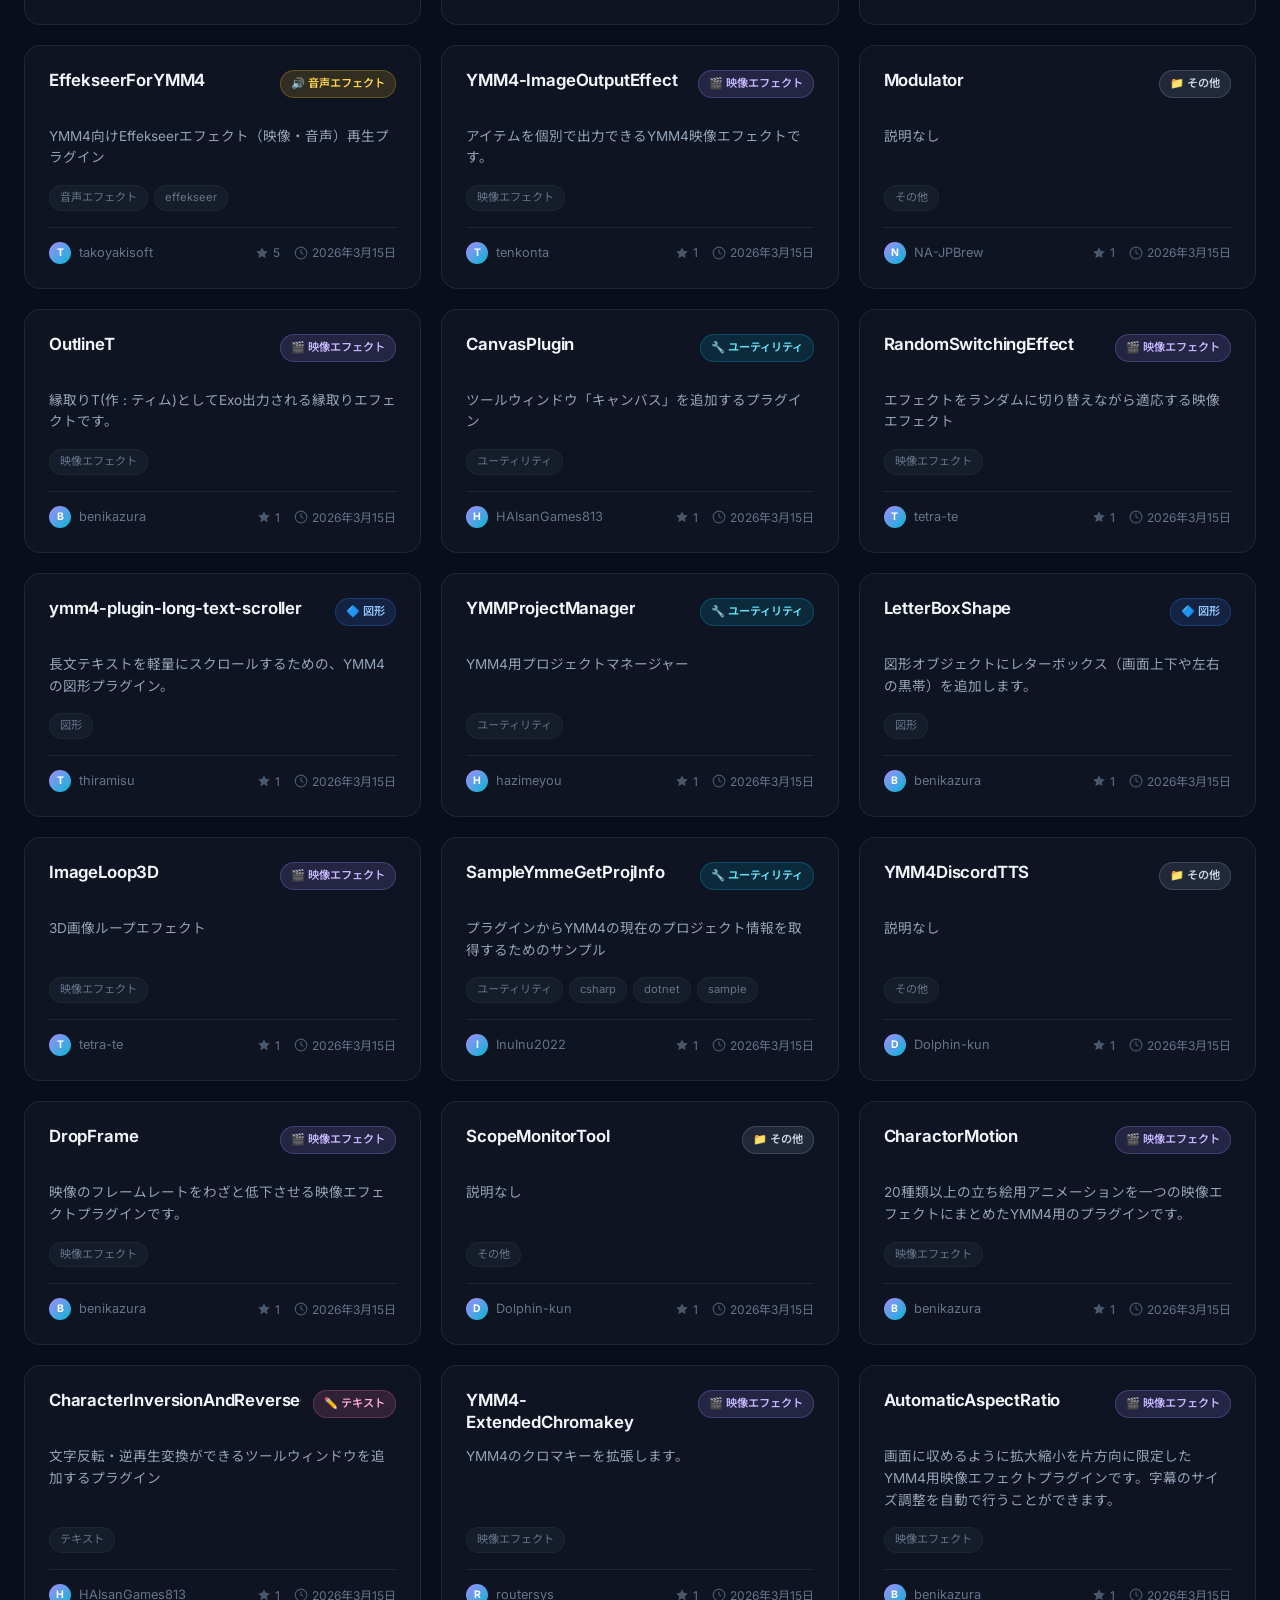
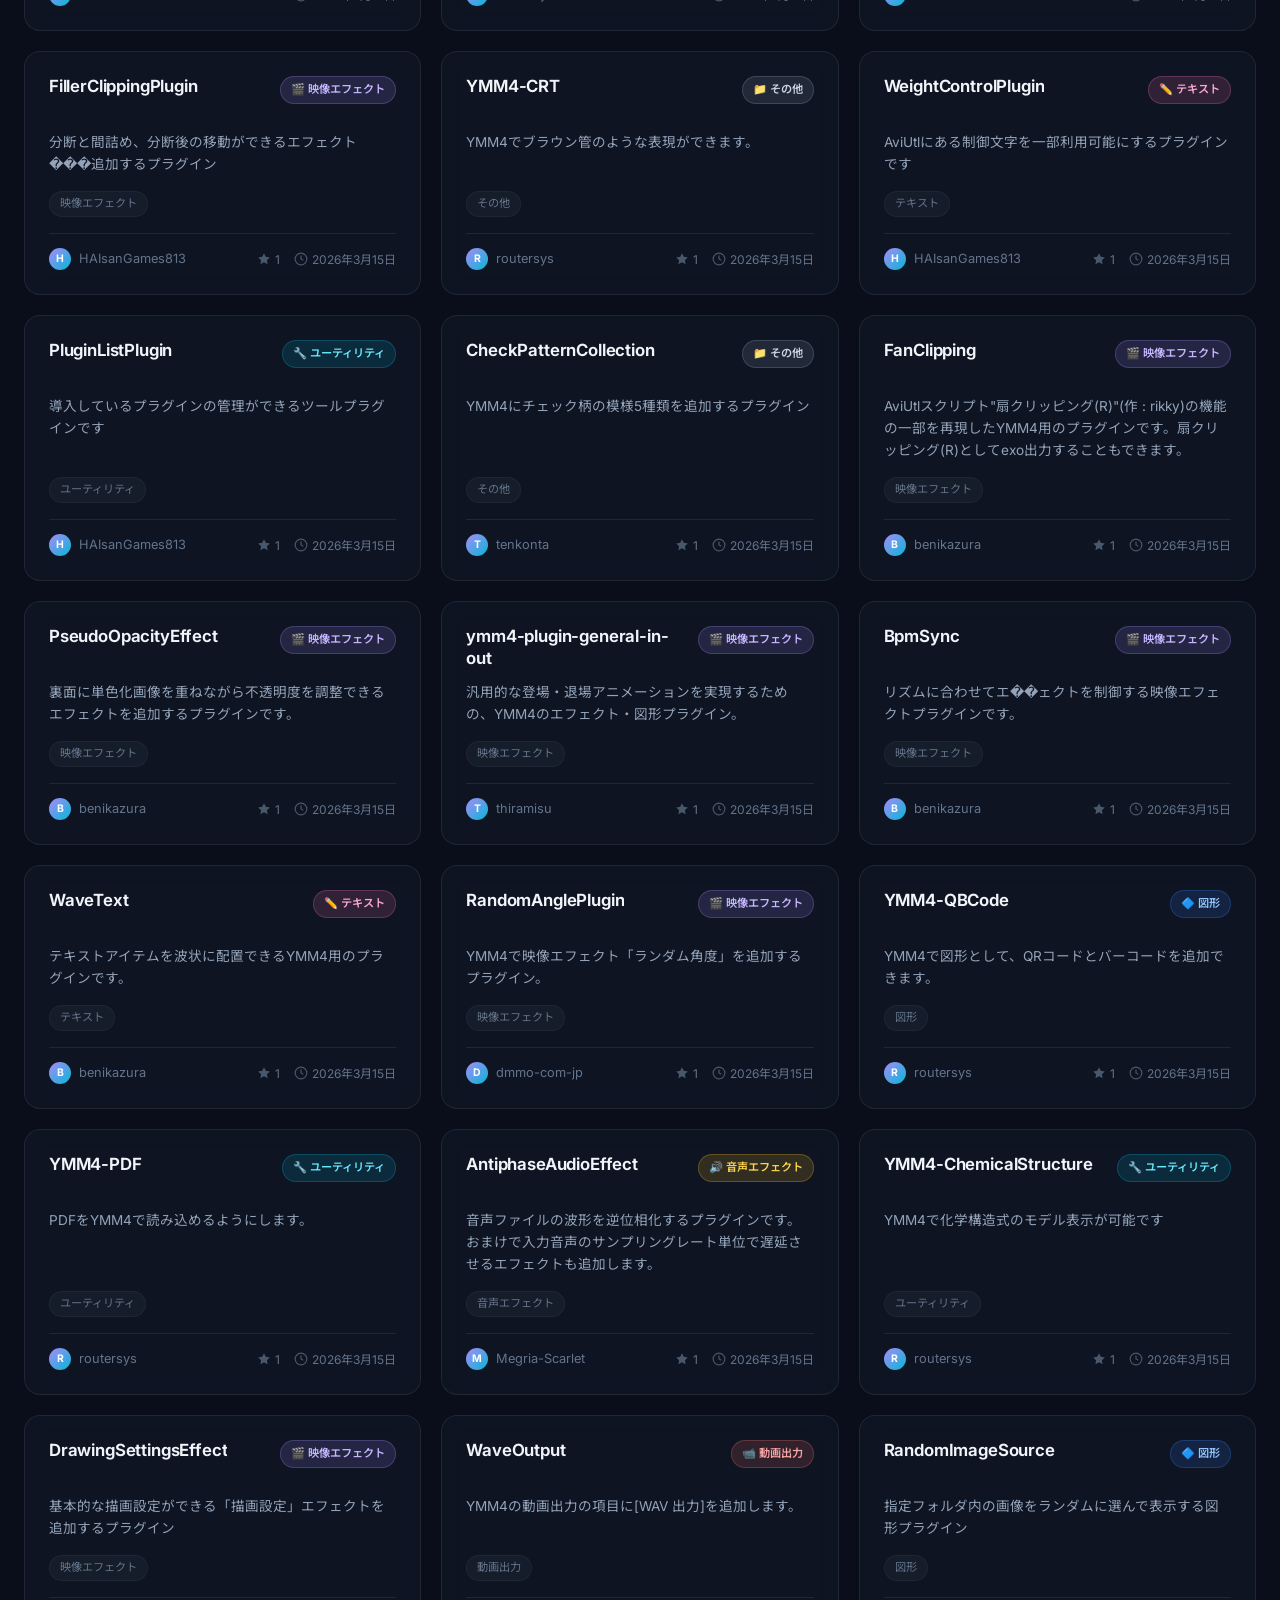
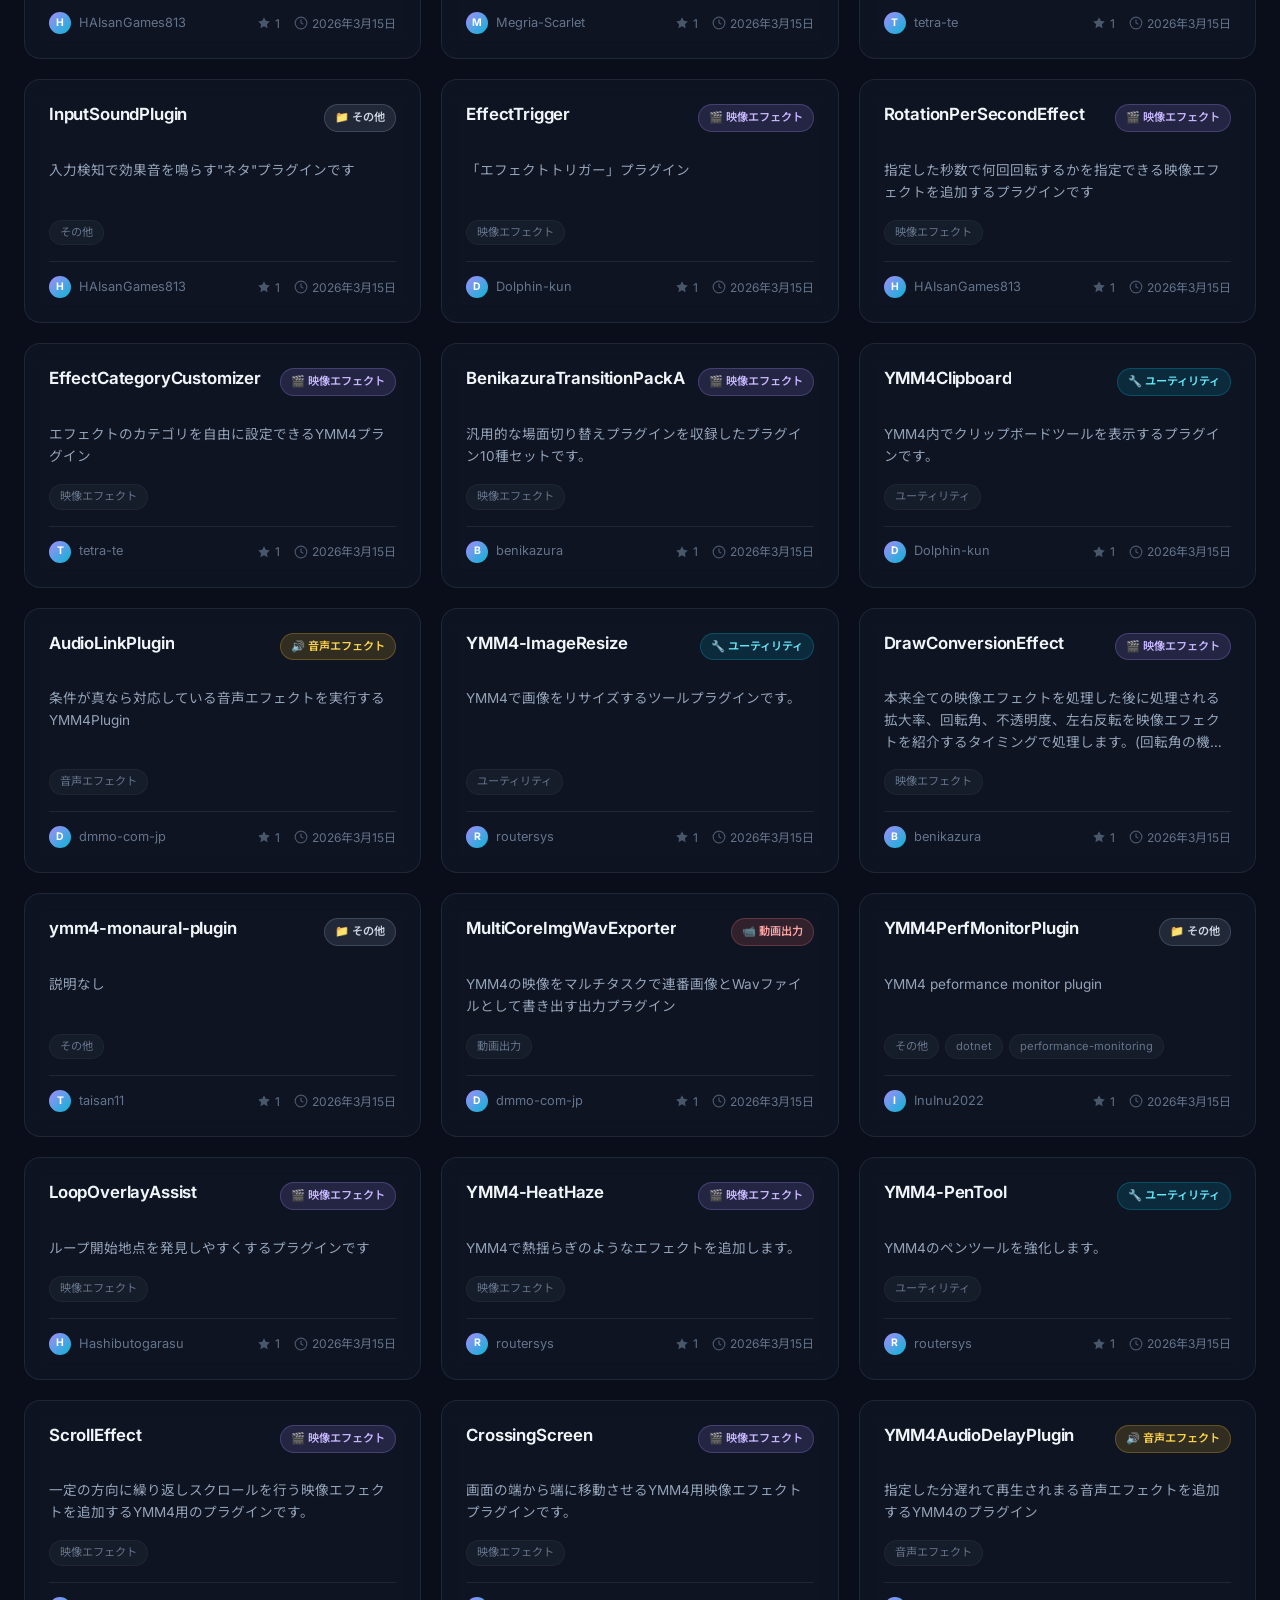
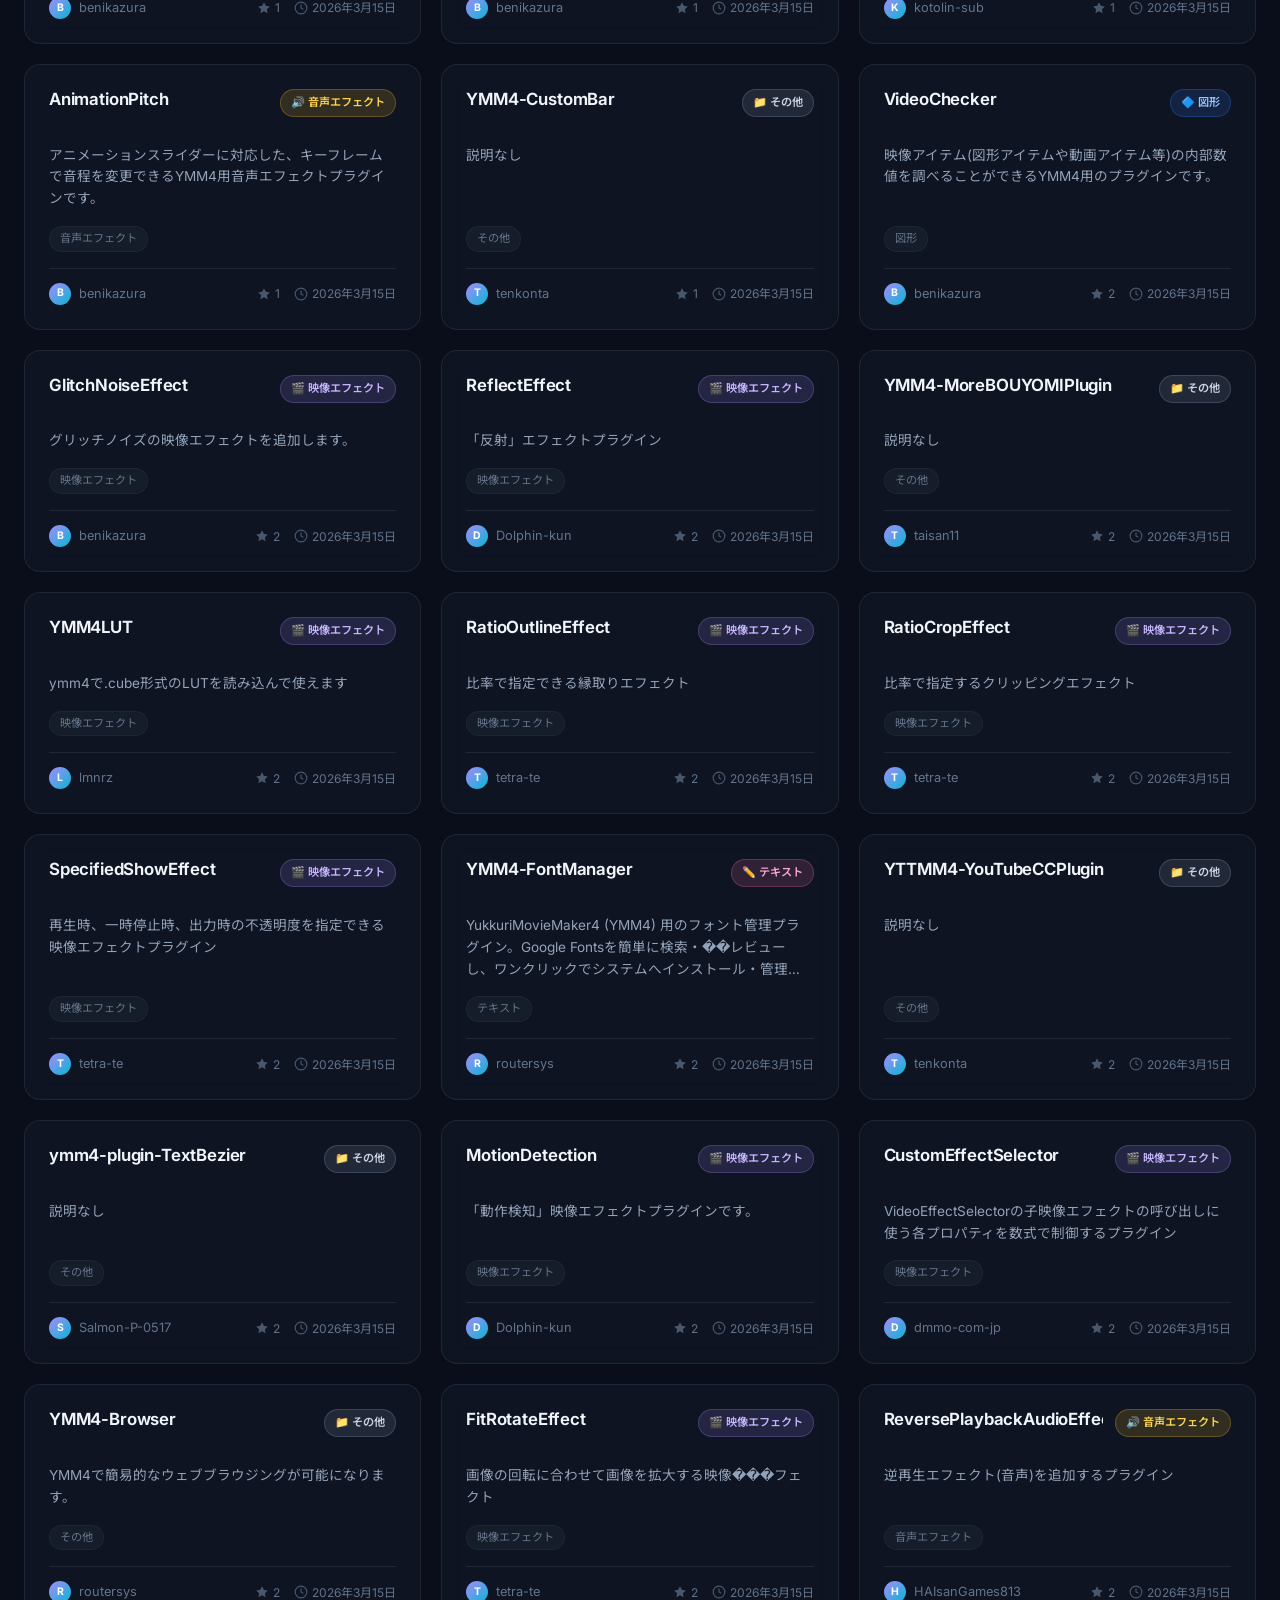
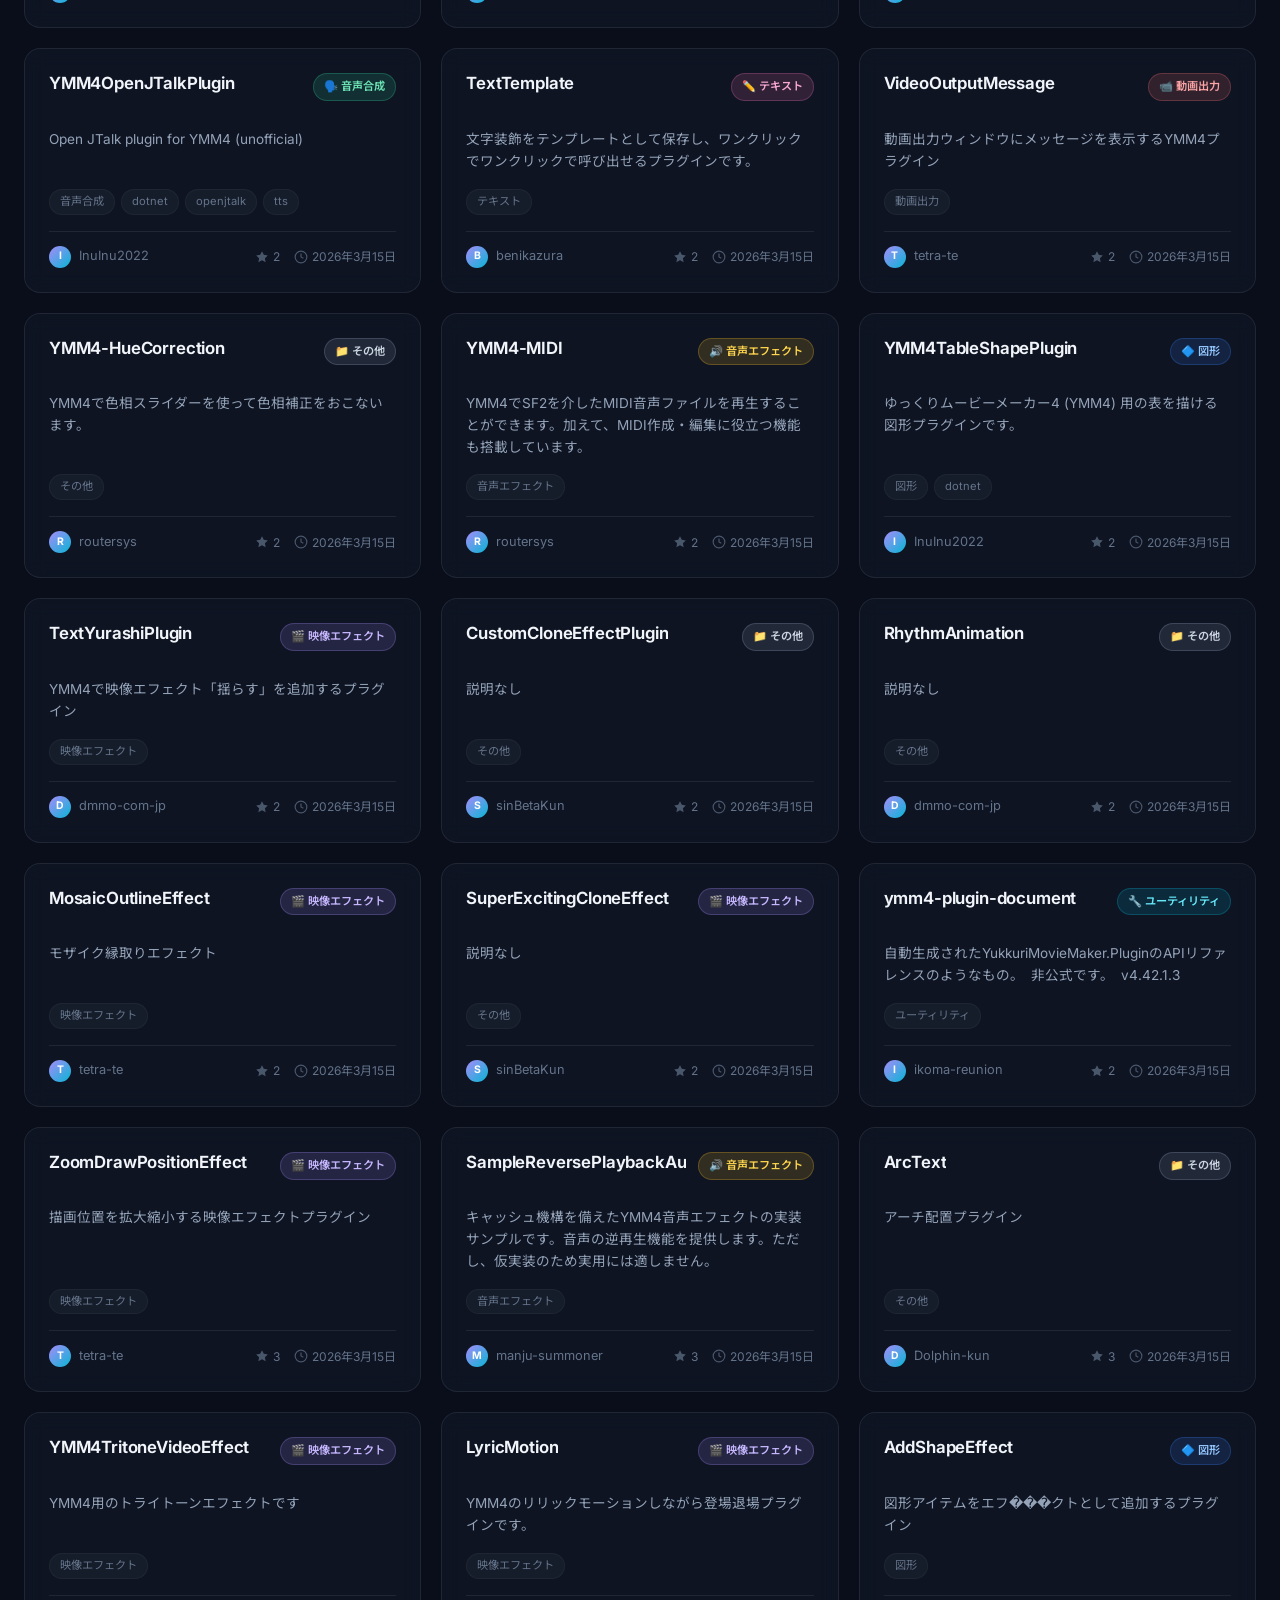
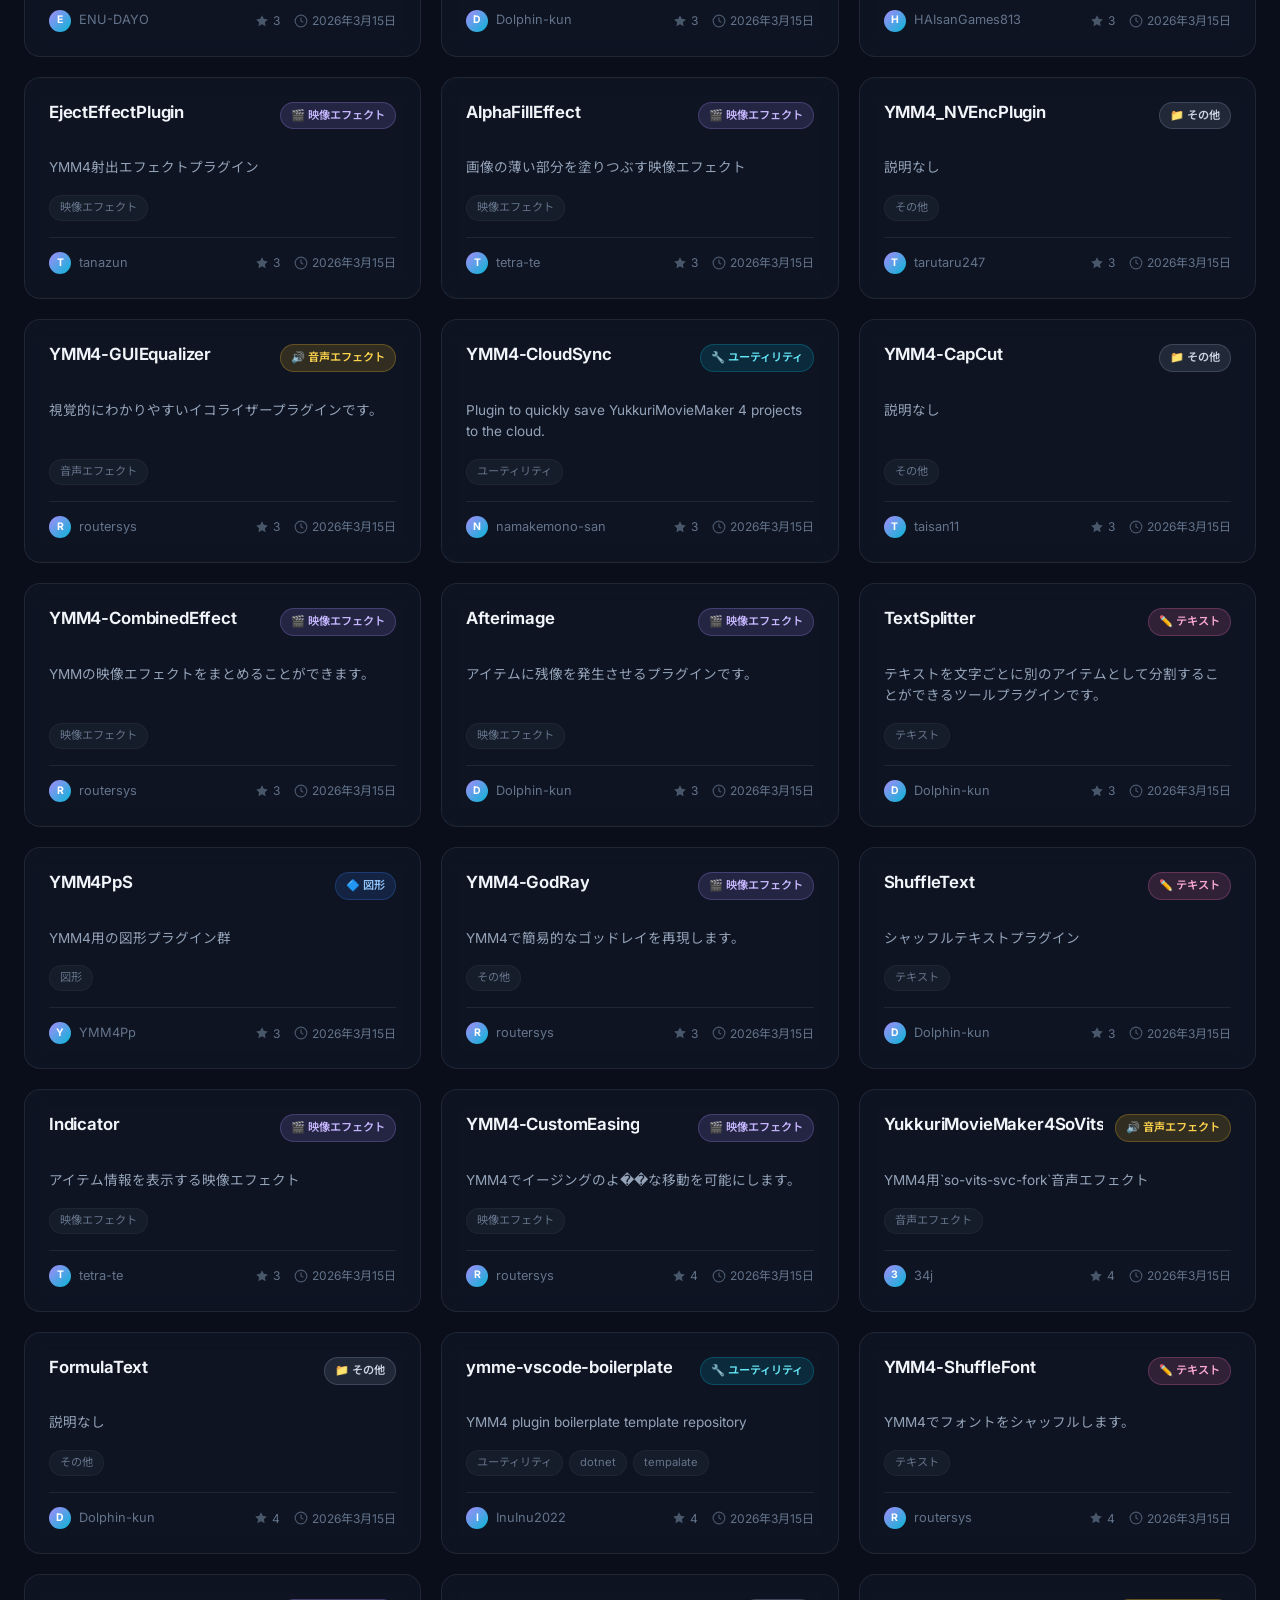
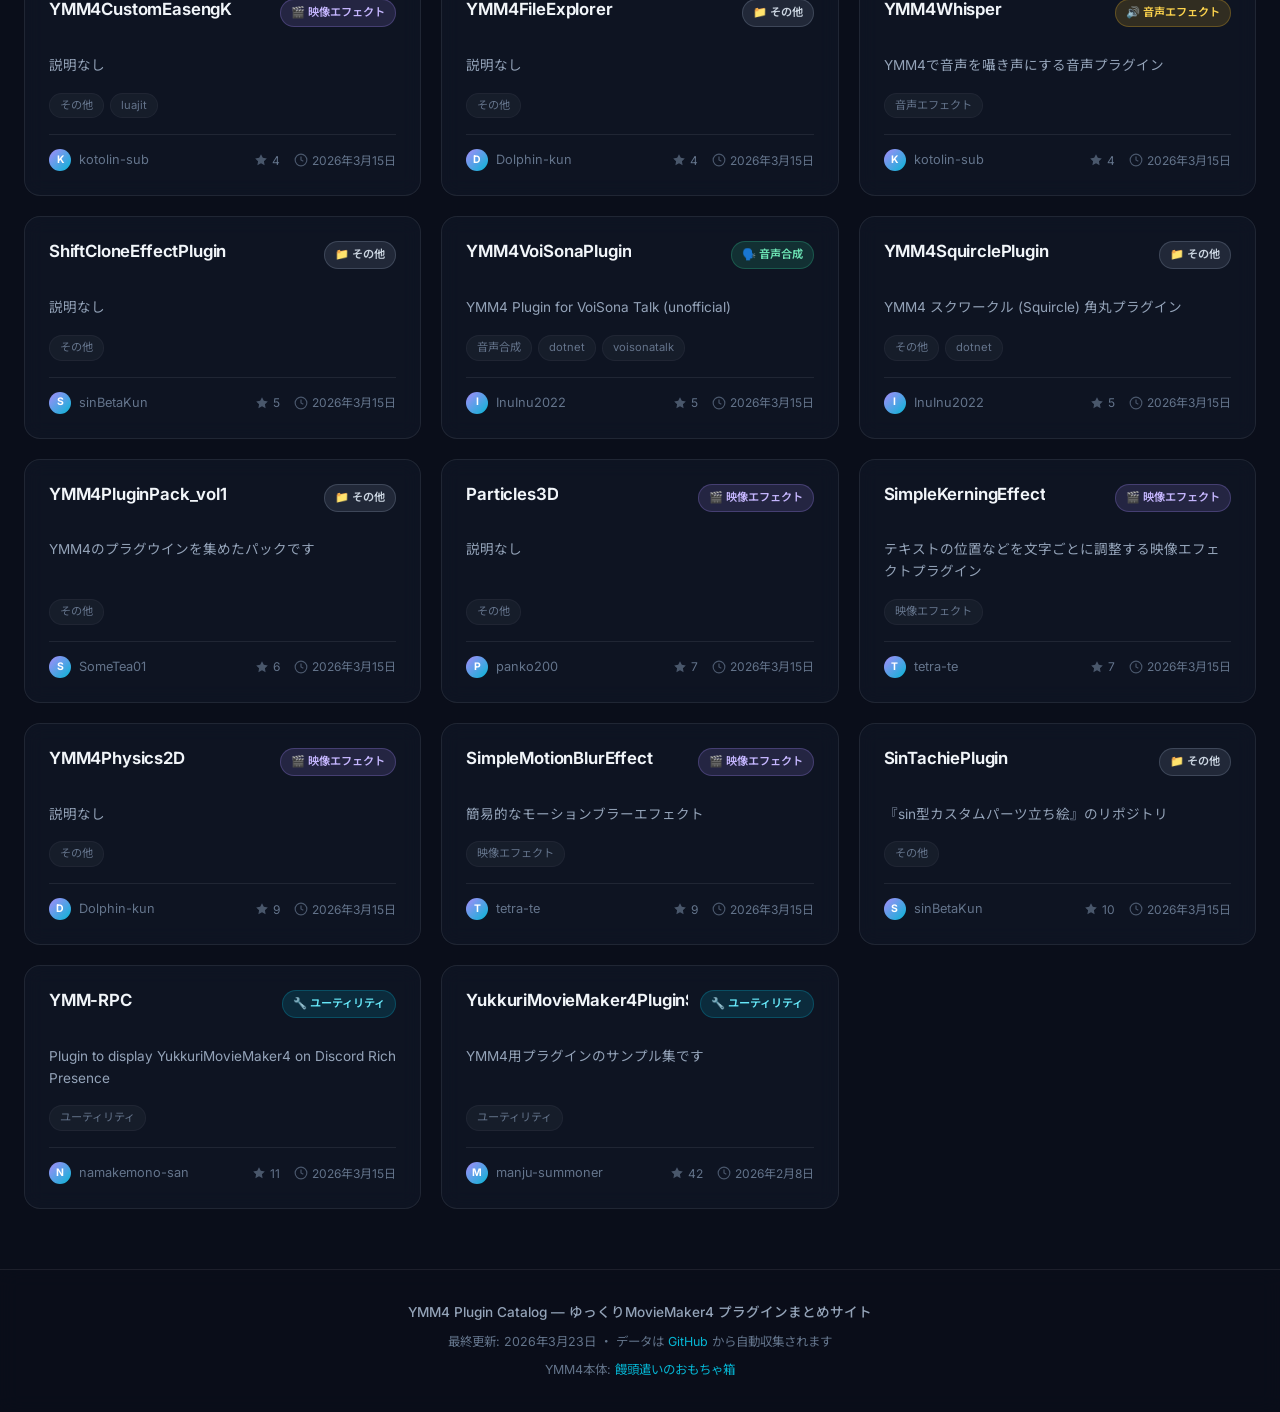
==== commit 413f98cc: "Add files via upload" ====
--- a/index.html
+++ b/index.html
@@ -1,6 +1,5 @@
 <!DOCTYPE html>
 <html lang="ja">
-<html lang="en">
 <head>
   <meta charset="UTF-8">
   <meta name="viewport" content="width=device-width, initial-scale=1.0">
@@ -38,18 +37,6 @@
     "author": { "@type": "Person", "name": "modurili" }
   }
   </script>
-    <meta charset="UTF-8">
-    <meta name="viewport" content="width=device-width, initial-scale=1.0">
-    <link rel="preload" href="path/to/font.woff2" as="font" type="font/woff2" crossorigin="anonymous">
-    <link rel="stylesheet" href="styles.css" media="print" onload="this.media='all'">
-    <style>
-        @font-face {
-            font-family: 'MyFont';
-            src: url('path/to/font.woff2') format('woff2');
-            font-display: swap;
-        }
-    </style>
-    <title>Improved Performance</title>
 </head>
 <body>
   <!-- Background effects -->
@@ -210,3 +197,7 @@
       </p>
     </div>
   </footer>
+
+  <script src="app.js"></script>
+</body>
+</html>
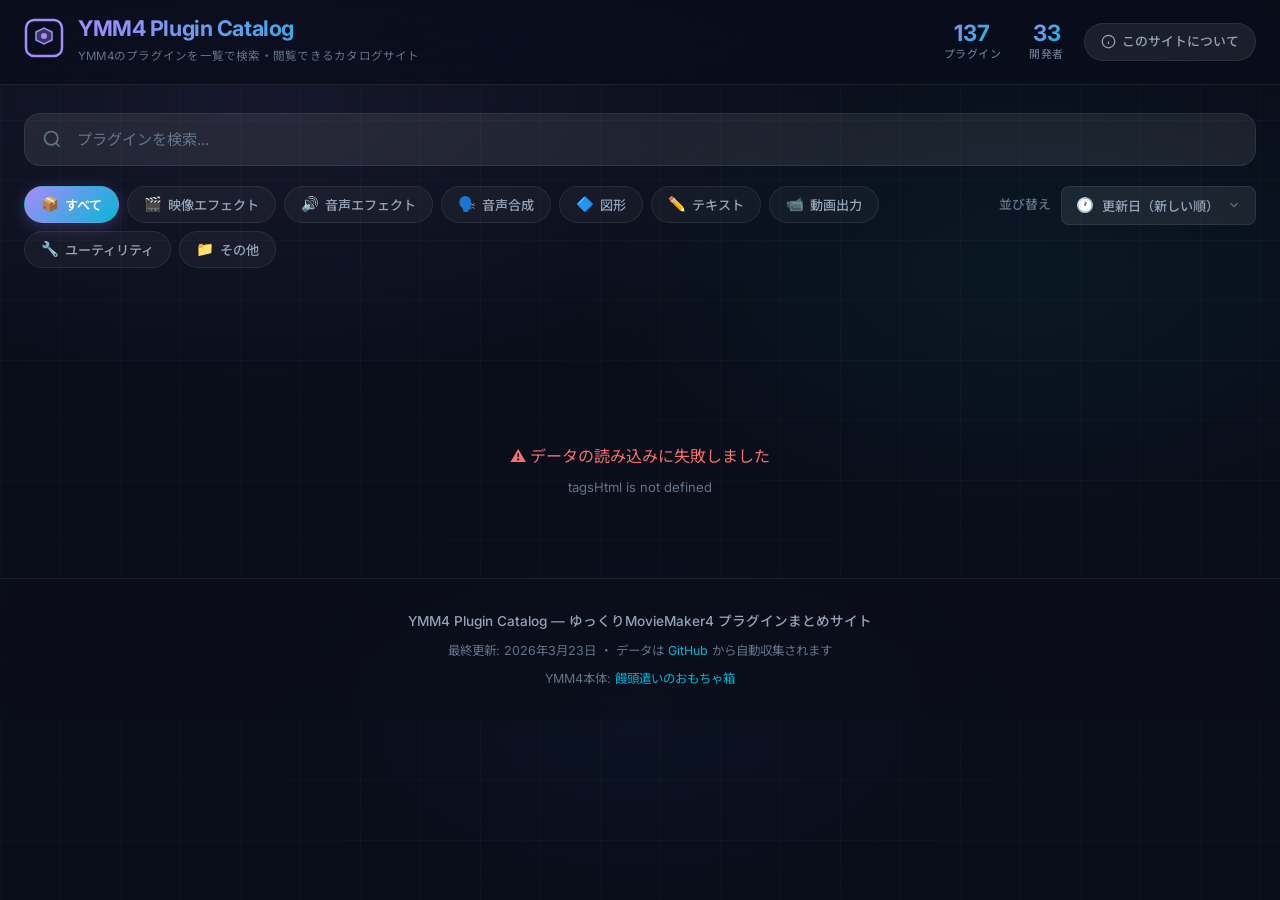
==== commit e32cd43c: "Add files via upload" ====
--- a/index.html
+++ b/index.html
@@ -23,7 +23,7 @@
   <link rel="apple-touch-icon" href="favicon.png">
   <link rel="preconnect" href="https://fonts.googleapis.com">
   <link rel="preconnect" href="https://fonts.gstatic.com" crossorigin>
-  <link href="https://fonts.googleapis.com/css2?family=Inter:wght@300;400;500;600;700;800&family=Noto+Sans+JP:wght@300;400;500;600;700&display=swap" rel="stylesheet">
+  <link href="https://fonts.googleapis.com/css2?family=Inter:wght@400;500;600;700&family=Noto+Sans+JP:wght@400;500;600;700&display=swap" rel="stylesheet">
   <link rel="stylesheet" href="style.css">
   <meta name="google-site-verification" content="UJ30S6abTE9dyknzBQzSN0gD45bHF-pYRFPIs-YpJ1I" />
   <script type="application/ld+json">
--- a/style.css
+++ b/style.css
@@ -238,7 +238,6 @@
   font-size: 0.95rem;
   outline: none;
   transition: all var(--transition-normal);
-  backdrop-filter: blur(10px);
 }
 
 #search-input::placeholder {
@@ -311,7 +310,6 @@
   cursor: pointer;
   transition: all var(--transition-normal);
   white-space: nowrap;
-  backdrop-filter: blur(4px);
 }
 
 .filter-chip .chip-icon {
@@ -366,7 +364,6 @@
   cursor: pointer;
   transition: all var(--transition-normal);
   white-space: nowrap;
-  backdrop-filter: blur(4px);
   outline: none;
 }
 
@@ -499,7 +496,6 @@
   transition: all var(--transition-slow);
   position: relative;
   overflow: hidden;
-  backdrop-filter: blur(10px);
   opacity: 0;
   transform: translateY(20px);
   animation: cardFadeIn 0.5s ease forwards;
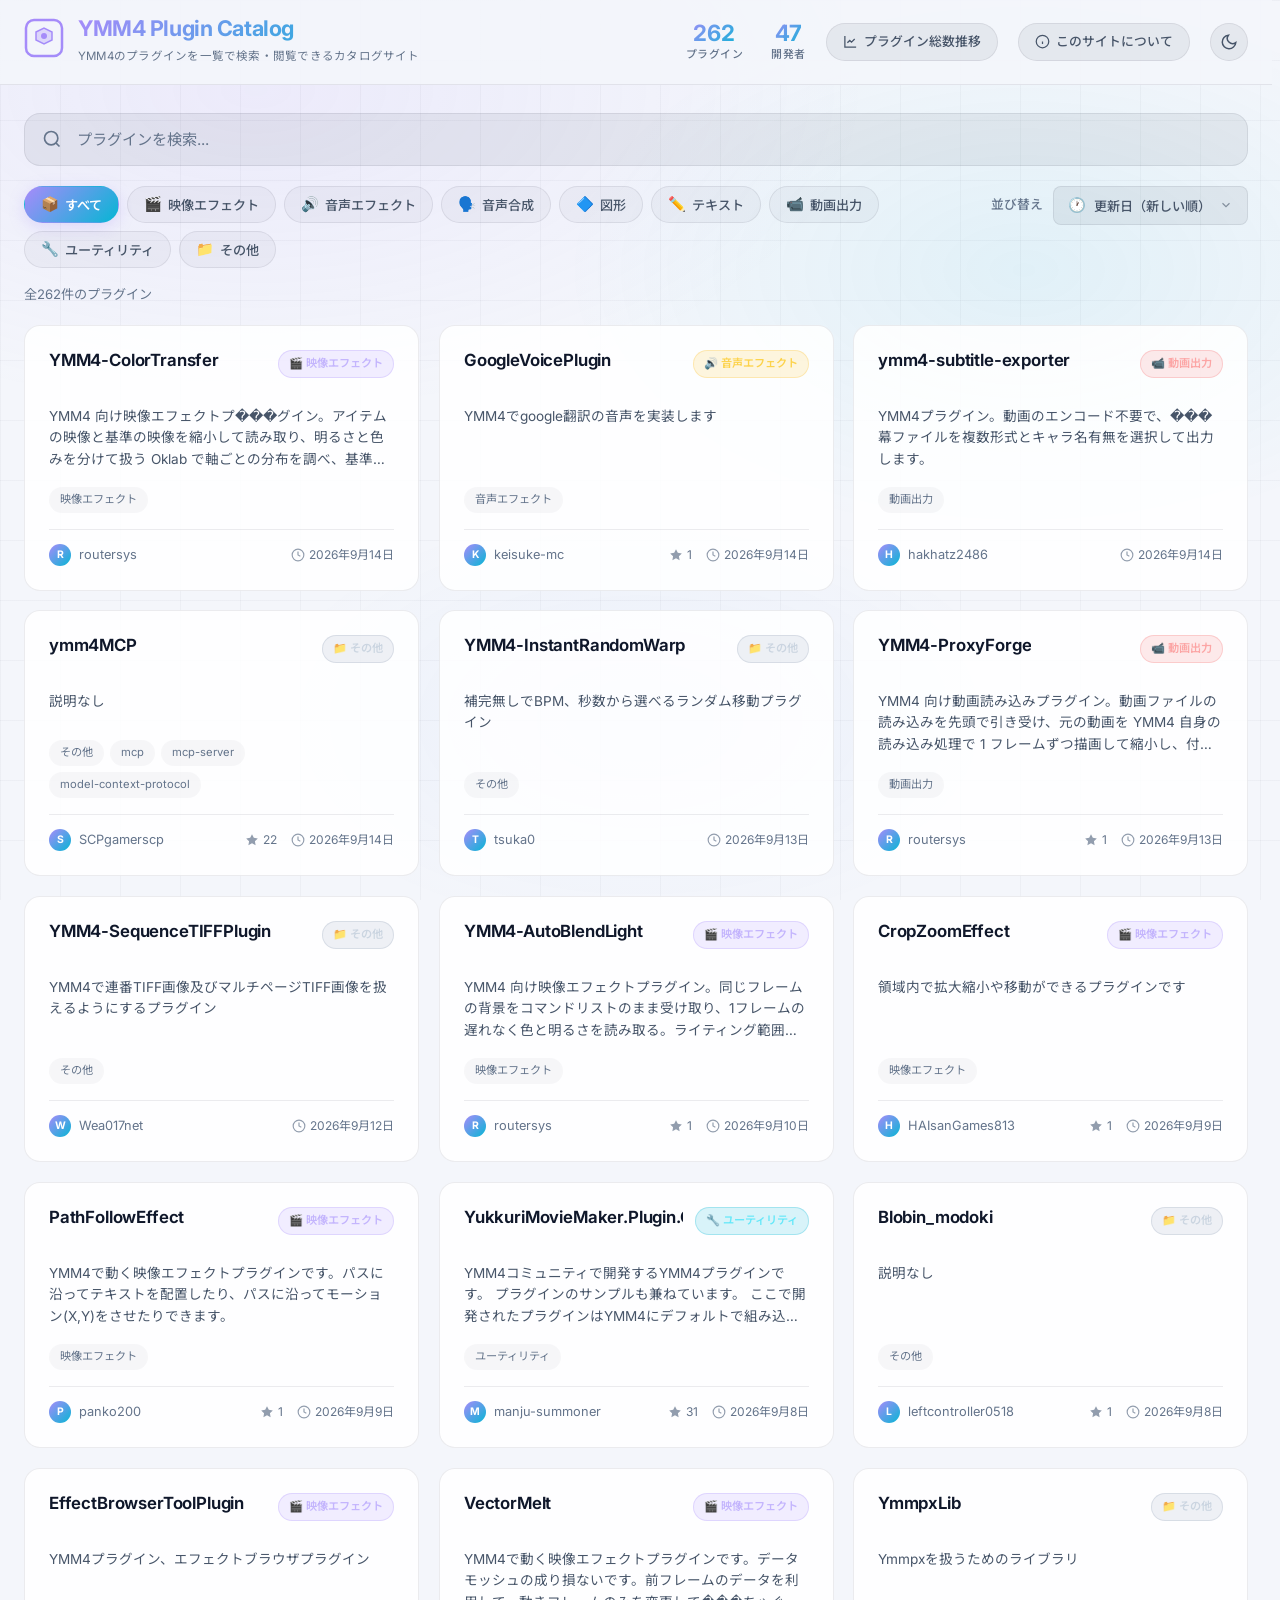
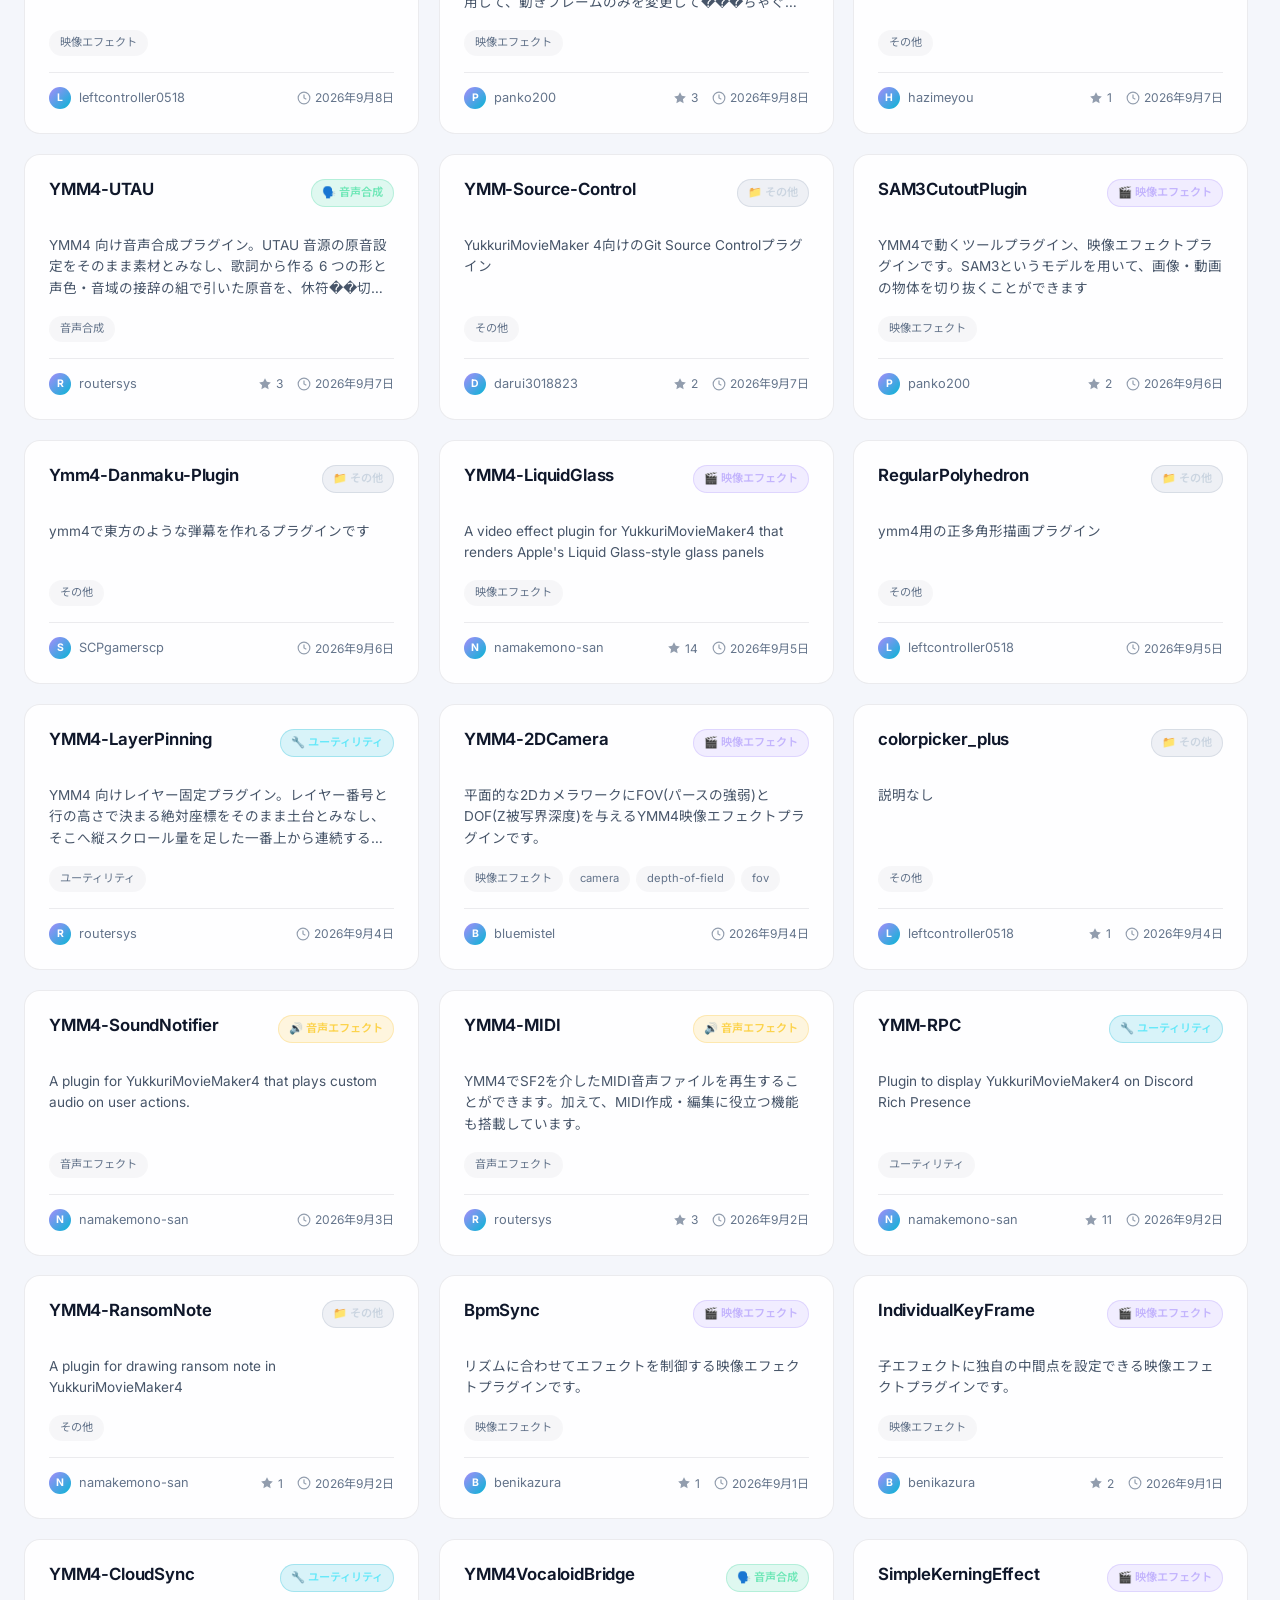
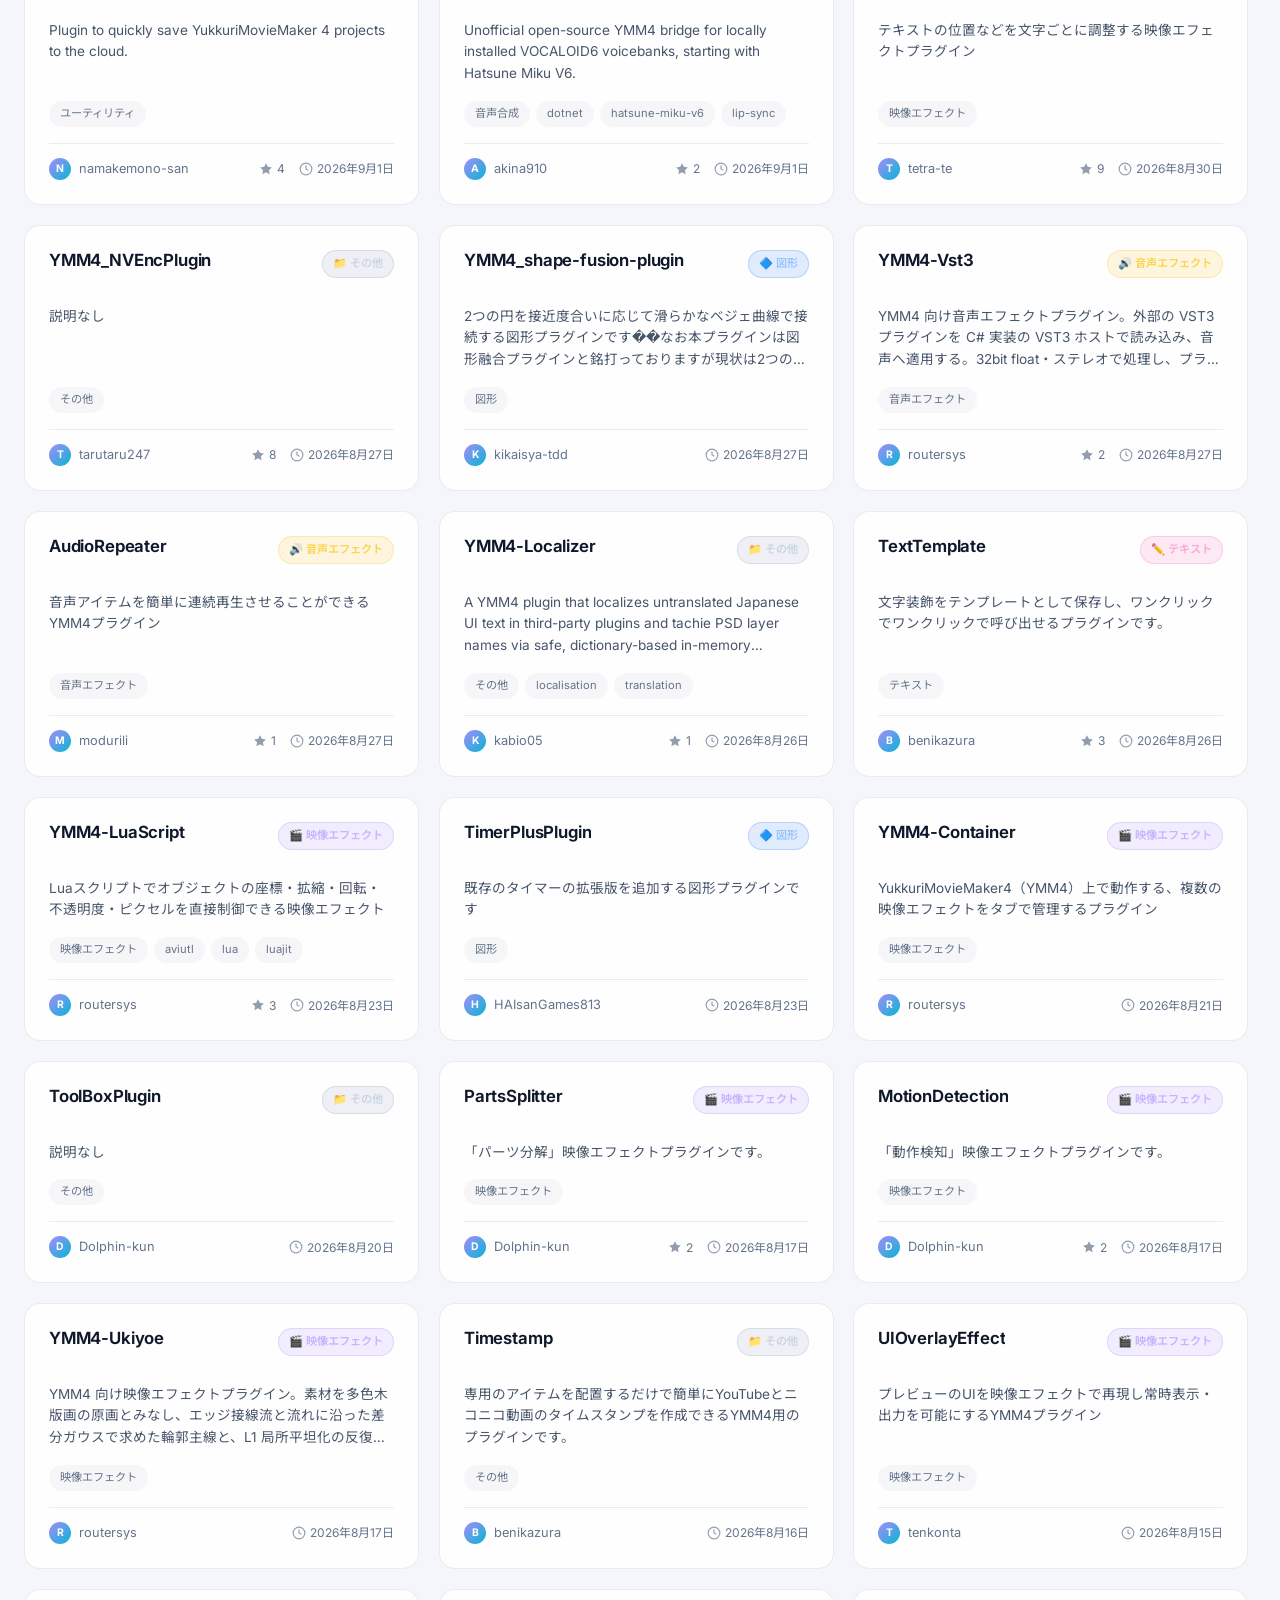
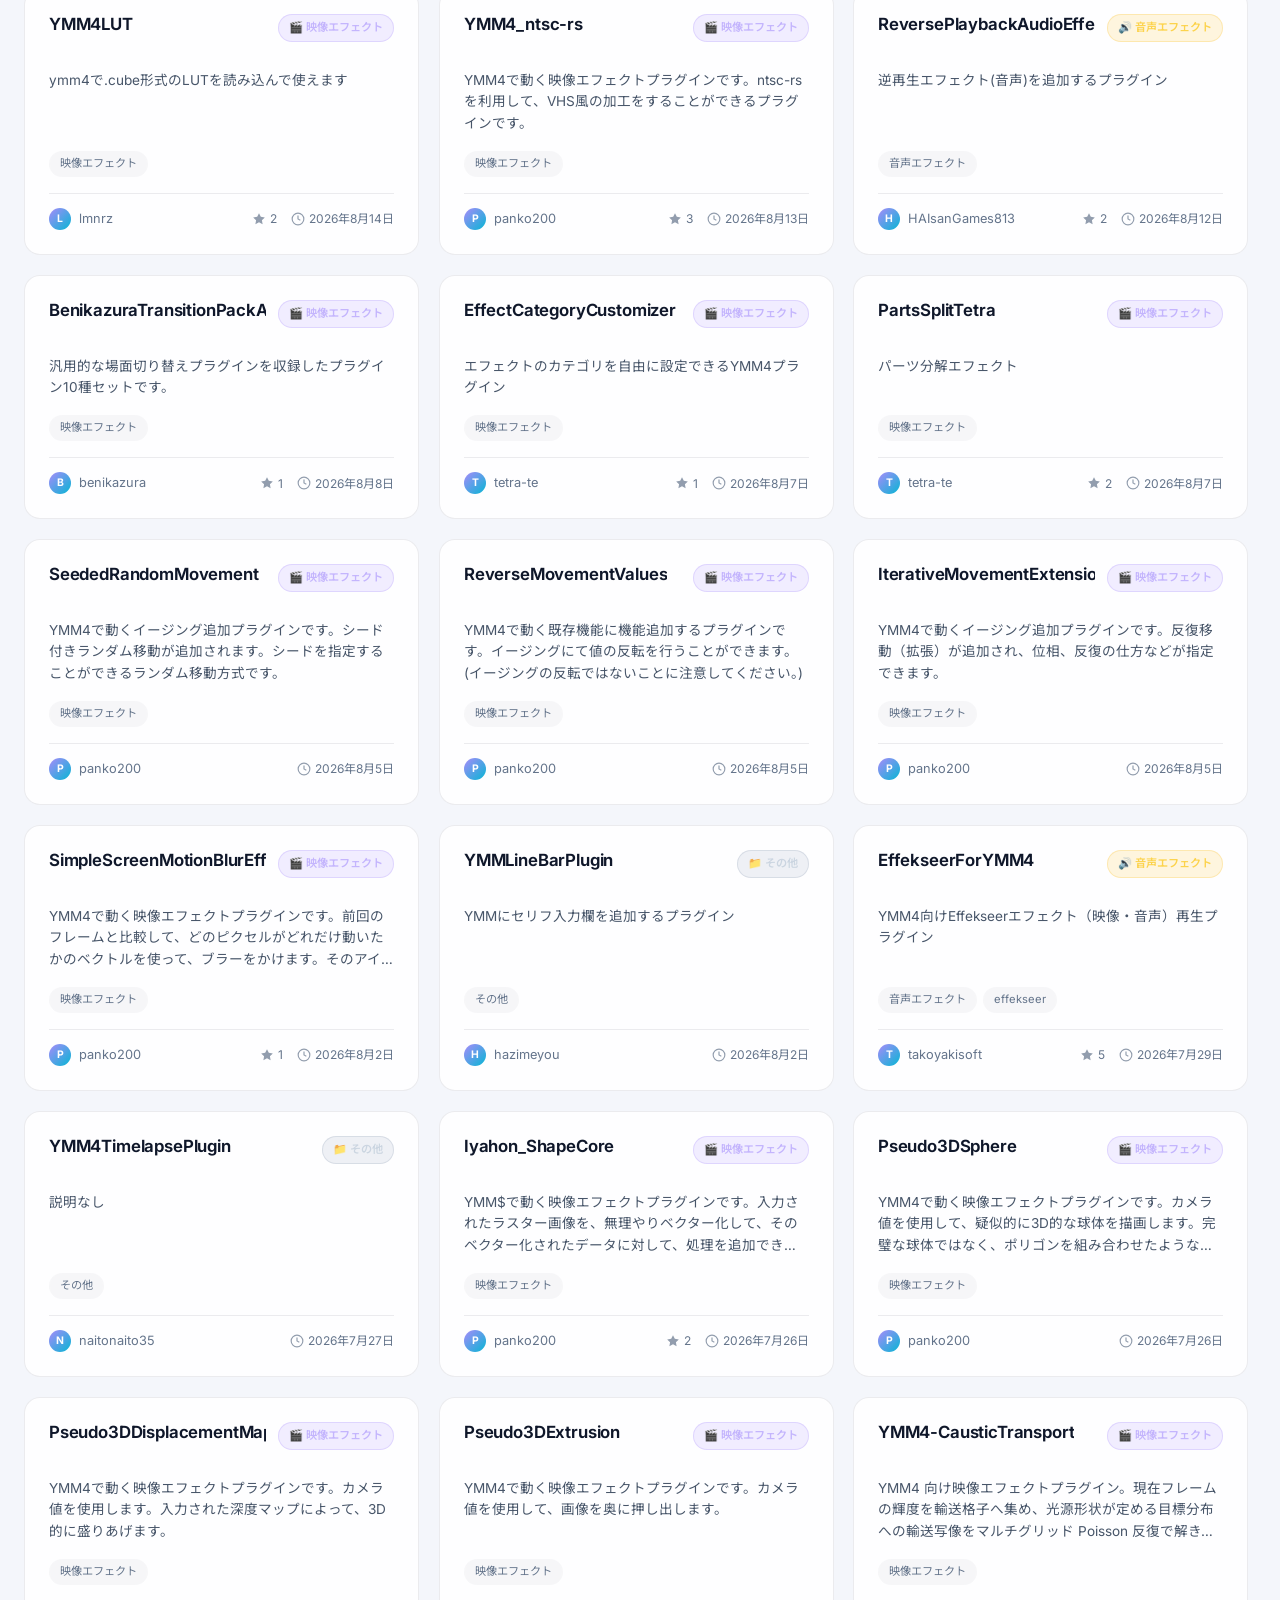
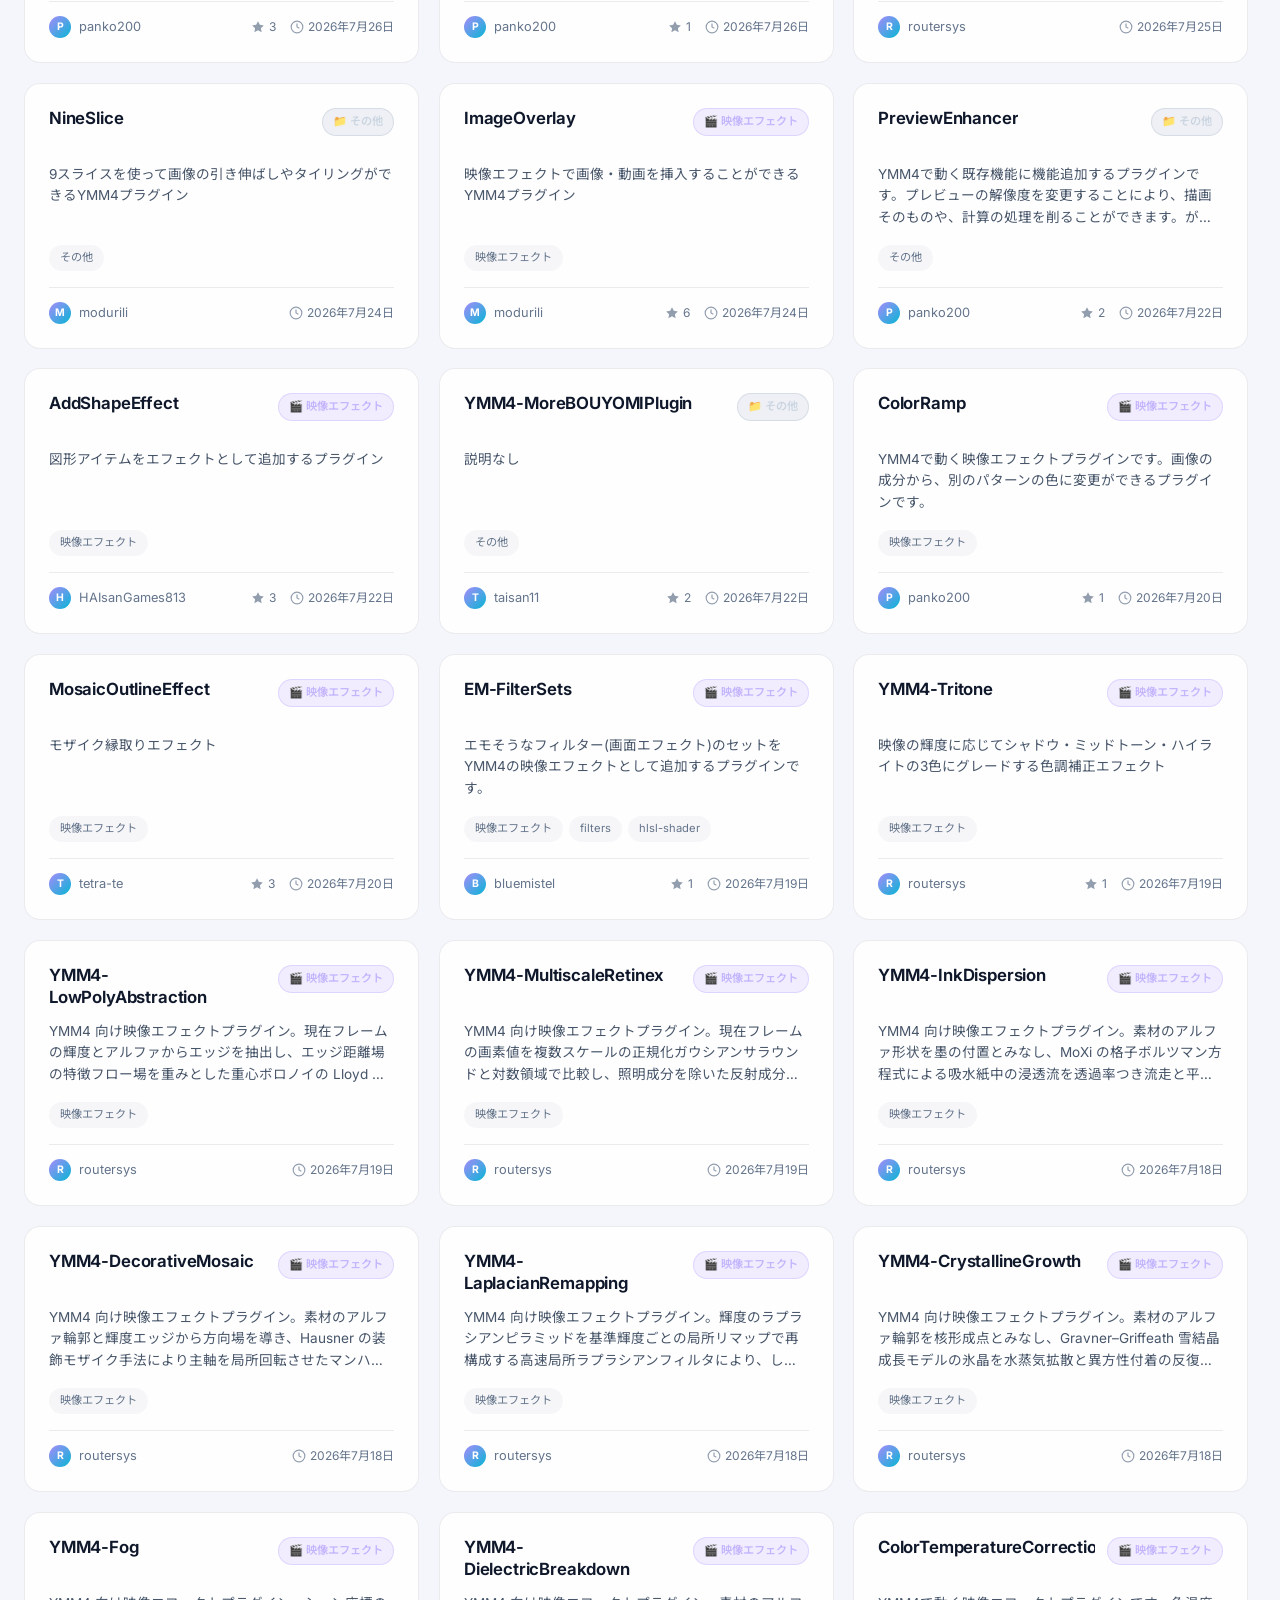
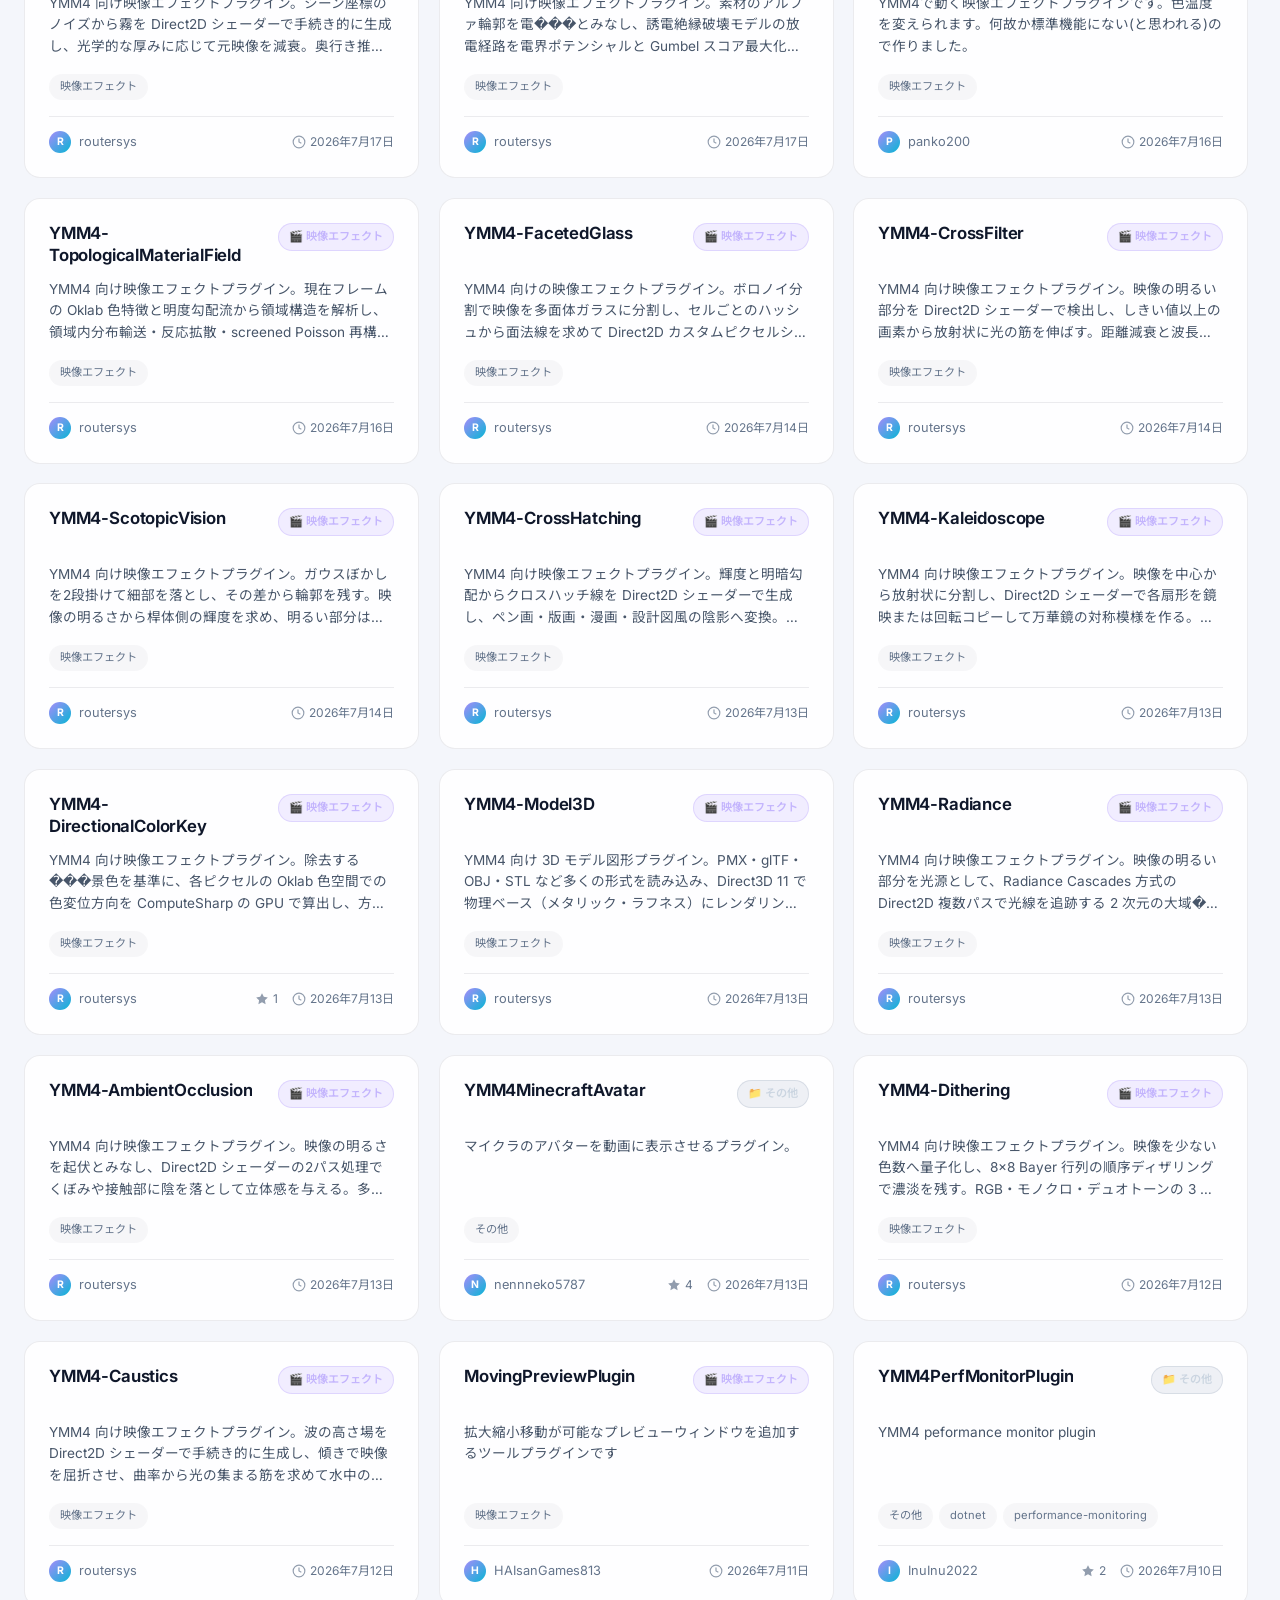
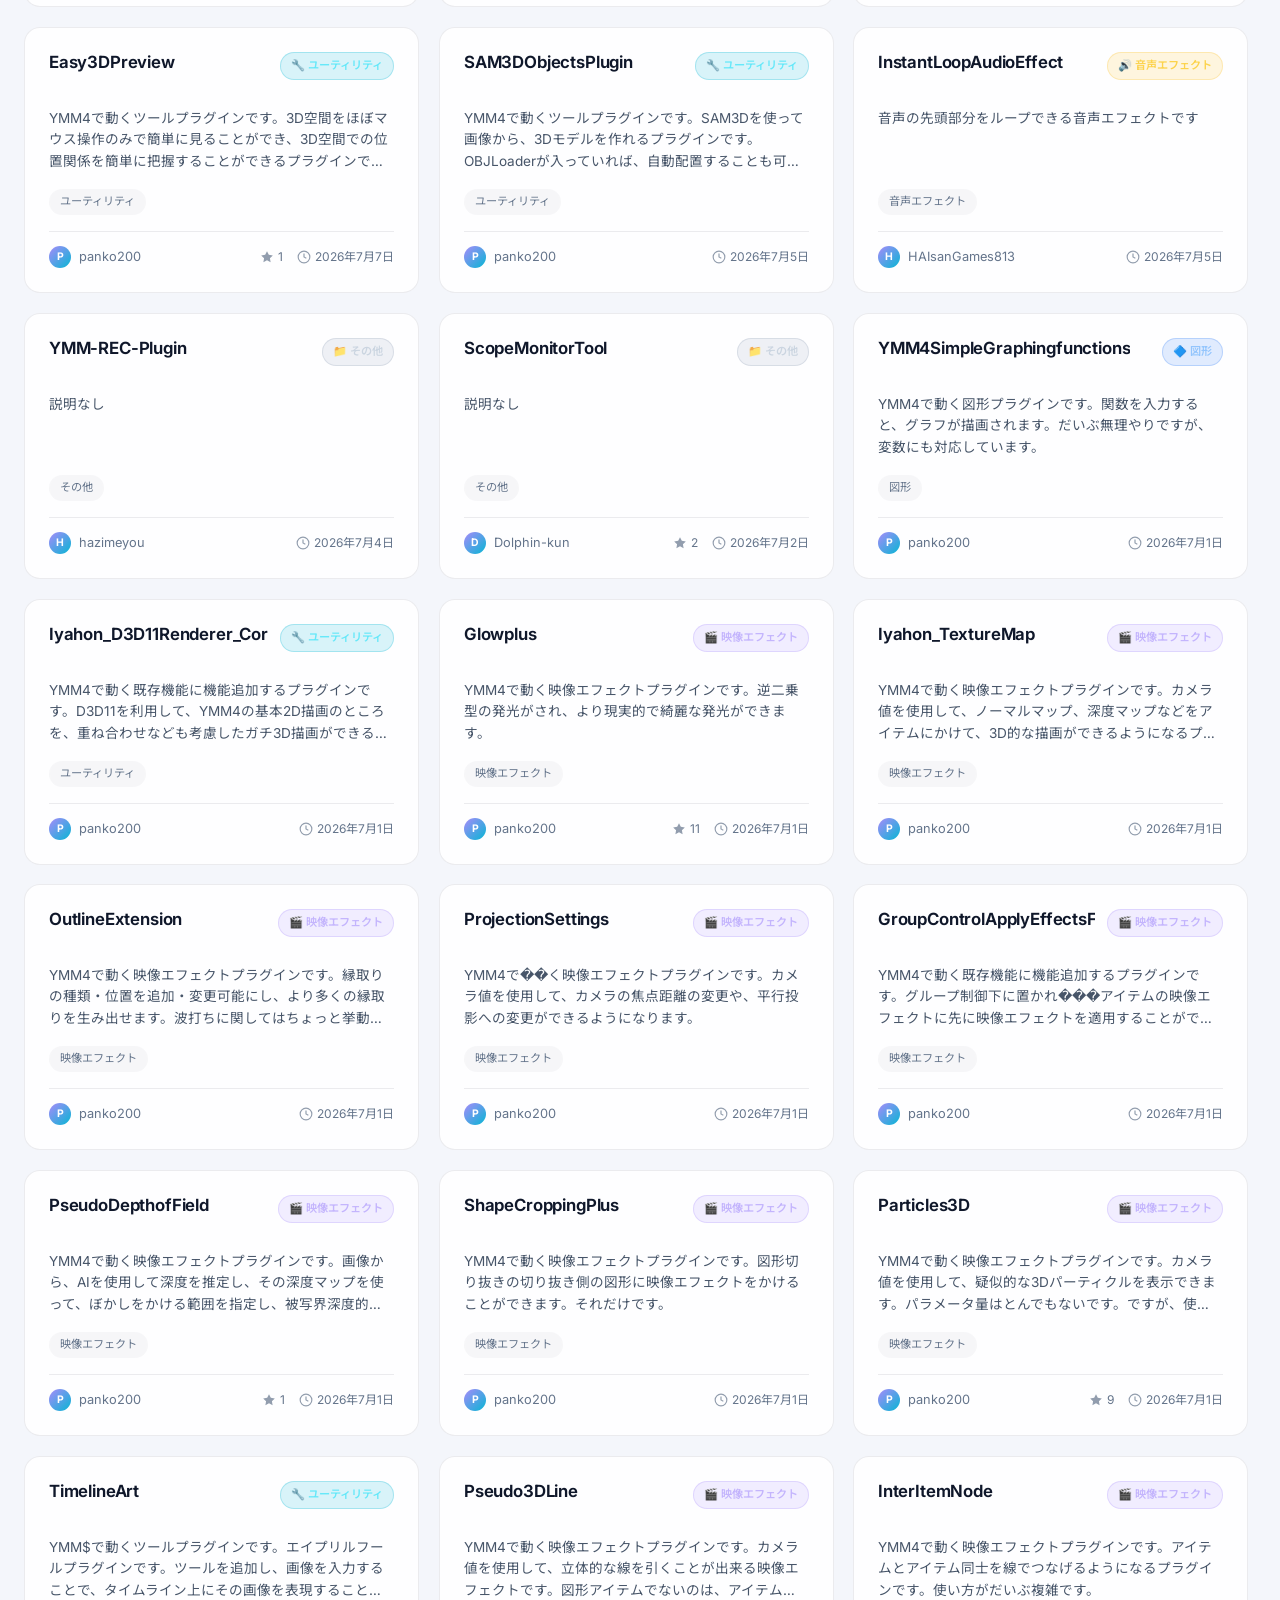
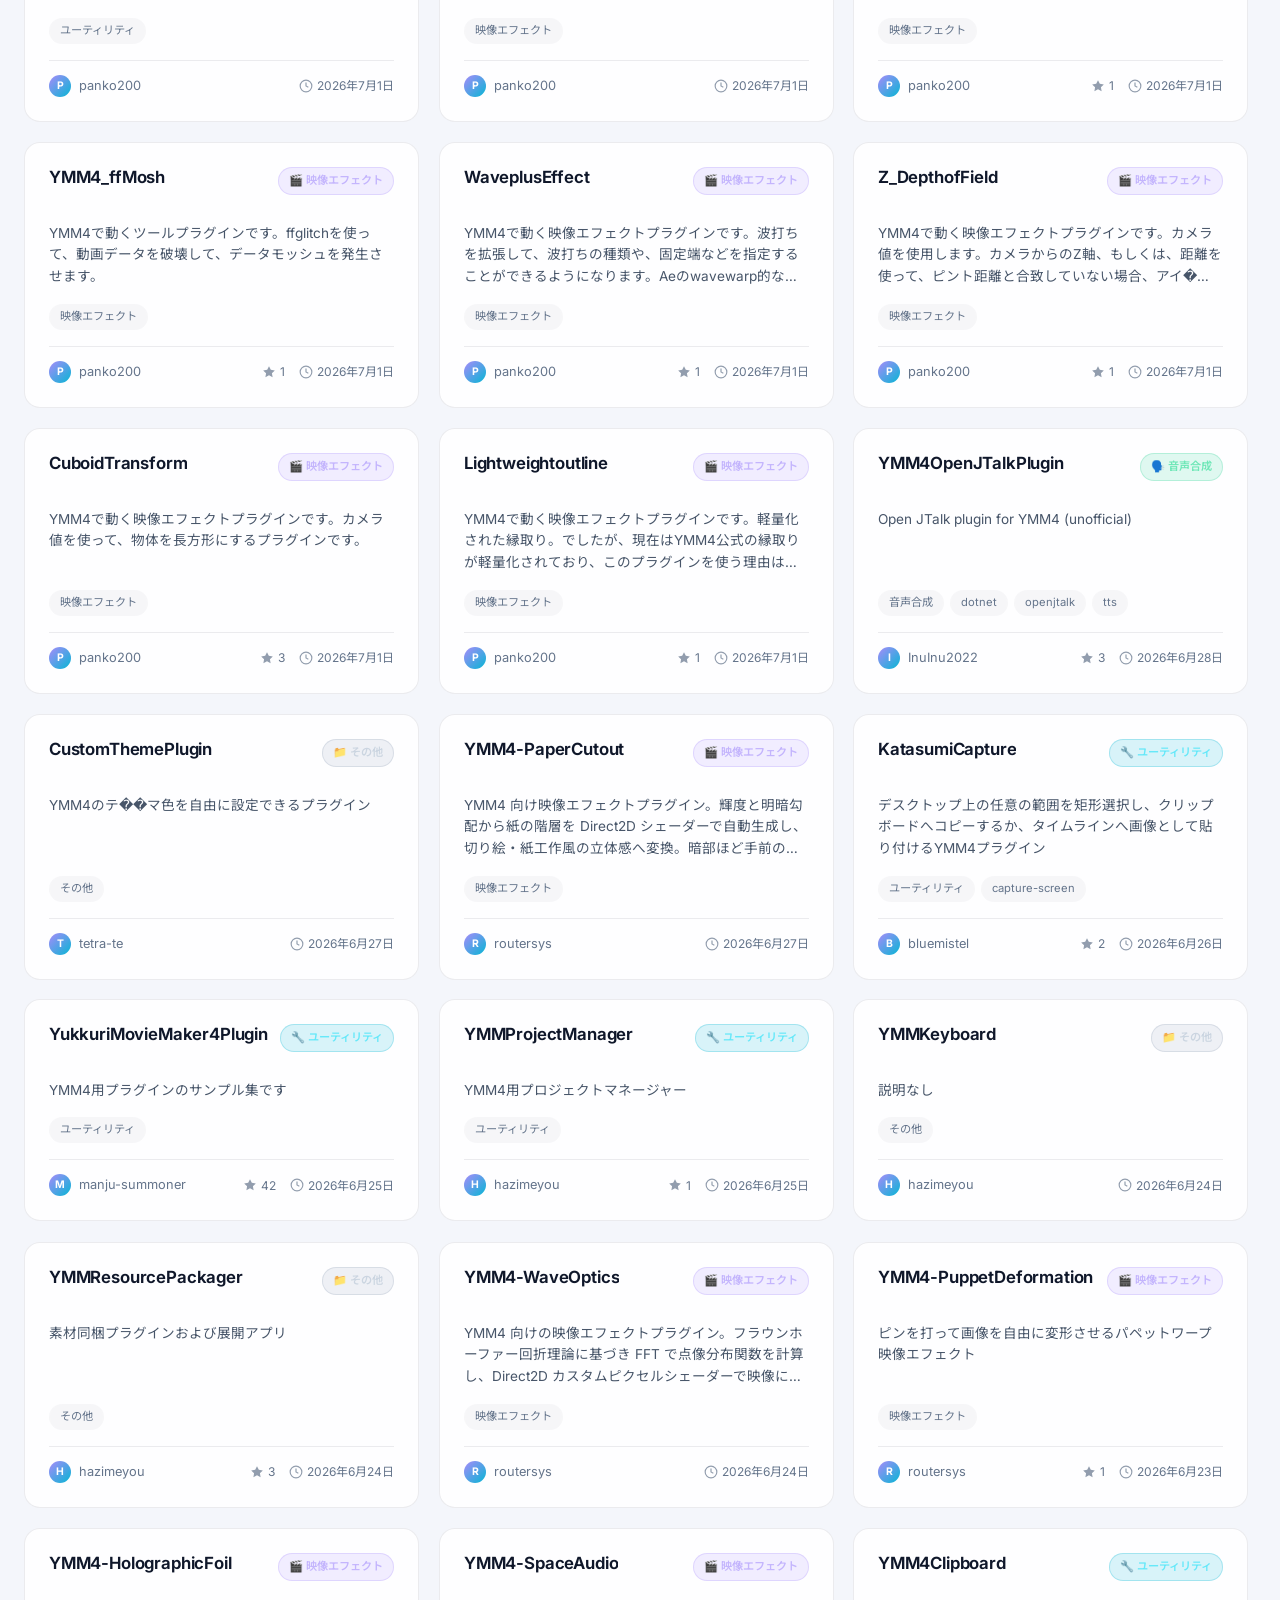
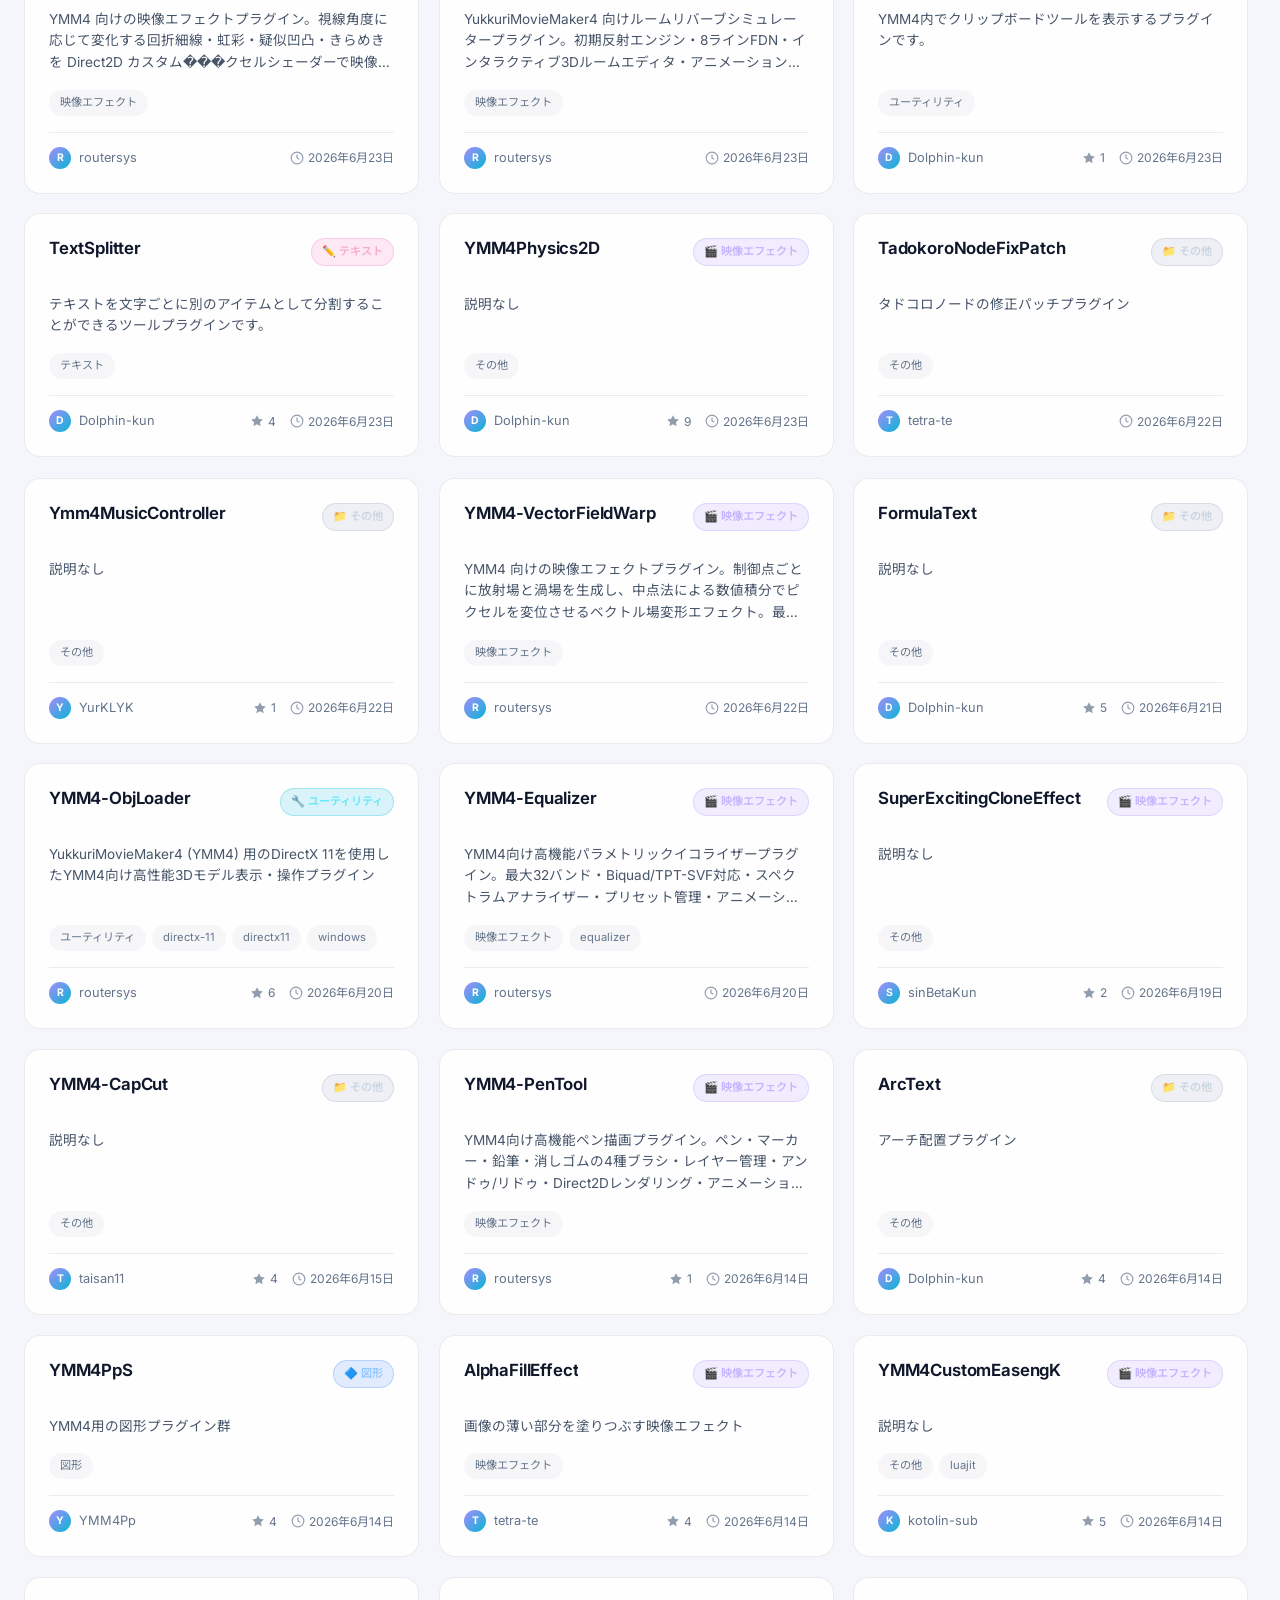
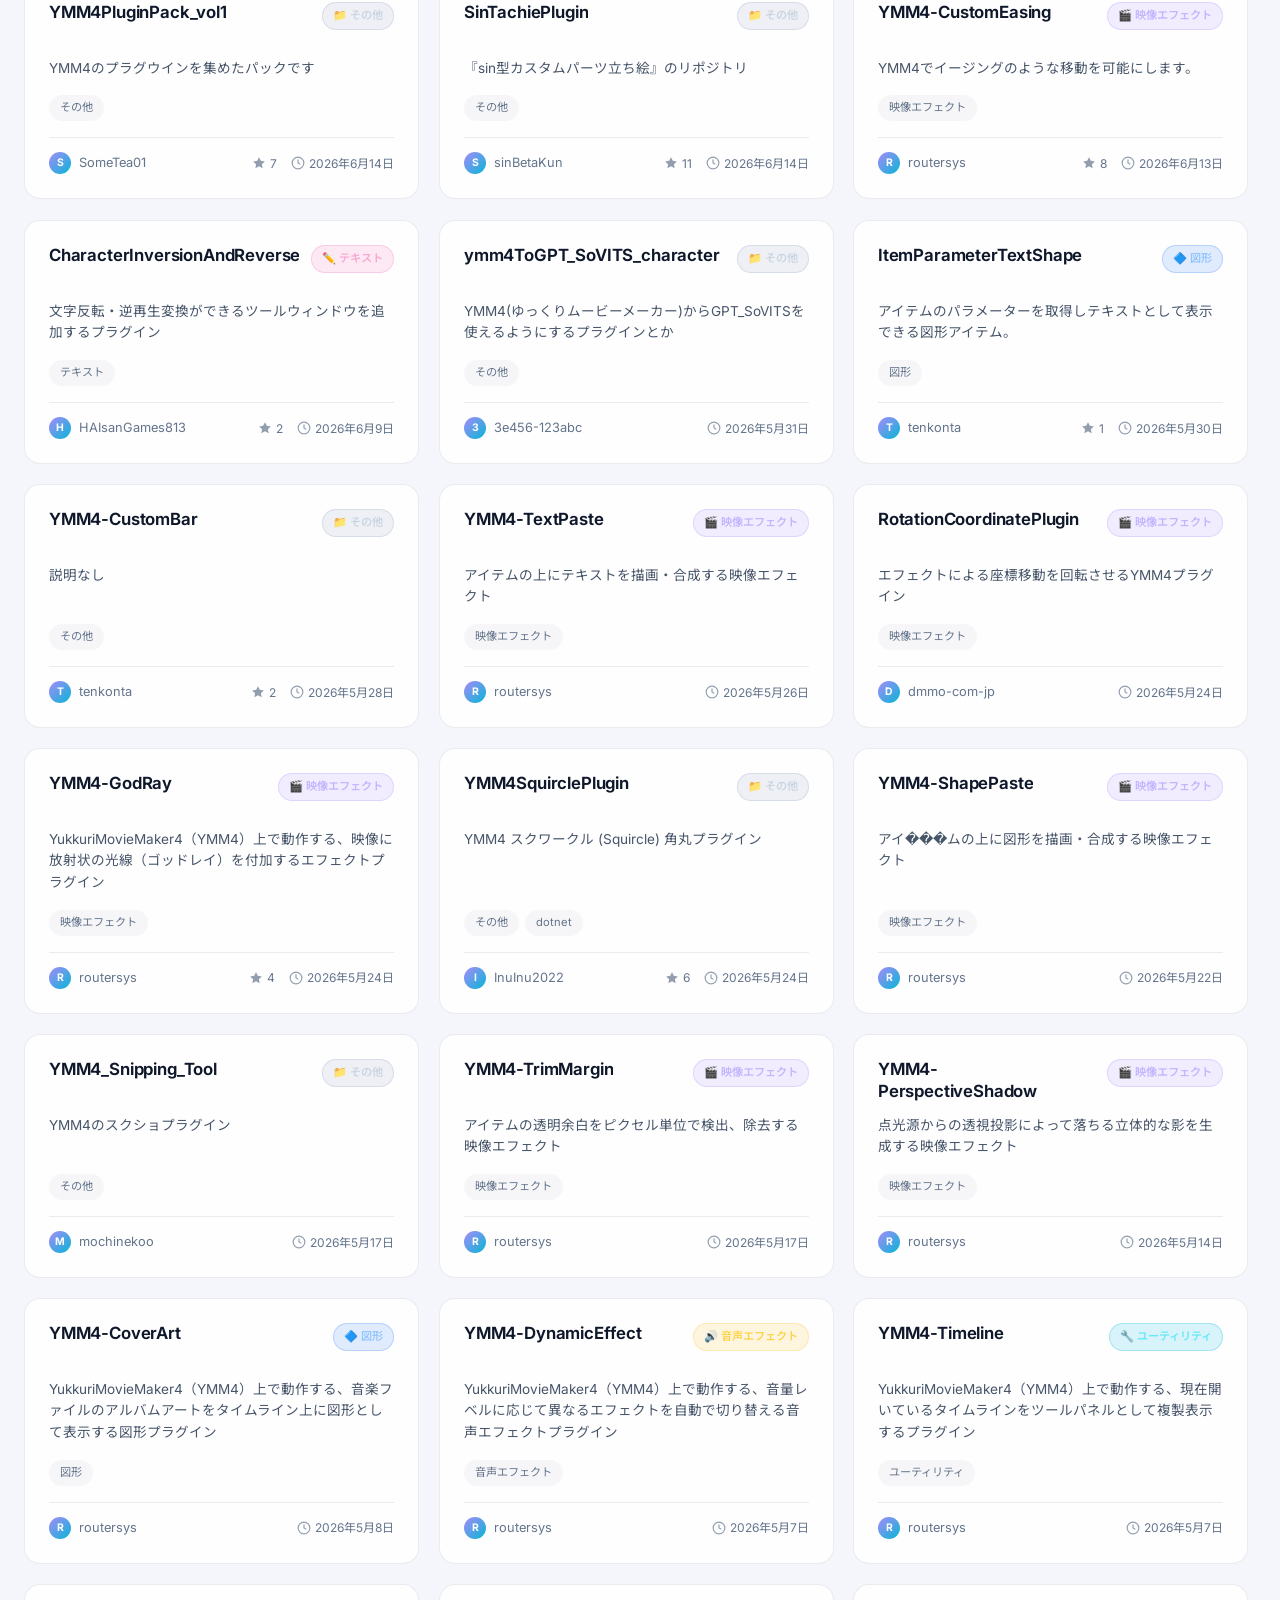
==== commit 9e67a817: "Add files via upload" ====
--- a/index.html
+++ b/index.html
@@ -77,10 +77,23 @@
             <span class="stat-label">開発者</span>
           </div>
         </div>
+        <a href="#stats-section" class="header-about-btn" id="header-stats-btn">
+          <svg viewBox="0 0 24 24" fill="none" stroke="currentColor" stroke-width="2"><path d="M3 3v18h18"/><path d="M18.7 8l-5.1 5.1-2.8-2.8L7 14.1"/></svg>
+          プラグイン総数推移
+        </a>
         <a href="about.html" class="header-about-btn" id="header-about-btn">
           <svg viewBox="0 0 24 24" fill="none" stroke="currentColor" stroke-width="2"><circle cx="12" cy="12" r="10"/><path d="M12 16v-4"/><path d="M12 8h.01"/></svg>
           このサイトについて
         </a>
+        <button class="theme-toggle-btn" id="theme-toggle-btn" title="ダークモード/ライトモード切り替え" aria-label="テーマ切り替え">
+          <svg class="icon-sun" viewBox="0 0 24 24" fill="none" stroke="currentColor" stroke-width="2">
+            <circle cx="12" cy="12" r="4"/>
+            <path d="M12 2v2M12 20v2M4.93 4.93l1.41 1.41M17.66 17.66l1.41 1.41M2 12h2M20 12h2M4.93 19.07l1.41-1.41M17.66 6.34l1.41-1.41"/>
+          </svg>
+          <svg class="icon-moon" viewBox="0 0 24 24" fill="none" stroke="currentColor" stroke-width="2">
+            <path d="M21 12.79A9 9 0 1 1 11.21 3 7 7 0 0 0 21 12.79z"/>
+          </svg>
+        </button>
       </div>
     </div>
   </header>
@@ -184,6 +197,27 @@
     </div>
   </div>
 
+  <!-- Plugin Count Trend -->
+  <section class="stats-section" id="stats-section">
+    <div class="stats-section-inner">
+      <div class="stats-header">
+        <h2 class="stats-title">
+          <svg viewBox="0 0 24 24" fill="none" stroke="currentColor" stroke-width="2"><path d="M3 3v18h18"/><path d="M18.7 8l-5.1 5.1-2.8-2.8L7 14.1"/></svg>
+          プラグイン総数の推移
+        </h2>
+        <p class="stats-subtitle">GitHubから収集したデータをもとに、YMM4プラグインの公開累計数の推移を表示しています</p>
+      </div>
+      <div class="chart-card">
+        <div class="chart-wrapper" id="chart-wrapper">
+          <!-- Chart rendered by JavaScript -->
+        </div>
+        <div class="chart-empty" id="chart-empty" style="display:none;">
+          <p>グラフを表示するのに十分なデータがありません</p>
+        </div>
+      </div>
+    </div>
+  </section>
+
   <!-- Footer -->
   <footer class="footer">
     <div class="footer-inner">
--- a/style.css
+++ b/style.css
@@ -31,6 +31,48 @@
   --max-width: 1280px;
 }
 
+/* ===== Light Theme ===== */
+html[data-theme="light"] {
+  --bg-primary: #f4f6fb;
+  --bg-secondary: #ffffff;
+  --bg-card: rgba(255, 255, 255, 0.85);
+  --bg-card-hover: rgba(255, 255, 255, 1);
+  --bg-glass: rgba(15, 23, 42, 0.03);
+  --bg-glass-strong: rgba(15, 23, 42, 0.06);
+  --border-glass: rgba(15, 23, 42, 0.08);
+  --border-glass-hover: rgba(15, 23, 42, 0.16);
+  --text-primary: #0f172a;
+  --text-secondary: #475569;
+  --text-muted: #64748b;
+  --shadow-sm: 0 2px 8px rgba(15, 23, 42, 0.08);
+  --shadow-md: 0 8px 32px rgba(15, 23, 42, 0.1);
+  --shadow-lg: 0 16px 48px rgba(15, 23, 42, 0.14);
+  --shadow-glow: 0 0 30px rgba(167, 139, 250, 0.12);
+}
+
+html[data-theme="light"] .bg-gradient {
+  background:
+    radial-gradient(ellipse 80% 60% at 20% 10%, rgba(167, 139, 250, 0.10) 0%, transparent 60%),
+    radial-gradient(ellipse 60% 50% at 80% 30%, rgba(6, 182, 212, 0.08) 0%, transparent 60%),
+    radial-gradient(ellipse 50% 40% at 50% 80%, rgba(59, 130, 246, 0.05) 0%, transparent 60%);
+}
+
+html[data-theme="light"] .bg-grid {
+  background-image:
+    linear-gradient(rgba(15, 23, 42, 0.03) 1px, transparent 1px),
+    linear-gradient(90deg, rgba(15, 23, 42, 0.03) 1px, transparent 1px);
+}
+
+html[data-theme="light"] .header,
+html[data-theme="light"] .footer {
+  background: rgba(244, 246, 251, 0.92);
+}
+
+html[data-theme="light"] .modal-btn-primary,
+html[data-theme="light"] .card-author-avatar {
+  color: #fff;
+}
+
 /* ===== Reset & Base ===== */
 *, *::before, *::after {
   margin: 0;
@@ -42,6 +84,8 @@
   scroll-behavior: smooth;
   -webkit-font-smoothing: antialiased;
   -moz-osx-font-smoothing: grayscale;
+  /* スクロールバーの幅を常に確保し、モーダルによるレイアウトシフト（ガくつき）を根本的になくす */
+  scrollbar-gutter: stable;
 }
 
 body {
@@ -88,9 +132,7 @@
   position: sticky;
   top: 0;
   z-index: 100;
-  backdrop-filter: blur(20px) saturate(180%);
-  -webkit-backdrop-filter: blur(20px) saturate(180%);
-  background: rgba(10, 14, 26, 0.85);
+  background: rgba(10, 14, 26, 0.95);
   border-bottom: 1px solid var(--border-glass);
 }
 
@@ -136,6 +178,50 @@
   background: rgba(167, 139, 250, 0.12);
   border-color: rgba(167, 139, 250, 0.25);
   color: var(--accent-purple);
+}
+
+/* ===== Theme Toggle Button ===== */
+.theme-toggle-btn {
+  display: inline-flex;
+  align-items: center;
+  justify-content: center;
+  width: 38px;
+  height: 38px;
+  flex-shrink: 0;
+  background: var(--bg-glass-strong);
+  border: 1px solid var(--border-glass);
+  border-radius: 50%;
+  color: var(--text-secondary);
+  cursor: pointer;
+  transition: all var(--transition-normal);
+}
+
+.theme-toggle-btn:hover {
+  background: rgba(167, 139, 250, 0.12);
+  border-color: rgba(167, 139, 250, 0.25);
+  color: var(--accent-purple);
+  transform: translateY(-1px);
+}
+
+.theme-toggle-btn svg {
+  width: 18px;
+  height: 18px;
+}
+
+.theme-toggle-btn .icon-sun,
+.theme-toggle-btn .icon-moon {
+  display: none;
+}
+
+/* ダークモード時は太陽アイコン（押すとライトモードになる）を表示 */
+html[data-theme="dark"] .theme-toggle-btn .icon-sun,
+html:not([data-theme]) .theme-toggle-btn .icon-sun {
+  display: block;
+}
+
+/* ライトモード時は月アイコン（押すとダークモードになる）を表示 */
+html[data-theme="light"] .theme-toggle-btn .icon-moon {
+  display: block;
 }
 
 .logo {
@@ -412,7 +498,6 @@
   visibility: hidden;
   transform: translateY(-8px) scale(0.97);
   transition: all var(--transition-normal);
-  backdrop-filter: blur(20px);
 }
 
 .sort-menu.open {
@@ -493,7 +578,7 @@
   border-radius: var(--radius-lg);
   padding: 24px;
   cursor: pointer;
-  transition: all var(--transition-slow);
+  transition: transform var(--transition-slow), box-shadow var(--transition-slow), border-color var(--transition-slow), background-color var(--transition-slow);
   position: relative;
   overflow: hidden;
   opacity: 0;
@@ -502,6 +587,7 @@
   /* カードサイズ統一: flexで縦方向に均等配置 */
   display: flex;
   flex-direction: column;
+  contain: content;
 }
 
 .plugin-card::before {
@@ -729,8 +815,7 @@
   position: fixed;
   inset: 0;
   z-index: 1000;
-  background: rgba(0, 0, 0, 0.6);
-  backdrop-filter: blur(8px);
+  background: rgba(0, 0, 0, 0.85);
   display: flex;
   align-items: center;
   justify-content: center;
@@ -938,13 +1023,155 @@
   height: 18px;
 }
 
+/* ===== Plugin Count Trend Section ===== */
+.stats-section {
+  position: relative;
+  z-index: 10;
+  scroll-margin-top: 90px;
+  max-width: var(--max-width);
+  margin: 20px auto 0;
+  padding: 40px 24px;
+}
+
+.stats-header {
+  margin-bottom: 24px;
+  text-align: center;
+}
+
+.stats-title {
+  display: inline-flex;
+  align-items: center;
+  gap: 10px;
+  font-size: 1.5rem;
+  font-weight: 700;
+  letter-spacing: -0.02em;
+  color: var(--text-primary);
+  margin-bottom: 8px;
+}
+
+.stats-title svg {
+  width: 24px;
+  height: 24px;
+  color: var(--accent-cyan);
+}
+
+.stats-subtitle {
+  font-size: 0.85rem;
+  color: var(--text-muted);
+  max-width: 560px;
+  margin: 0 auto;
+}
+
+.chart-card {
+  background: var(--bg-card);
+  border: 1px solid var(--border-glass);
+  border-radius: var(--radius-lg);
+  padding: 28px;
+  box-shadow: var(--shadow-md);
+}
+
+.chart-wrapper {
+  width: 100%;
+  overflow-x: auto;
+}
+
+.chart-wrapper svg {
+  display: block;
+  width: 100%;
+  height: auto;
+}
+
+.chart-axis-line {
+  stroke: var(--border-glass);
+  stroke-width: 1;
+}
+
+.chart-grid-line {
+  stroke: var(--border-glass);
+  stroke-width: 1;
+  stroke-dasharray: 4 4;
+}
+
+.chart-axis-label {
+  fill: var(--text-muted);
+  font-family: var(--font-sans);
+  font-size: 11px;
+}
+
+.chart-area-fill {
+  fill: url(#chart-area-grad);
+  opacity: 0.5;
+}
+
+.chart-line {
+  fill: none;
+  stroke: url(#chart-line-grad);
+  stroke-width: 2.5;
+  stroke-linecap: round;
+  stroke-linejoin: round;
+}
+
+.chart-point {
+  fill: var(--bg-card);
+  stroke: var(--accent-purple);
+  stroke-width: 2;
+  cursor: pointer;
+  transition: r var(--transition-fast);
+}
+
+.chart-point:hover {
+  r: 6;
+  fill: var(--accent-purple);
+}
+
+.chart-point-tooltip {
+  pointer-events: none;
+}
+
+.chart-tooltip-bg {
+  fill: var(--bg-secondary);
+  stroke: var(--border-glass-hover);
+  stroke-width: 1;
+}
+
+.chart-tooltip-text {
+  fill: var(--text-primary);
+  font-family: var(--font-sans);
+  font-weight: 600;
+}
+
+.chart-tooltip-subtext {
+  fill: var(--text-muted);
+  font-family: var(--font-sans);
+}
+
+.chart-empty {
+  text-align: center;
+  padding: 40px;
+  color: var(--text-muted);
+  font-size: 0.9rem;
+}
+
+@media (max-width: 768px) {
+  .stats-section {
+    padding: 28px 16px;
+  }
+
+  .chart-card {
+    padding: 18px 12px;
+  }
+
+  .stats-title {
+    font-size: 1.2rem;
+  }
+}
+
 /* ===== Footer ===== */
 .footer {
   position: relative;
   z-index: 10;
   border-top: 1px solid var(--border-glass);
-  background: rgba(10, 14, 26, 0.6);
-  backdrop-filter: blur(10px);
+  background: rgba(10, 14, 26, 0.95);
 }
 
 .footer-inner {
@@ -1040,11 +1267,19 @@
   .header-right {
     width: 100%;
     justify-content: space-between;
+    flex-wrap: wrap;
+    row-gap: 10px;
   }
 
   .header-about-btn {
     font-size: 0.75rem;
     padding: 7px 12px;
+  }
+
+  .header-stats {
+    order: 3;
+    width: 100%;
+    justify-content: flex-start;
   }
 
   .header-stats {
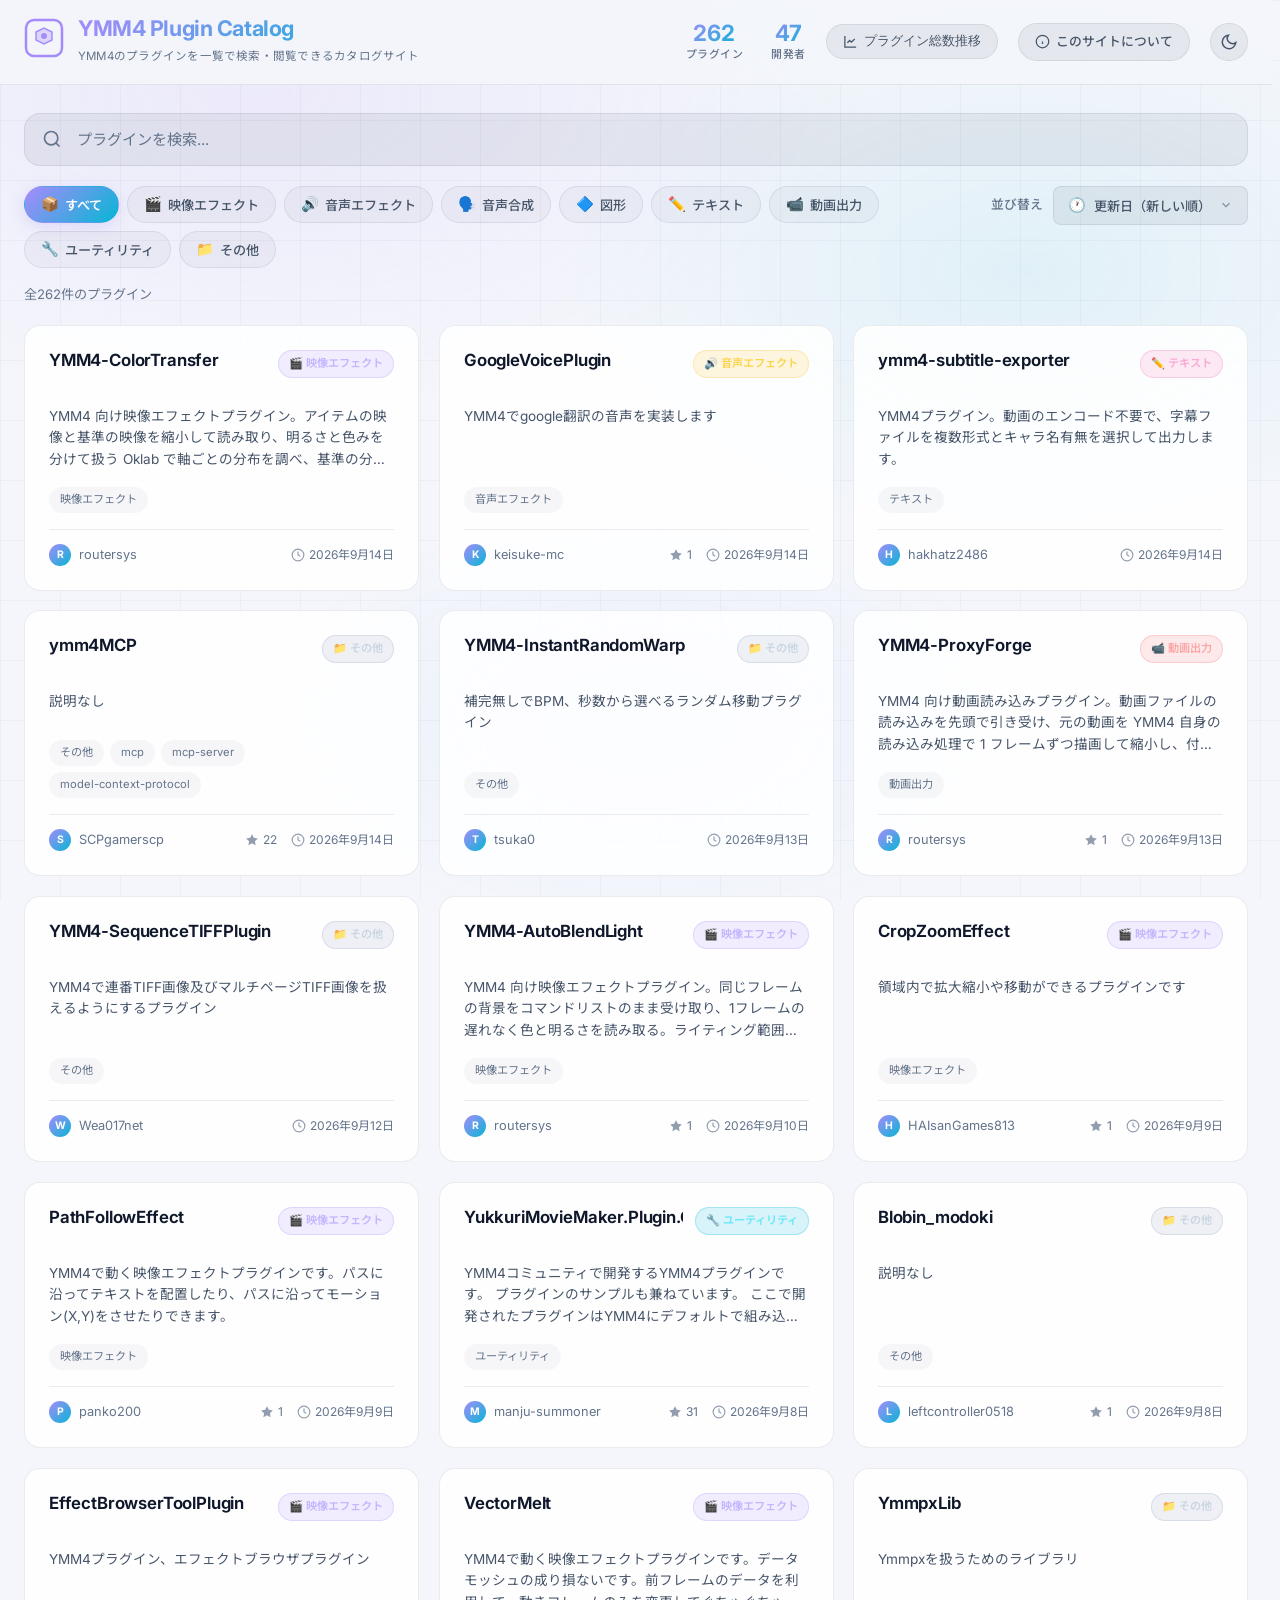
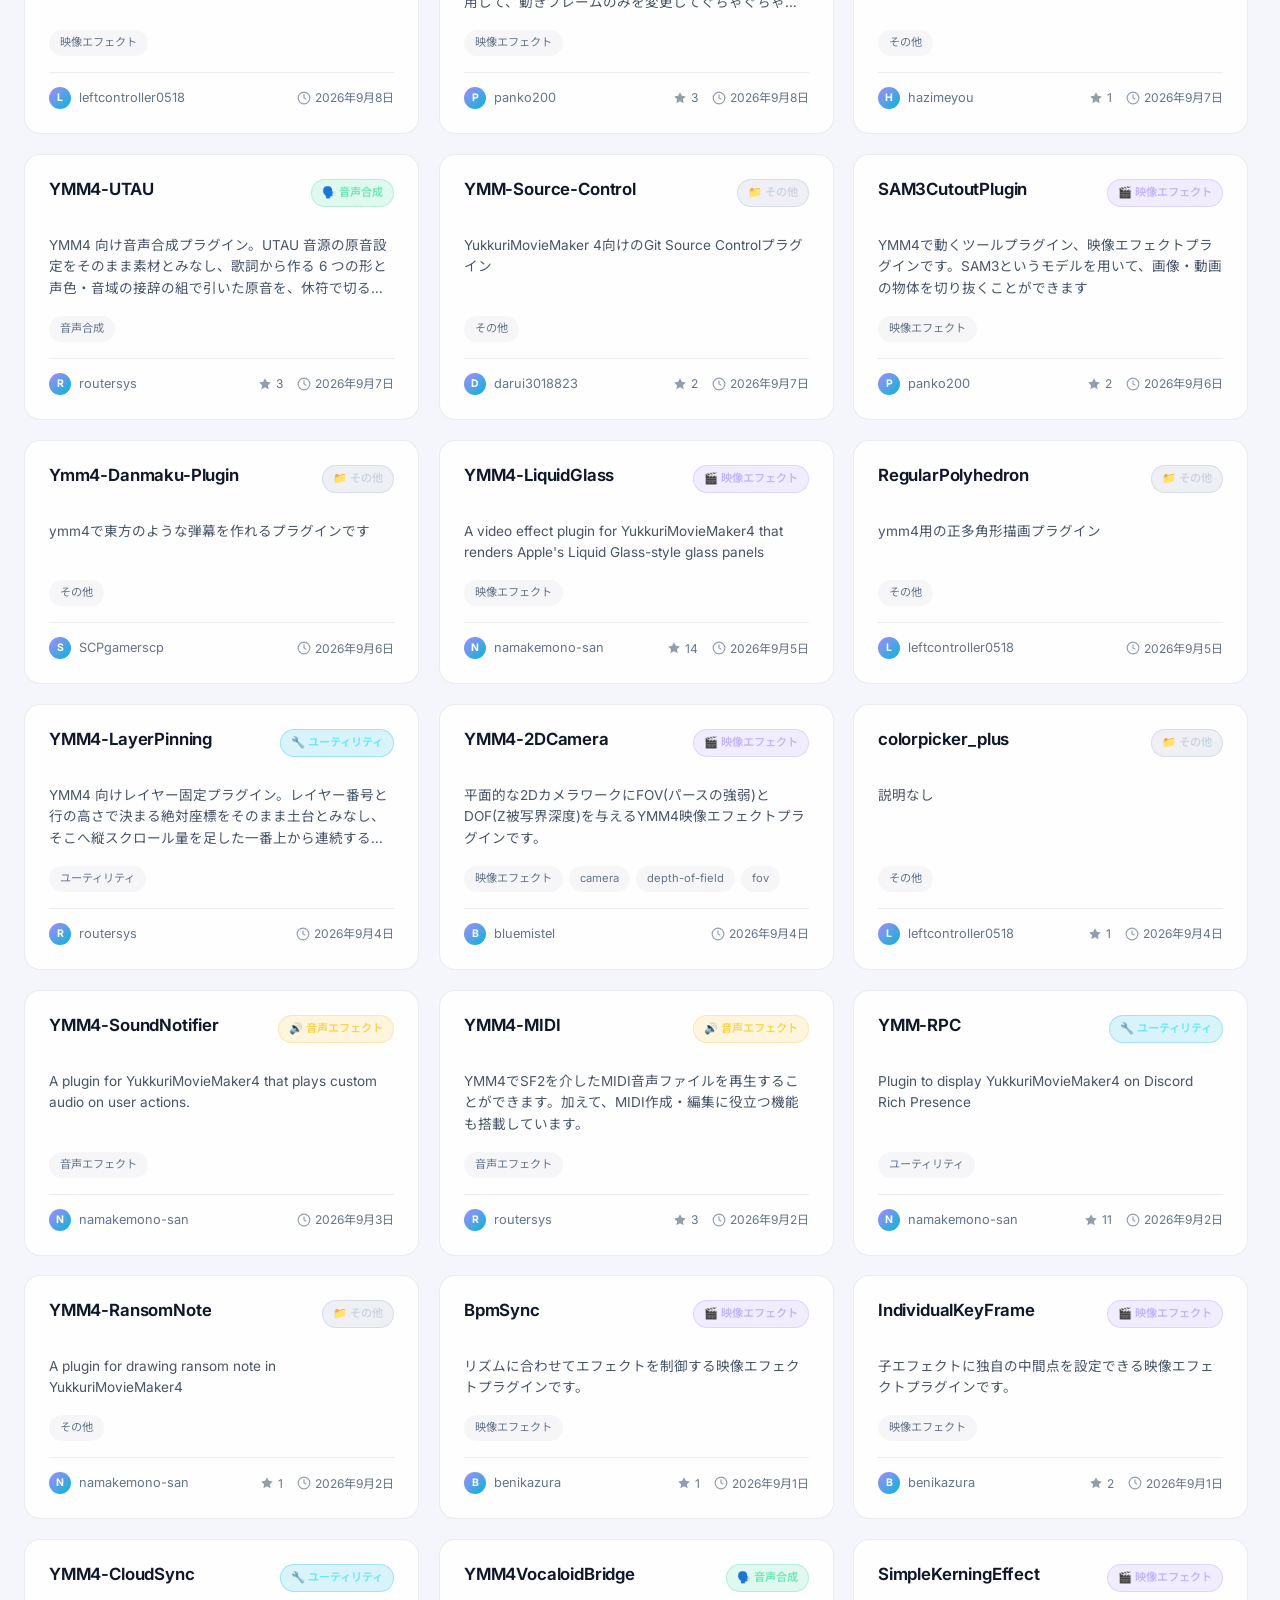
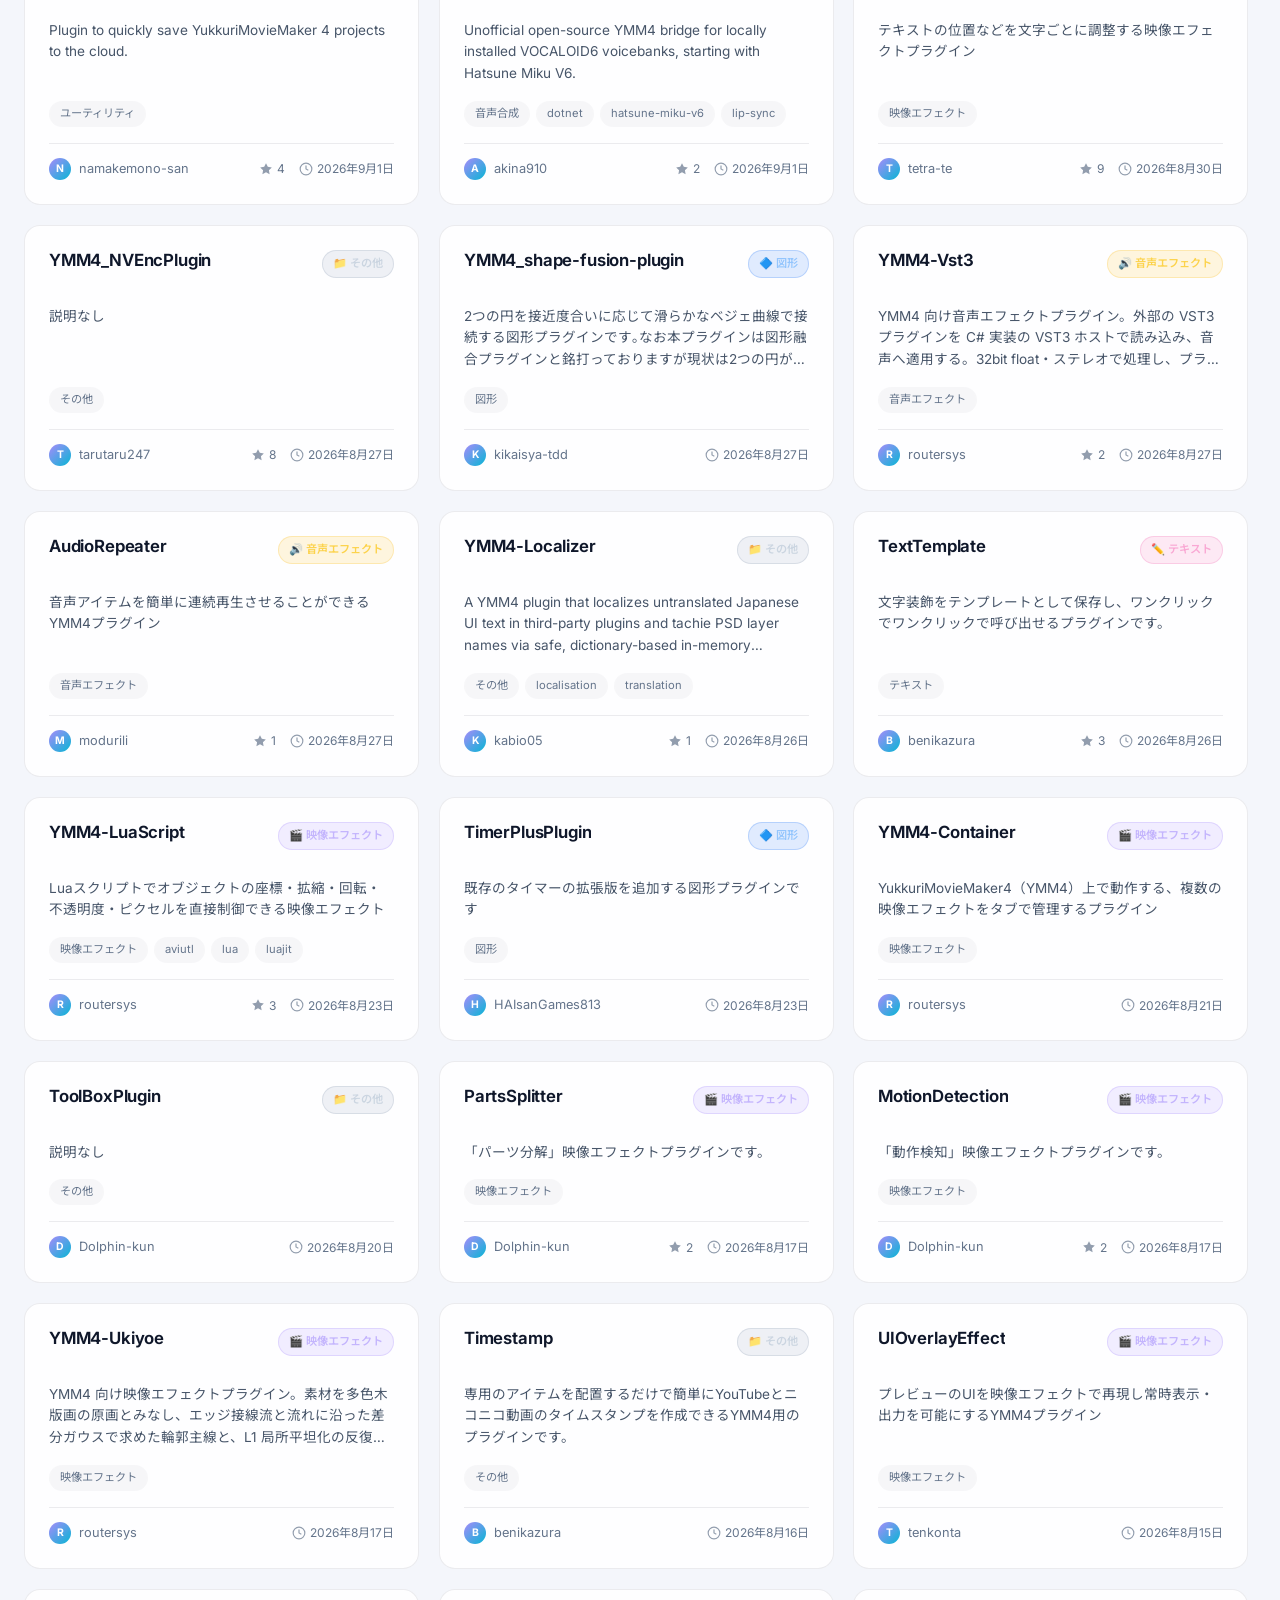
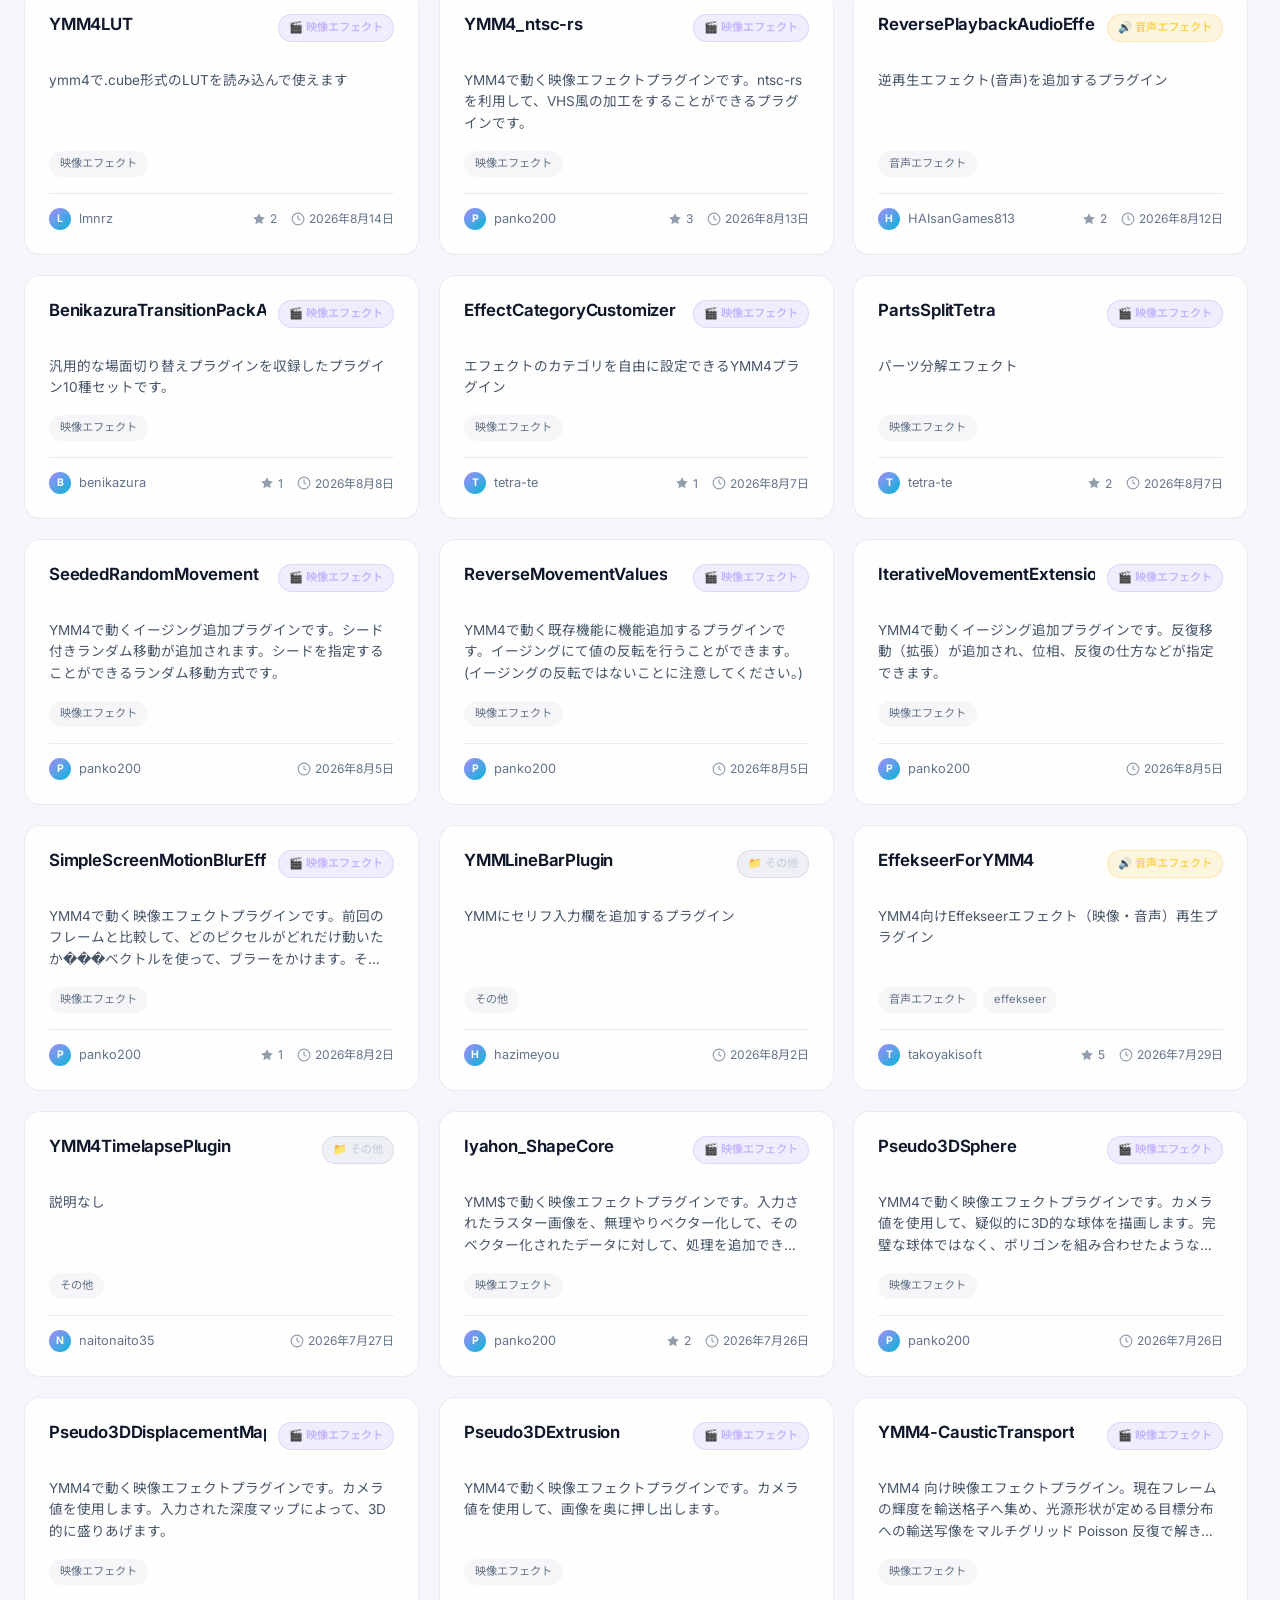
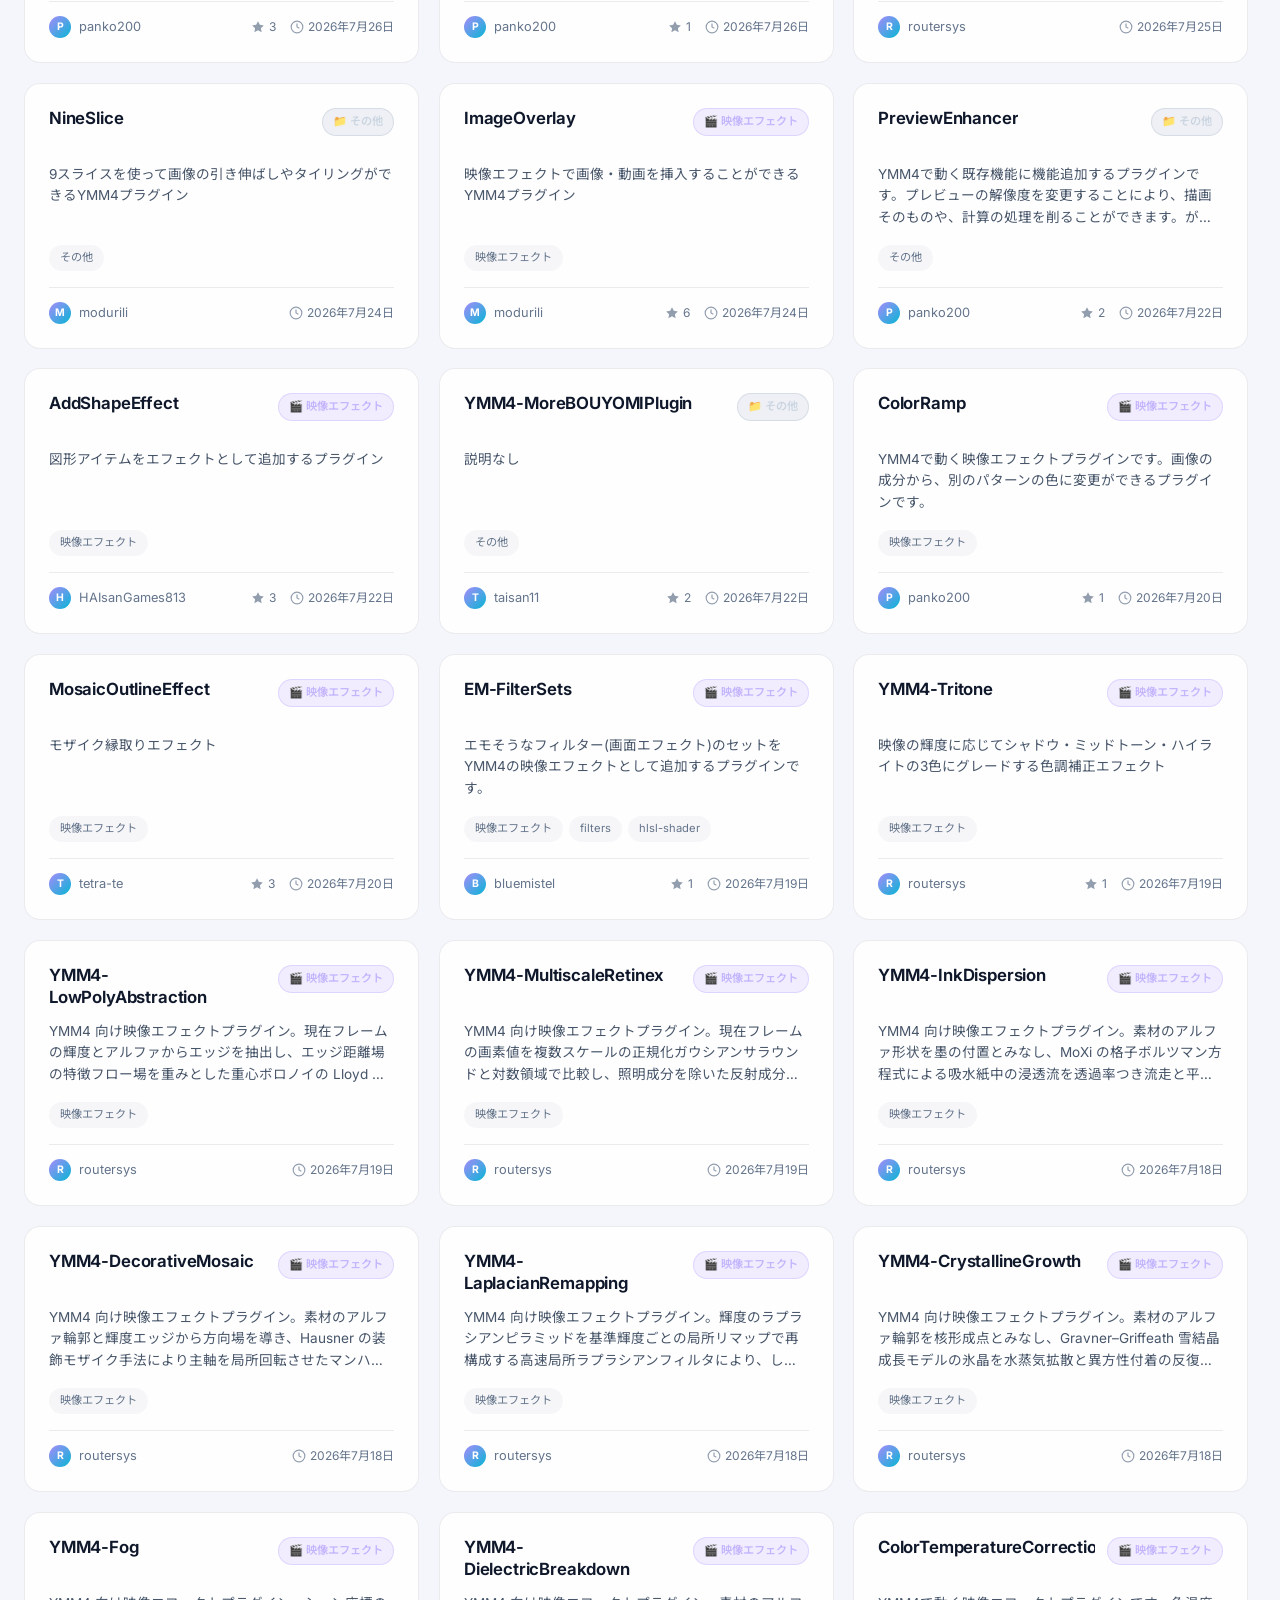
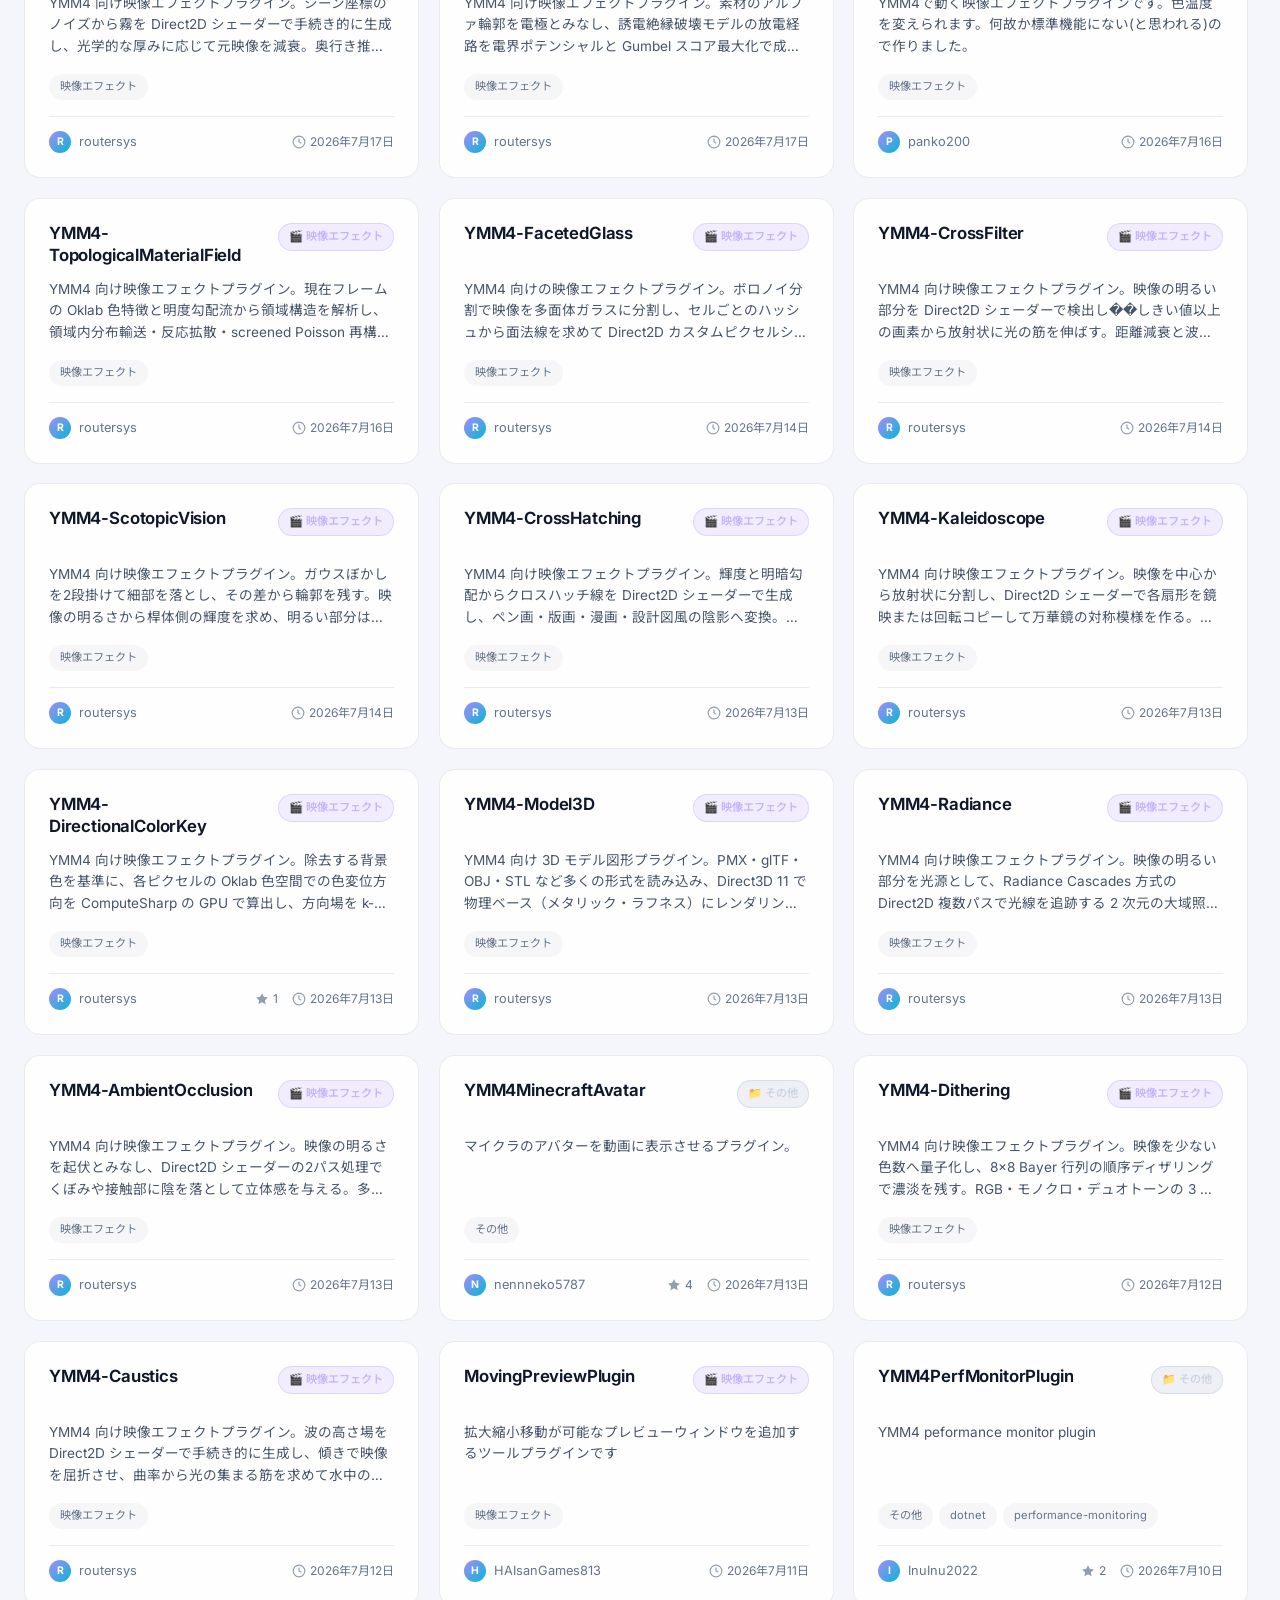
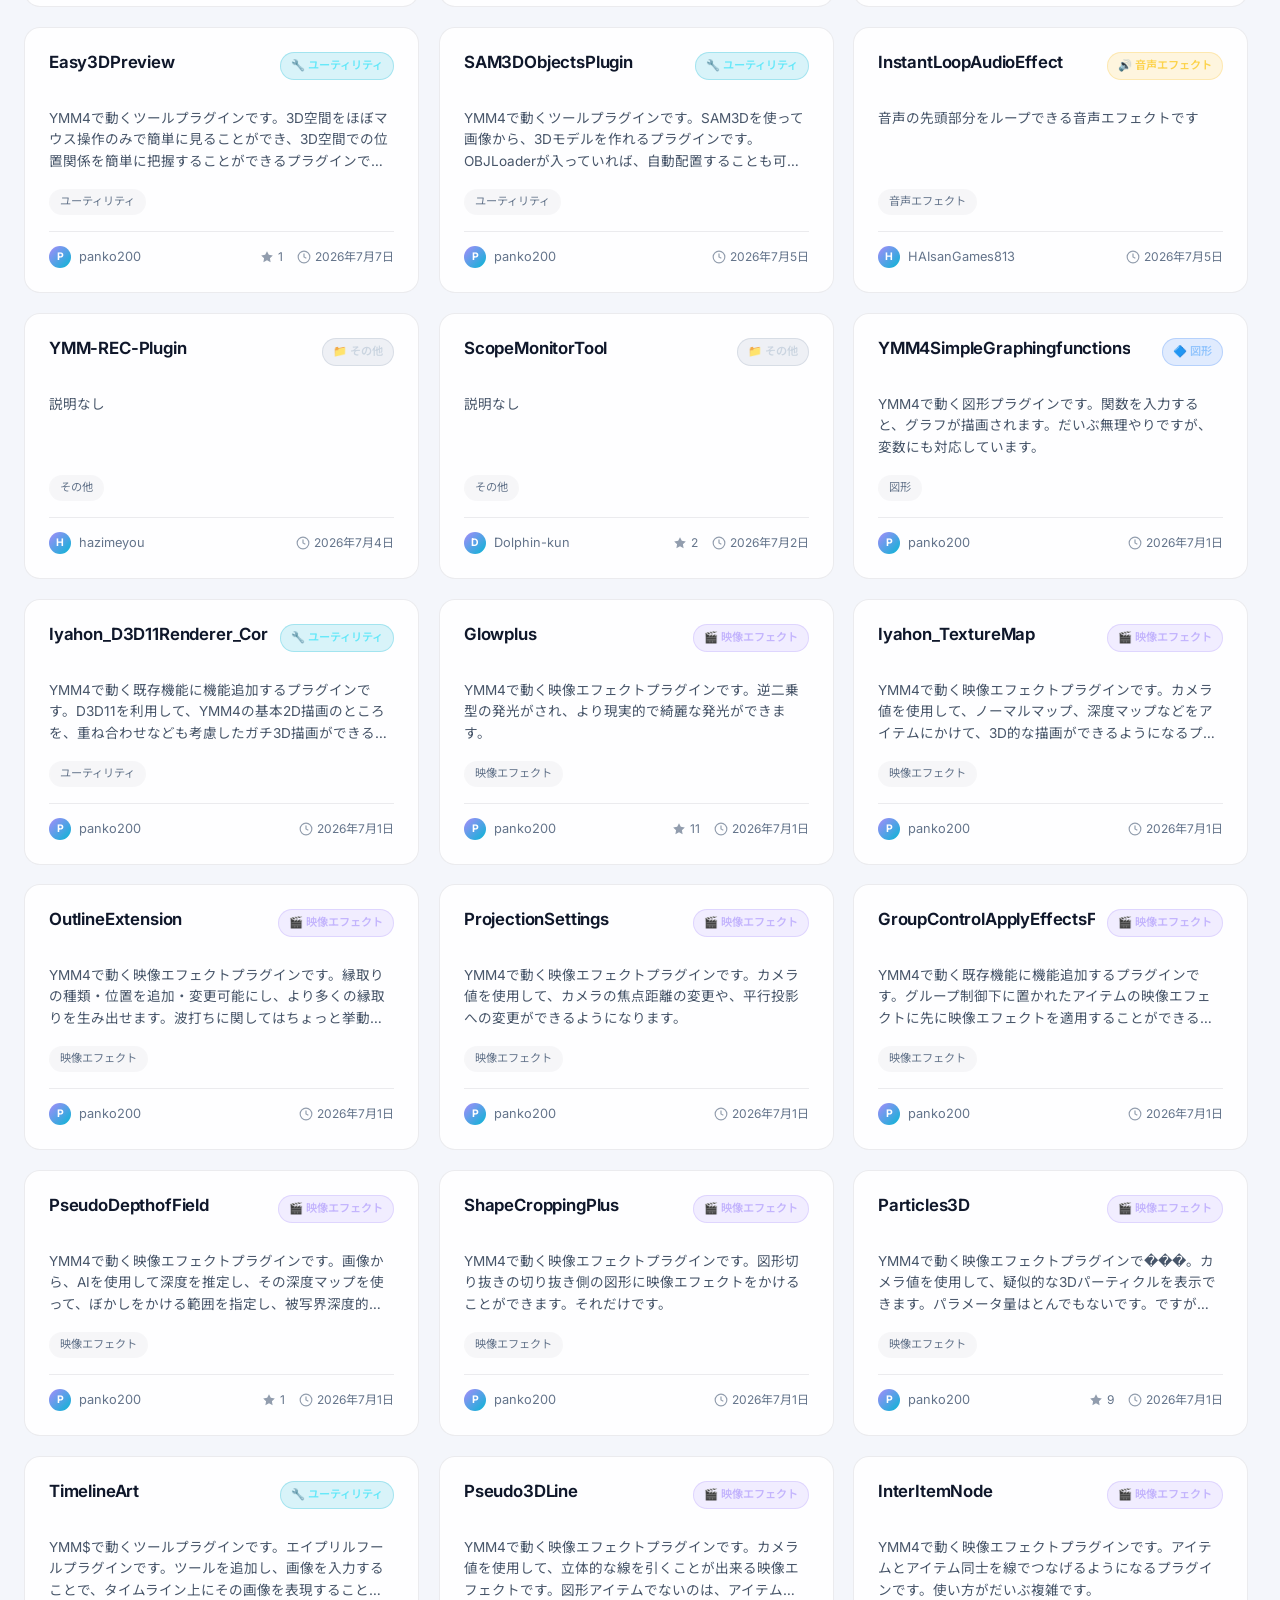
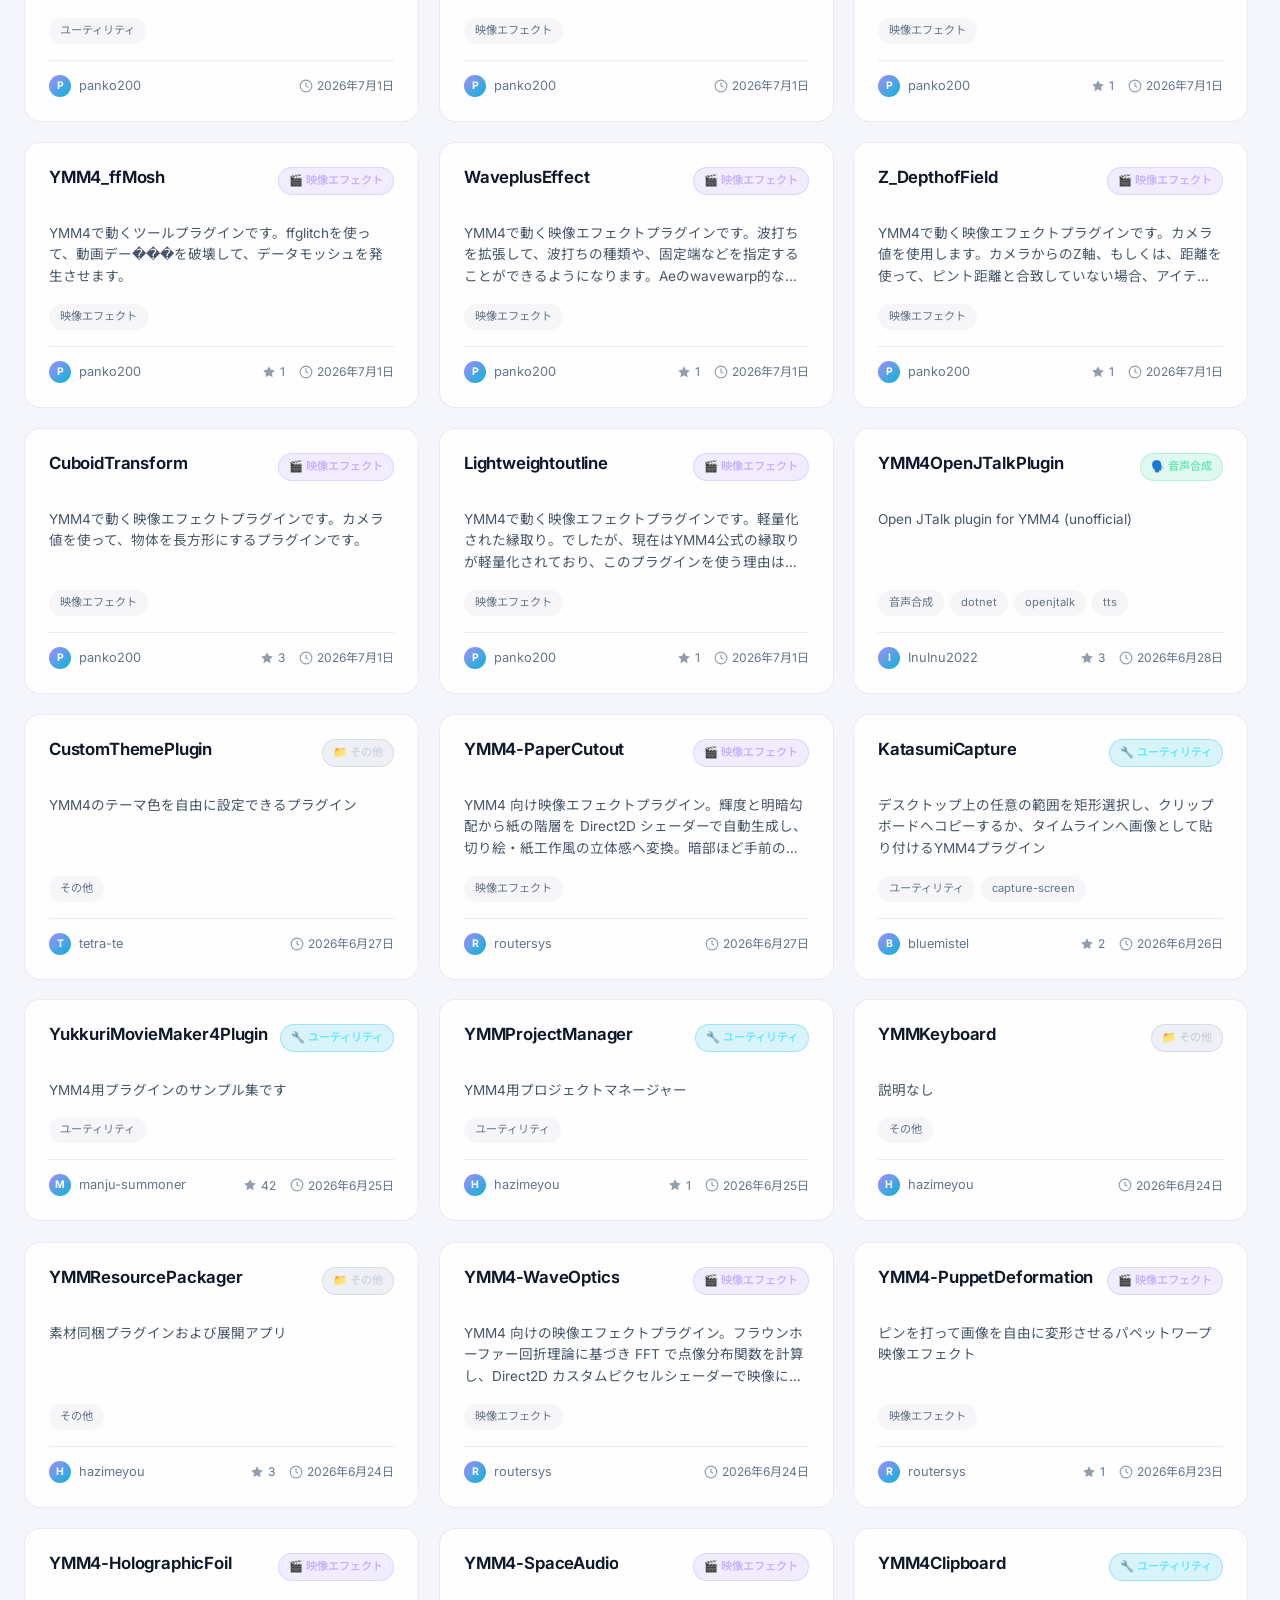
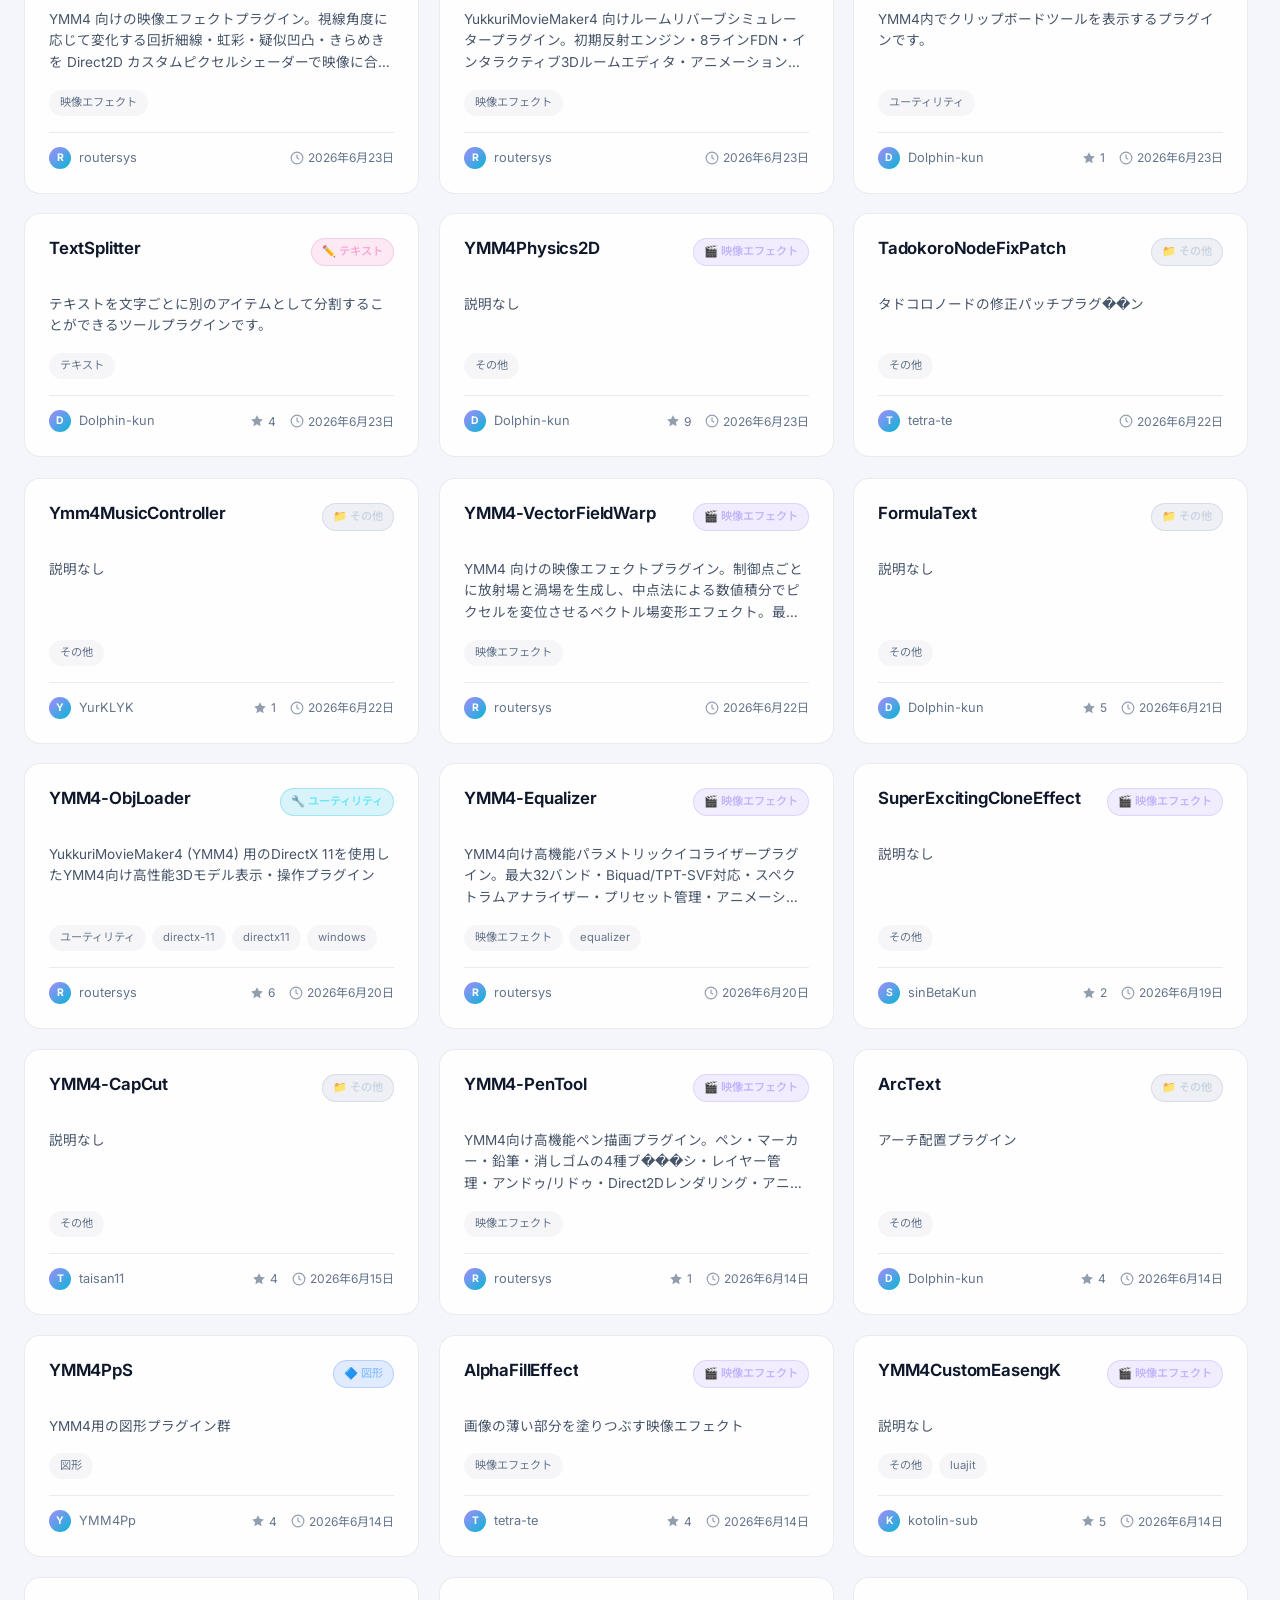
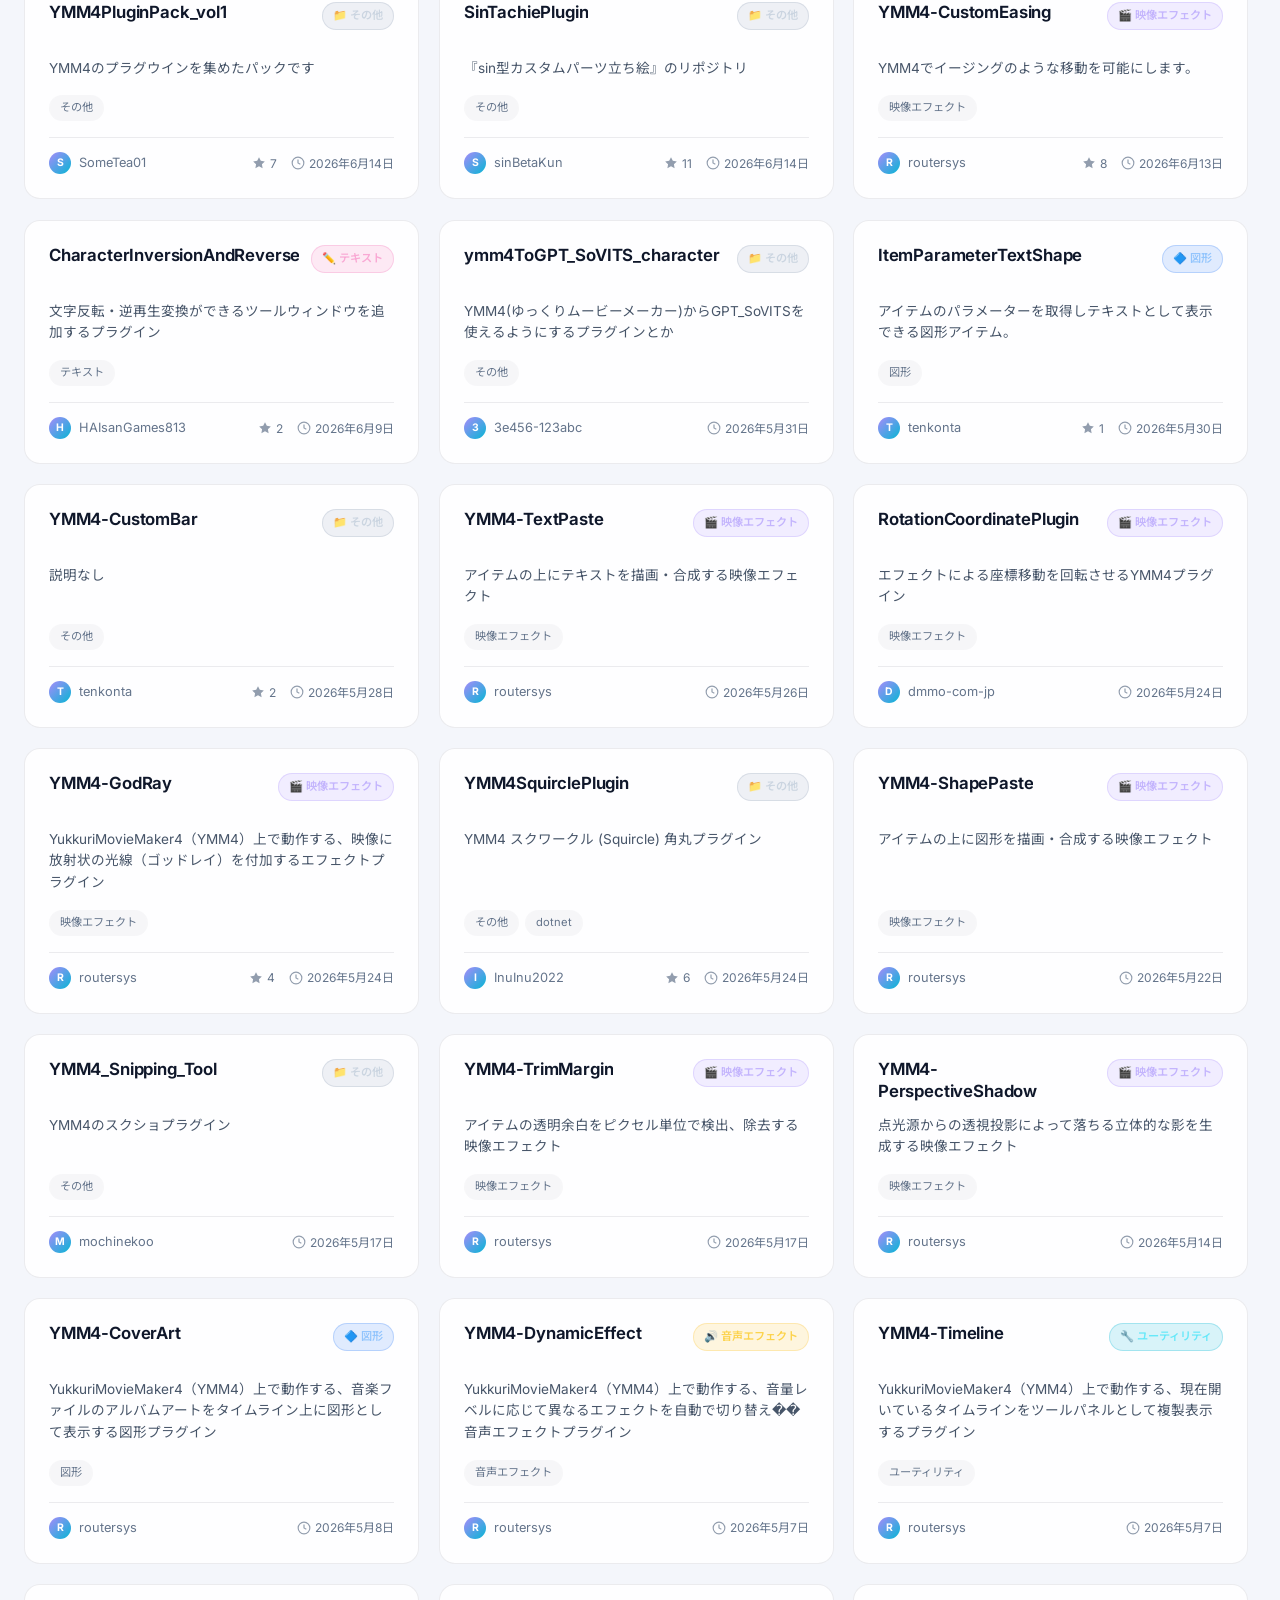
==== commit a6364599: "Add files via upload" ====
--- a/index.html
+++ b/index.html
@@ -77,10 +77,10 @@
             <span class="stat-label">開発者</span>
           </div>
         </div>
-        <a href="#stats-section" class="header-about-btn" id="header-stats-btn">
+        <button type="button" class="header-about-btn" id="header-stats-btn">
           <svg viewBox="0 0 24 24" fill="none" stroke="currentColor" stroke-width="2"><path d="M3 3v18h18"/><path d="M18.7 8l-5.1 5.1-2.8-2.8L7 14.1"/></svg>
           プラグイン総数推移
-        </a>
+        </button>
         <a href="about.html" class="header-about-btn" id="header-about-btn">
           <svg viewBox="0 0 24 24" fill="none" stroke="currentColor" stroke-width="2"><circle cx="12" cy="12" r="10"/><path d="M12 16v-4"/><path d="M12 8h.01"/></svg>
           このサイトについて
@@ -197,26 +197,33 @@
     </div>
   </div>
 
-  <!-- Plugin Count Trend -->
-  <section class="stats-section" id="stats-section">
-    <div class="stats-section-inner">
-      <div class="stats-header">
-        <h2 class="stats-title">
-          <svg viewBox="0 0 24 24" fill="none" stroke="currentColor" stroke-width="2"><path d="M3 3v18h18"/><path d="M18.7 8l-5.1 5.1-2.8-2.8L7 14.1"/></svg>
-          プラグイン総数の推移
-        </h2>
-        <p class="stats-subtitle">GitHubから収集したデータをもとに、YMM4プラグインの公開累計数の推移を表示しています</p>
-      </div>
-      <div class="chart-card">
-        <div class="chart-wrapper" id="chart-wrapper">
-          <!-- Chart rendered by JavaScript -->
-        </div>
-        <div class="chart-empty" id="chart-empty" style="display:none;">
-          <p>グラフを表示するのに十分なデータがありません</p>
-        </div>
-      </div>
-    </div>
-  </section>
+  <!-- Plugin Count Trend Modal -->
+  <div class="modal-overlay" id="stats-modal-overlay">
+    <div class="modal stats-modal" id="stats-modal">
+      <button class="modal-close" id="stats-modal-close" title="閉じる">
+        <svg viewBox="0 0 24 24" fill="none" stroke="currentColor" stroke-width="2">
+          <path d="M18 6 6 18M6 6l12 12"/>
+        </svg>
+      </button>
+      <div class="modal-content">
+        <div class="stats-header">
+          <h2 class="stats-title">
+            <svg viewBox="0 0 24 24" fill="none" stroke="currentColor" stroke-width="2"><path d="M3 3v18h18"/><path d="M18.7 8l-5.1 5.1-2.8-2.8L7 14.1"/></svg>
+            プラグイン総数の推移
+          </h2>
+          <p class="stats-subtitle">GitHubから収集したデータをもとに、YMM4プラグインの公開累計数の推移を表示しています</p>
+        </div>
+        <div class="chart-card">
+          <div class="chart-wrapper" id="chart-wrapper">
+            <!-- Chart rendered by JavaScript -->
+          </div>
+          <div class="chart-empty" id="chart-empty" style="display:none;">
+            <p>グラフを表示するのに十分なデータがありません</p>
+          </div>
+        </div>
+      </div>
+    </div>
+  </div>
 
   <!-- Footer -->
   <footer class="footer">
--- a/style.css
+++ b/style.css
@@ -1023,18 +1023,13 @@
   height: 18px;
 }
 
-/* ===== Plugin Count Trend Section ===== */
-.stats-section {
-  position: relative;
-  z-index: 10;
-  scroll-margin-top: 90px;
-  max-width: var(--max-width);
-  margin: 20px auto 0;
-  padding: 40px 24px;
+/* ===== Plugin Count Trend Modal ===== */
+.stats-modal {
+  max-width: 780px;
 }
 
 .stats-header {
-  margin-bottom: 24px;
+  margin-bottom: 20px;
   text-align: center;
 }
 
@@ -1042,7 +1037,7 @@
   display: inline-flex;
   align-items: center;
   gap: 10px;
-  font-size: 1.5rem;
+  font-size: 1.3rem;
   font-weight: 700;
   letter-spacing: -0.02em;
   color: var(--text-primary);
@@ -1050,27 +1045,28 @@
 }
 
 .stats-title svg {
-  width: 24px;
-  height: 24px;
+  width: 22px;
+  height: 22px;
   color: var(--accent-cyan);
 }
 
 .stats-subtitle {
-  font-size: 0.85rem;
+  font-size: 0.82rem;
   color: var(--text-muted);
   max-width: 560px;
   margin: 0 auto;
 }
 
 .chart-card {
-  background: var(--bg-card);
+  position: relative;
+  background: var(--bg-glass);
   border: 1px solid var(--border-glass);
   border-radius: var(--radius-lg);
-  padding: 28px;
-  box-shadow: var(--shadow-md);
+  padding: 20px;
 }
 
 .chart-wrapper {
+  position: relative;
   width: 100%;
   overflow-x: auto;
 }
@@ -1111,38 +1107,78 @@
   stroke-linejoin: round;
 }
 
+.chart-hit-area {
+  fill: transparent;
+  cursor: crosshair;
+}
+
 .chart-point {
   fill: var(--bg-card);
   stroke: var(--accent-purple);
   stroke-width: 2;
-  cursor: pointer;
-  transition: r var(--transition-fast);
-}
-
-.chart-point:hover {
+  pointer-events: none;
+  transition: r var(--transition-fast), fill var(--transition-fast);
+}
+
+.chart-point.is-active {
   r: 6;
   fill: var(--accent-purple);
 }
 
-.chart-point-tooltip {
+.chart-hover-line {
+  stroke: var(--accent-purple);
+  stroke-width: 1;
+  stroke-dasharray: 3 3;
+  opacity: 0;
   pointer-events: none;
-}
-
-.chart-tooltip-bg {
-  fill: var(--bg-secondary);
-  stroke: var(--border-glass-hover);
-  stroke-width: 1;
-}
-
-.chart-tooltip-text {
-  fill: var(--text-primary);
-  font-family: var(--font-sans);
-  font-weight: 600;
-}
-
-.chart-tooltip-subtext {
-  fill: var(--text-muted);
-  font-family: var(--font-sans);
+  transition: opacity var(--transition-fast);
+}
+
+.chart-hover-line.is-visible {
+  opacity: 0.6;
+}
+
+/* カーソル追従のカスタムツールチップ（日付とプラグイン数を表示） */
+.chart-tooltip {
+  position: absolute;
+  top: 0;
+  left: 0;
+  z-index: 20;
+  padding: 8px 12px;
+  background: var(--bg-secondary);
+  border: 1px solid var(--border-glass-hover);
+  border-radius: var(--radius-sm);
+  box-shadow: var(--shadow-md);
+  font-size: 0.78rem;
+  white-space: nowrap;
+  pointer-events: none;
+  opacity: 0;
+  visibility: hidden;
+  transform: translate(-50%, -100%);
+  transition: opacity var(--transition-fast);
+}
+
+.chart-tooltip.is-visible {
+  opacity: 1;
+  visibility: visible;
+}
+
+.chart-tooltip-date {
+  color: var(--text-muted);
+  font-weight: 500;
+  margin-bottom: 2px;
+}
+
+.chart-tooltip-value {
+  color: var(--text-primary);
+  font-weight: 700;
+}
+
+.chart-tooltip-value span {
+  background: var(--accent-gradient);
+  -webkit-background-clip: text;
+  -webkit-text-fill-color: transparent;
+  background-clip: text;
 }
 
 .chart-empty {
@@ -1153,16 +1189,12 @@
 }
 
 @media (max-width: 768px) {
-  .stats-section {
-    padding: 28px 16px;
+  .chart-card {
+    padding: 14px 10px;
   }
 
-  .chart-card {
-    padding: 18px 12px;
-  }
-
   .stats-title {
-    font-size: 1.2rem;
+    font-size: 1.1rem;
   }
 }
 
